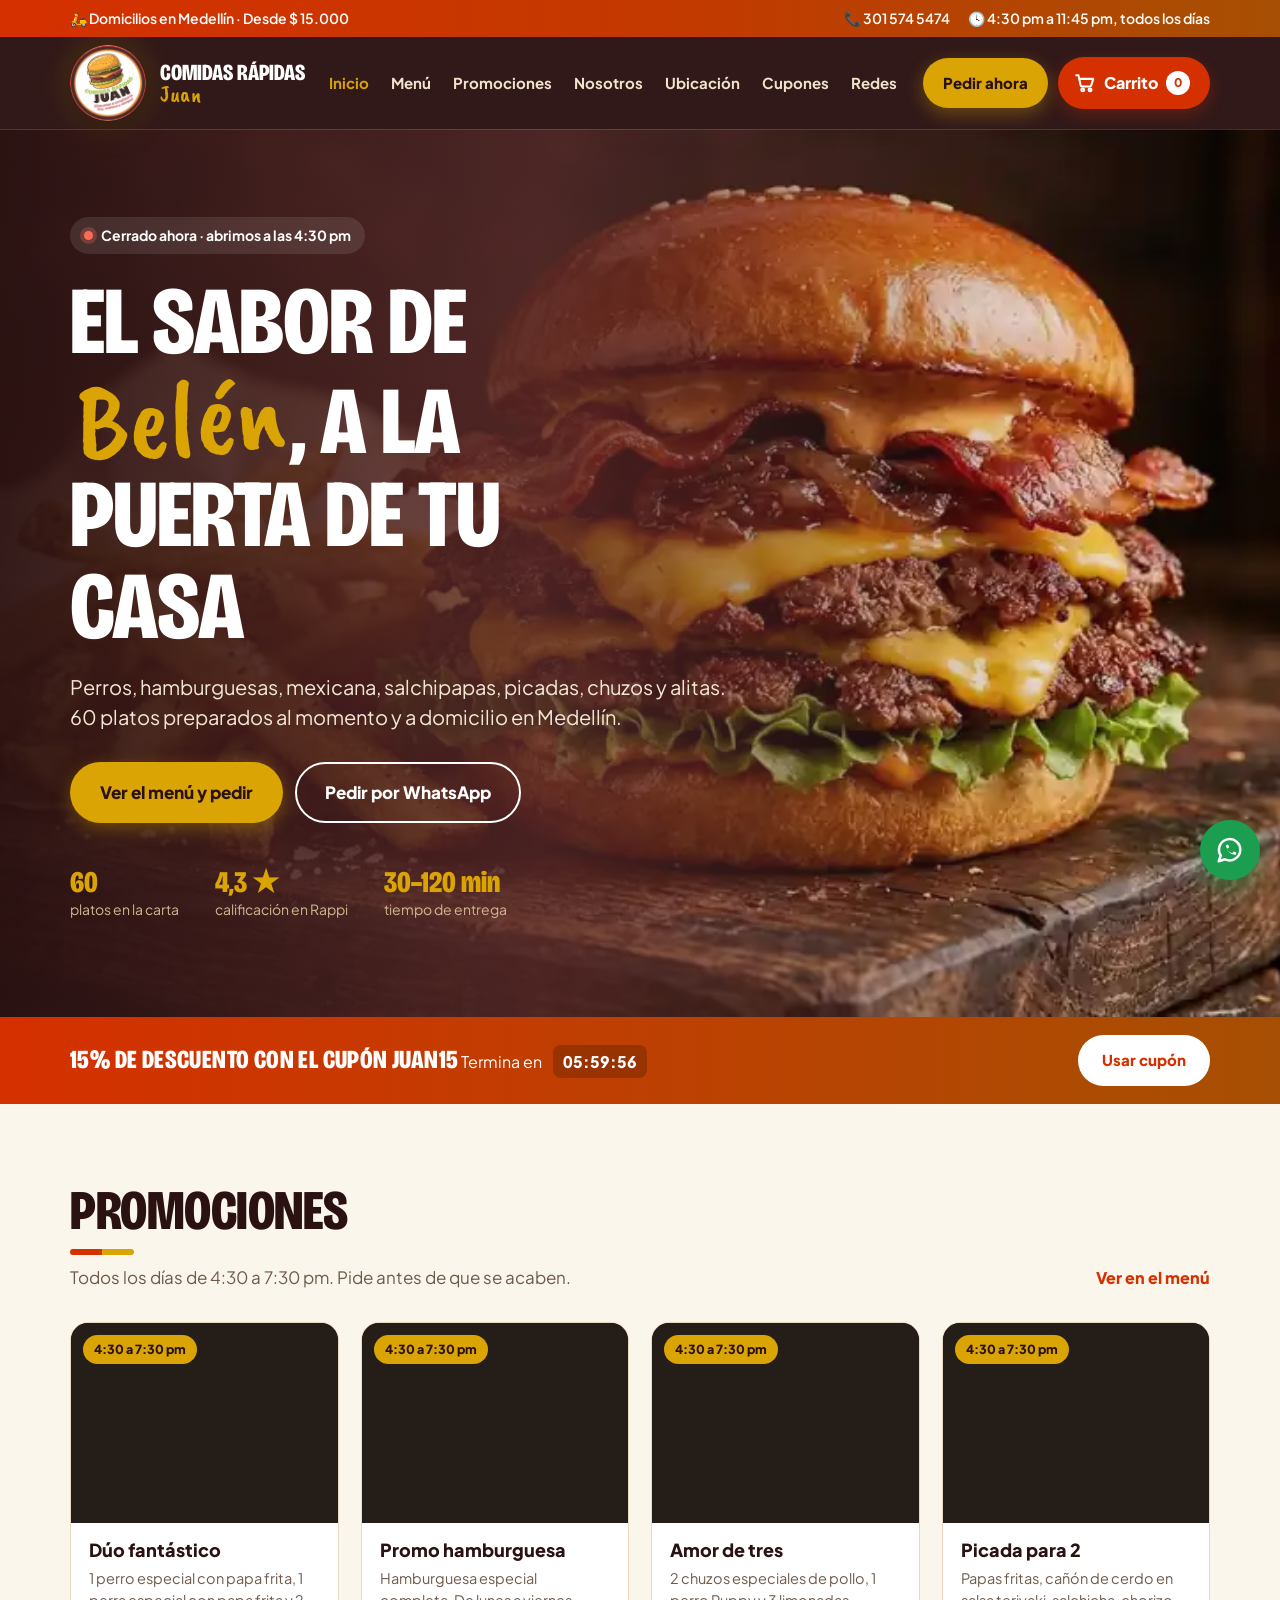
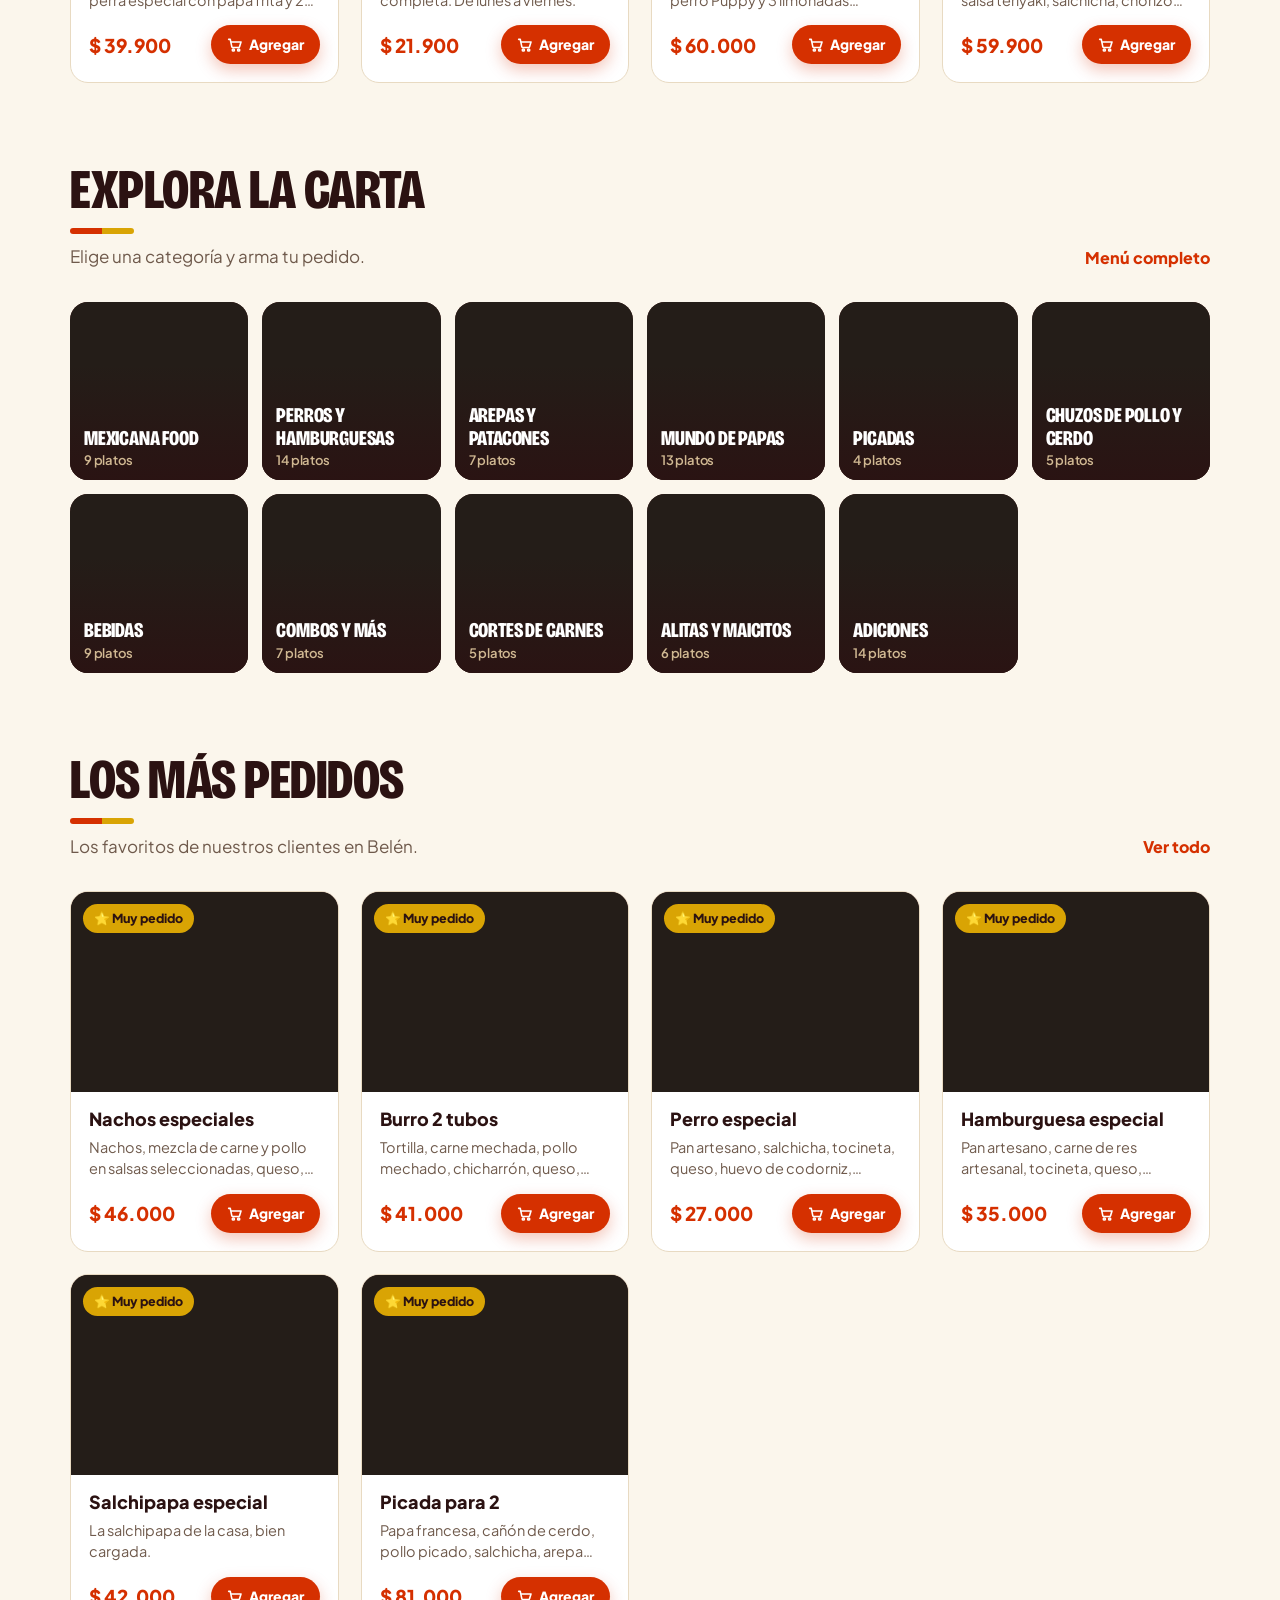
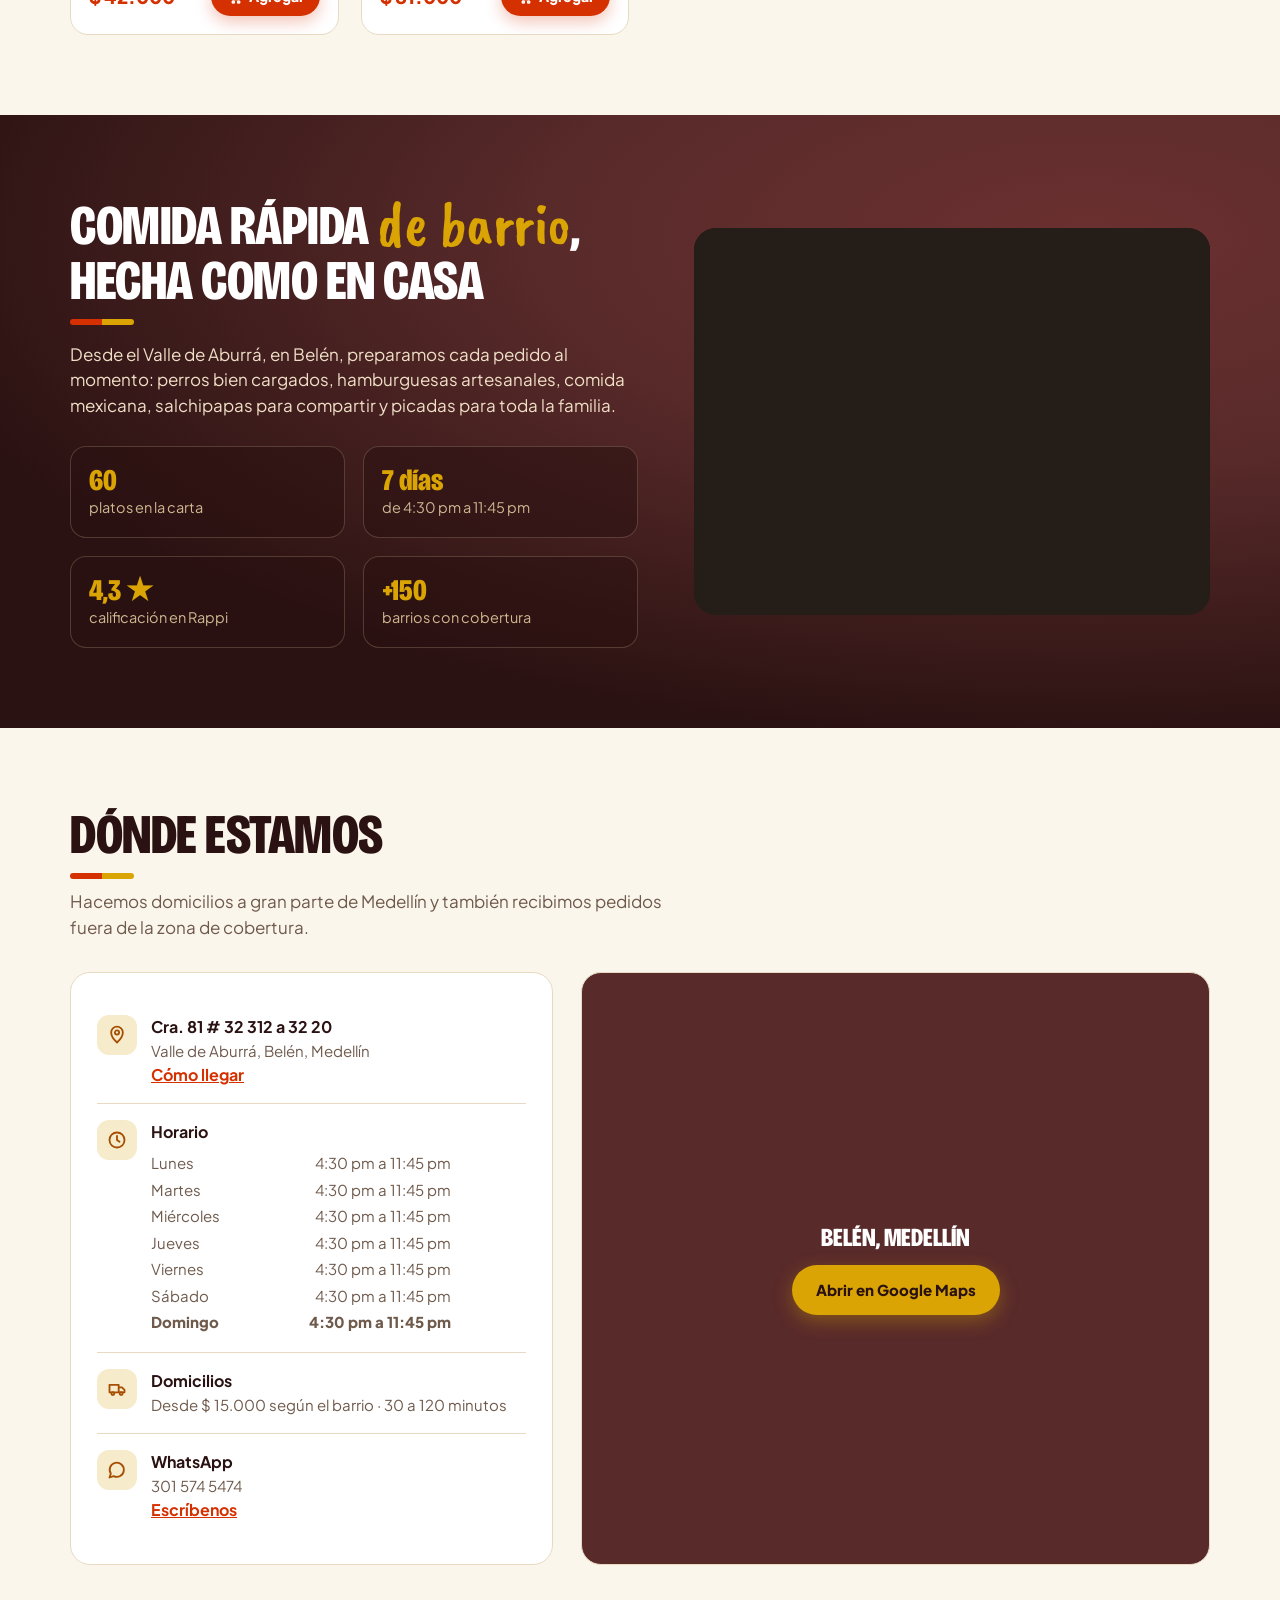
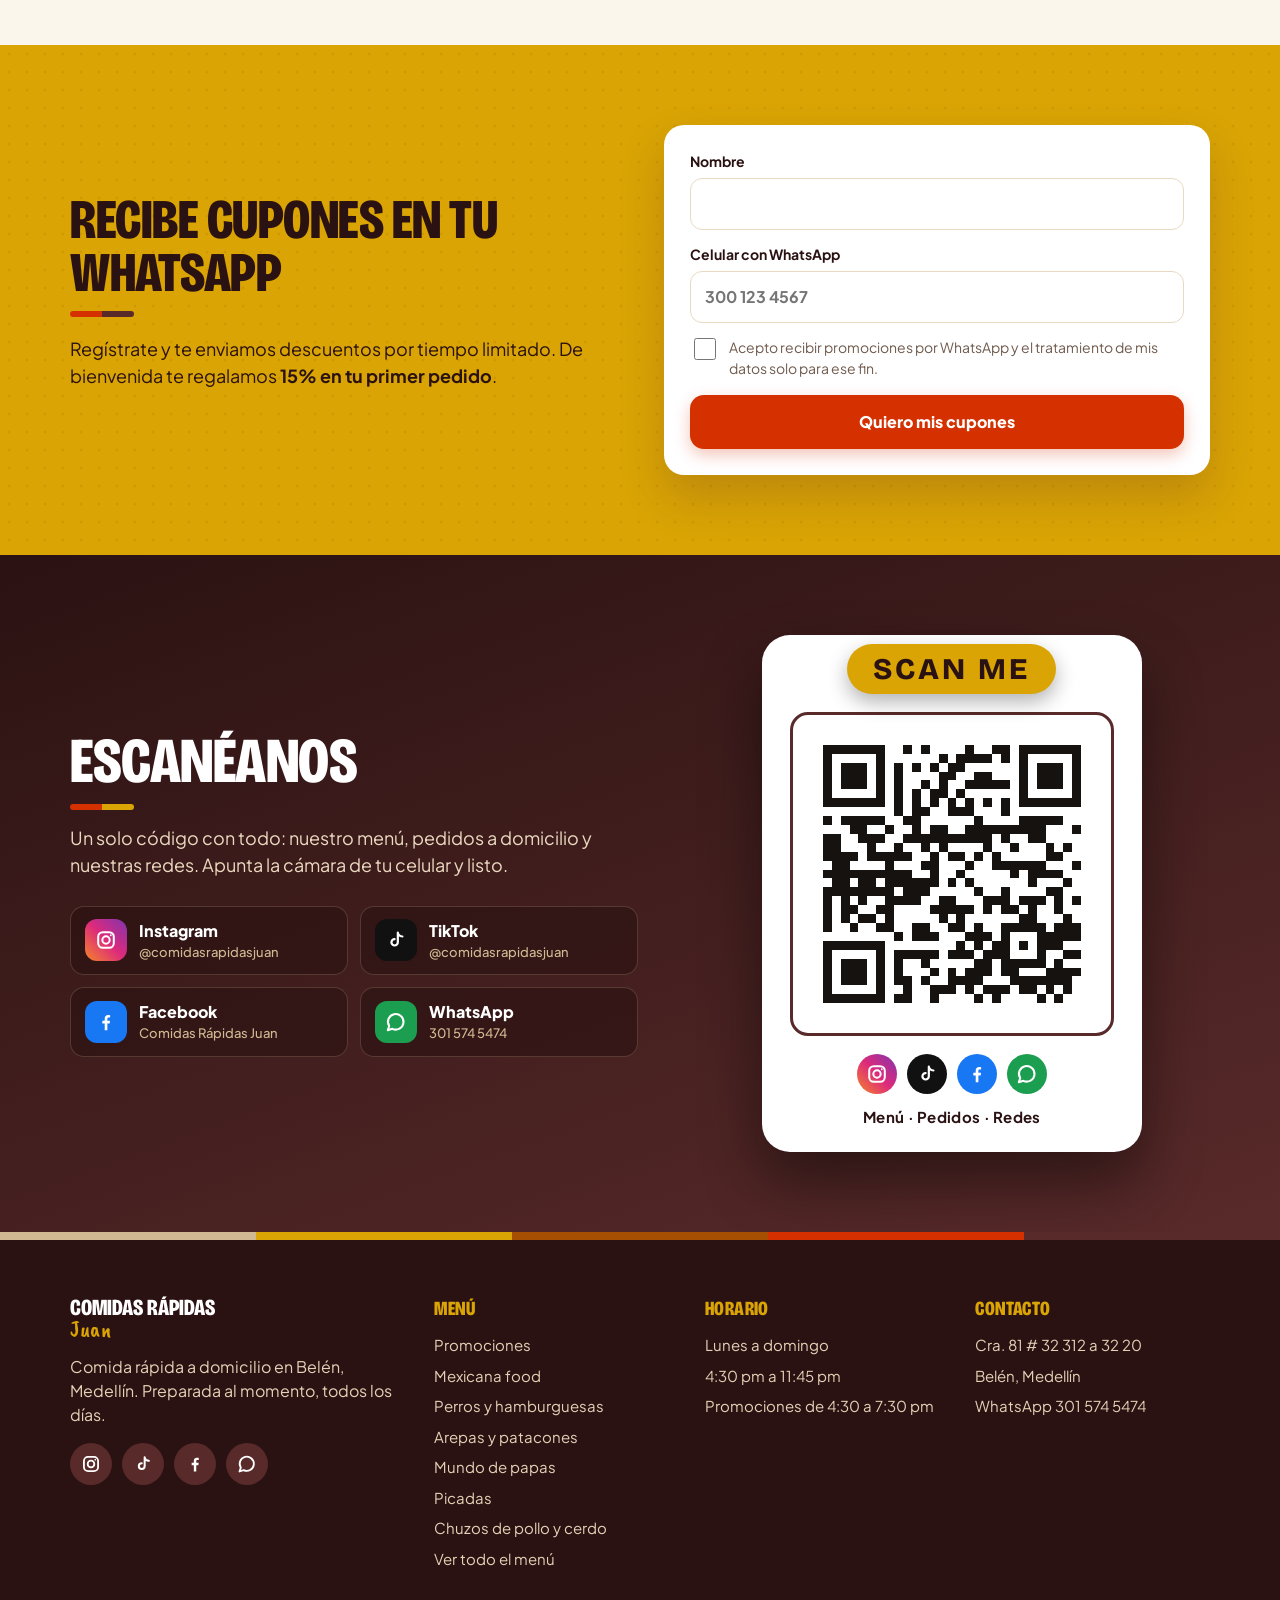
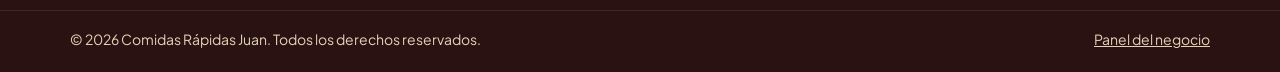
==== index.html @ 641dcfbf "Dirección: "Valle de Aburrá" en toda la página" ====
<!doctype html>
<html lang="es-CO">
<head>
<meta charset="utf-8">
<meta name="viewport" content="width=device-width, initial-scale=1">
<meta name="robots" content="noindex">
<meta name="description" content="Comidas Rápidas Juan: perros, hamburguesas, comida mexicana, salchipapas, picadas, chuzos y alitas a domicilio en Belén, Medellín.">
<meta name="theme-color" content="#2B1212">
<link rel="icon" type="image/webp" href="/favicon.webp">
<title>Comidas Rápidas Juan | Domicilios en Belén, Medellín</title>
<link rel="preconnect" href="https://fonts.googleapis.com">
<link rel="preconnect" href="https://fonts.gstatic.com" crossorigin>
<link href="https://fonts.googleapis.com/css2?family=Bricolage+Grotesque:opsz,wdth,wght@12..96,75..100,700..800&family=Caveat+Brush&family=Plus+Jakarta+Sans:wght@400;500;600;700;800&display=swap" rel="stylesheet">
<style>
:root{
color-scheme: light;
--carbon:#16120F; --carbon-2:#241D18; --carbon-3:#352B24;
--mostaza:#FFC21A; --mostaza-claro:#FFF4D1;
--salsa:#E0341B; --salsa-osc:#B9260F;
--verde:#1C9E50;
--fondo:#FBF8F4; --blanco:#FFFFFF; --linea:#E8E2DA;
--texto:#1D1915; --suave:#6B635B;
--display:'Anton','Impact','Arial Narrow Bold',sans-serif;
--body:'Figtree',system-ui,-apple-system,'Segoe UI',sans-serif;
--max:1180px;
}
*{box-sizing:border-box}
html{-webkit-text-size-adjust:100%;scroll-behavior:smooth;scroll-padding-top:80px}
body{margin:0;background:var(--fondo);color:var(--texto);font:400 16px/1.5 var(--body)}
button,input,textarea{font:inherit;color:inherit}
button{cursor:pointer}
a{color:inherit}
img{display:block;max-width:100%}
:focus-visible{outline:3px solid var(--mostaza);outline-offset:2px}
[hidden]{display:none!important}
.container{max-width:var(--max);margin:0 auto;padding:0 20px}
.h-display{font-family:var(--display);font-weight:400;text-transform:uppercase;letter-spacing:.5px;line-height:1}
.topbar{background:var(--salsa);color:#fff;font-size:14px;font-weight:600}
.topbar .container{display:flex;justify-content:space-between;align-items:center;gap:12px;padding-top:8px;padding-bottom:8px}
.topbar a{text-decoration:none}
.topbar .tb-right{display:flex;gap:18px}
@media (max-width:720px){.topbar .tb-right{display:none}.topbar .container{justify-content:center;text-align:center}}
.nav{position:sticky;top:0;z-index:40;background:rgba(22,18,15,.97);color:#fff;backdrop-filter:blur(8px)}
.nav .container{display:flex;align-items:center;gap:24px;height:72px}
.brand{display:flex;align-items:center;gap:12px;text-decoration:none;flex:none}
.brand-logo{width:46px;height:46px;border-radius:50%;object-fit:cover;border:2px solid var(--mostaza);background:#fff}
.brand-fb{width:46px;height:46px;border-radius:50%;border:2px solid var(--mostaza);background:var(--salsa);display:none;place-items:center;font:400 20px var(--display)}
.brand-name{font:400 22px/1 var(--display);text-transform:uppercase;letter-spacing:.4px}
.brand-name span{display:block;color:var(--mostaza);font-size:15px;letter-spacing:1px}
.nav-links{display:flex;gap:4px;margin:0 auto;list-style:none;padding:0}
.nav-links a{display:block;padding:10px 14px;border-radius:8px;text-decoration:none;font-weight:700;font-size:15px;color:#EDE6DE}
.nav-links a:hover,.nav-links a[aria-current="page"]{color:var(--mostaza)}
.nav-actions{display:flex;align-items:center;gap:10px;margin-left:auto}
.btn{display:inline-flex;align-items:center;justify-content:center;gap:8px;padding:12px 22px;border-radius:999px;border:2px solid transparent;font-weight:800;font-size:15px;text-decoration:none;white-space:nowrap}
.btn-primary{background:var(--mostaza);color:var(--carbon)}
.btn-primary:hover{background:#FFD24F}
.btn-red{background:var(--salsa);color:#fff}
.btn-red:hover{background:var(--salsa-osc)}
.btn-green{background:var(--verde);color:#fff}
.btn-outline{border-color:currentColor;background:transparent}
.btn-dark{background:var(--carbon);color:#fff}
.cartbtn{position:relative;width:46px;height:46px;border-radius:50%;border:0;background:rgba(255,255,255,.1);color:#fff;display:grid;place-items:center}
.cartbtn .cnt{position:absolute;top:-4px;right:-4px;min-width:22px;height:22px;padding:0 6px;border-radius:999px;background:var(--salsa);color:#fff;font-size:12px;font-weight:800;display:grid;place-items:center;border:2px solid var(--carbon)}
.burger{display:none;width:46px;height:46px;border-radius:10px;border:0;background:rgba(255,255,255,.1);color:#fff;place-items:center}
.mobile-menu{display:none}
@media (max-width:960px){
.nav-links,.nav-actions .btn{display:none}
.burger{display:grid}
.nav .container{gap:12px}
.mobile-menu{display:block;background:var(--carbon);border-top:1px solid #2E2620;padding:8px 20px 18px}
.mobile-menu a{display:block;padding:13px 4px;border-bottom:1px solid #2E2620;color:#fff;text-decoration:none;font-weight:700;font-size:17px}
.mobile-menu .btn{display:flex;margin-top:14px;border-bottom:0}
}
@media (max-width:420px){.brand-name{font-size:18px}.brand-name span{font-size:13px}}
.hero{position:relative;color:#fff;background:var(--carbon);overflow:hidden}
.hero-img{position:absolute;inset:0;width:100%;height:100%;object-fit:cover;opacity:.5}
.hero::after{content:"";position:absolute;inset:0;background:linear-gradient(90deg,rgba(22,18,15,.95) 0%,rgba(22,18,15,.75) 45%,rgba(22,18,15,.25) 100%)}
.hero .container{position:relative;z-index:1;padding-top:88px;padding-bottom:96px}
@media (max-width:720px){.hero .container{padding-top:40px;padding-bottom:56px}}
.eyebrow-status{display:inline-flex;align-items:center;gap:8px;padding:8px 14px;border-radius:999px;background:rgba(255,255,255,.1);font-weight:700;font-size:14px}
.dot{flex:none;width:9px;height:9px;border-radius:50%;background:#3DDC84;box-shadow:0 0 0 4px rgba(61,220,132,.25)}
.closed .dot{background:#FF6B57;box-shadow:0 0 0 4px rgba(255,107,87,.25)}
.hero h1{margin:22px 0 0;font-size:clamp(46px,7.6vw,96px);max-width:12ch}
.hero h1 em{font-style:normal;color:var(--mostaza)}
.hero p.lead{margin:20px 0 0;font-size:clamp(17px,1.6vw,20px);max-width:44ch;color:#EFE8E0}
.from{margin:18px 0 0;display:inline-block;padding:10px 14px;border-radius:12px;background:var(--mostaza);color:var(--carbon);font-weight:800;font-size:15px}
.hero-ctas{display:flex;flex-wrap:wrap;gap:12px;margin-top:30px}
.hero-ctas .btn{padding:16px 28px;font-size:17px}
.hero-stats{display:flex;flex-wrap:wrap;gap:12px 36px;margin-top:44px}
.hero-stats div b{display:block;font:400 30px/1 var(--display);color:var(--mostaza)}
.hero-stats div span{font-size:14px;color:#D8CFC6}
section.block{padding:80px 0}
@media (max-width:720px){section.block{padding:56px 0}}
.sec-head{display:flex;align-items:flex-end;justify-content:space-between;gap:16px;margin-bottom:32px;flex-wrap:wrap}
.sec-head h2{margin:0;font-size:clamp(36px,4.6vw,56px)}
.sec-head p{margin:10px 0 0;color:var(--suave);font-size:17px;max-width:52ch}
.link-more{font-weight:800;color:var(--salsa);text-decoration:none;font-size:16px}
.coupon-band{background:var(--salsa);color:#fff}
.coupon-band .container{display:flex;align-items:center;justify-content:space-between;gap:16px;flex-wrap:wrap;padding-top:18px;padding-bottom:18px}
.coupon-band b{font:400 26px/1 var(--display);text-transform:uppercase;letter-spacing:.4px}
.coupon-band .timer{font-variant-numeric:tabular-nums;font-weight:800;background:rgba(0,0,0,.2);padding:6px 10px;border-radius:8px;margin-left:8px}
.coupon-band .btn{background:#fff;color:var(--salsa)}
.coupon-band .btn:disabled{opacity:.85;cursor:default}
.grid{display:grid;gap:22px;grid-template-columns:repeat(auto-fill,minmax(250px,1fr))}
@media (max-width:560px){.grid{grid-template-columns:repeat(2,1fr);gap:12px}}
.pcard{display:flex;flex-direction:column;background:var(--blanco);border:1px solid var(--linea);border-radius:18px;overflow:hidden;text-align:left;padding:0;transition:transform .15s,box-shadow .15s}
.pcard:hover{transform:translateY(-3px);box-shadow:0 14px 30px rgba(22,18,15,.12)}
.pcard .ph{position:relative;display:block;width:100%;aspect-ratio:4/3;background:var(--carbon-2);overflow:hidden}
.pcard .ph img{width:100%;height:100%;object-fit:cover}
.badge{position:absolute;left:12px;top:12px;padding:5px 11px;border-radius:999px;background:var(--mostaza);color:var(--carbon);font-weight:800;font-size:12.5px}
.badge.live{left:auto;right:12px;background:var(--verde);color:#fff}
.badge.hot{background:#FDE3DE;color:#B0240F}
.qty-badge{position:absolute;right:12px;bottom:12px;min-width:30px;height:30px;padding:0 8px;border-radius:999px;background:var(--salsa);color:#fff;font-weight:800;display:grid;place-items:center;font-size:14px}
.pcard .bd{padding:16px 18px 18px;display:flex;flex-direction:column;flex:1}
.pcard h3{margin:0;font-size:18px;font-weight:800;line-height:1.25}
.pcard p{margin:6px 0 0;color:var(--suave);font-size:14.5px;display:-webkit-box;-webkit-line-clamp:2;-webkit-box-orient:vertical;overflow:hidden}
.pcard .foot{display:flex;align-items:center;justify-content:space-between;gap:10px;margin-top:auto;padding-top:14px}
.pcard .price{font-weight:800;font-size:19px}
.pcard .add{padding:9px 16px;border:0;border-radius:999px;background:var(--salsa);color:#fff;font-weight:800;font-size:14px;cursor:pointer}
.pcard .add:hover{background:var(--salsa-osc)}
@media (max-width:560px){
.pcard .bd{padding:12px}
.pcard h3{font-size:15px}
.pcard p{display:none}
.pcard .price{font-size:16px}
.pcard .foot{flex-direction:column;align-items:stretch;gap:8px;padding-top:8px}
.pcard .add{padding:9px 12px;font-size:14px;text-align:center}
.badge{left:8px;top:8px;padding:4px 8px;font-size:11px}
.badge.live{left:8px;right:auto;top:34px}
.qty-badge{right:8px;bottom:8px;font-size:12px;height:26px}
}
.promos{display:grid;gap:22px;grid-template-columns:repeat(4,1fr)}
@media (max-width:1060px){.promos{grid-template-columns:repeat(2,1fr)}}
@media (max-width:560px){.promos{grid-template-columns:1fr}}
.cats{display:grid;gap:14px;grid-template-columns:repeat(6,1fr)}
@media (max-width:1060px){.cats{grid-template-columns:repeat(3,1fr)}}
@media (max-width:560px){.cats{grid-template-columns:repeat(2,1fr)}}
.cat-tile{position:relative;aspect-ratio:1/1;border-radius:18px;overflow:hidden;text-decoration:none;color:#fff;background:var(--carbon-2)}
.cat-tile img{width:100%;height:100%;object-fit:cover;transition:transform .3s}
.cat-tile:hover img{transform:scale(1.05)}
.cat-tile::after{content:"";position:absolute;inset:0;background:linear-gradient(180deg,transparent 40%,rgba(0,0,0,.8))}
.cat-tile span{position:absolute;left:14px;right:14px;bottom:12px;z-index:1;font:400 19px/1.08 var(--display);text-transform:uppercase;overflow-wrap:anywhere}
.cat-tile small{display:block;font:600 13px var(--body);text-transform:none;color:#E8DFD6;margin-top:3px}
.about{background:var(--carbon);color:#fff}
.about-grid{display:grid;grid-template-columns:1.1fr 1fr;gap:56px;align-items:center}
@media (max-width:900px){.about-grid{grid-template-columns:1fr;gap:32px}}
.about h2{font-size:clamp(36px,4.6vw,56px);margin:0}
.about h2 em{font-style:normal;color:var(--mostaza)}
.about p{color:#DCD3CA;font-size:17px;max-width:54ch}
.about-img{border-radius:22px;overflow:hidden;aspect-ratio:4/3;background:var(--carbon-2)}
.about-img img{width:100%;height:100%;object-fit:cover}
.feats{display:grid;grid-template-columns:repeat(2,1fr);gap:18px;margin-top:28px}
.feat{padding:18px;border-radius:16px;background:var(--carbon-2);border:1px solid #2E2620}
.feat b{display:block;font:400 30px/1 var(--display);color:var(--mostaza)}
.feat span{color:#CFC5BB;font-size:14.5px}
.loc-grid{display:grid;grid-template-columns:1fr 1.3fr;gap:28px}
@media (max-width:900px){.loc-grid{grid-template-columns:1fr}}
.info-card{background:var(--blanco);border:1px solid var(--linea);border-radius:20px;padding:26px}
.info-row{display:grid;grid-template-columns:40px 1fr;gap:14px;padding:16px 0;border-bottom:1px solid var(--linea)}
.info-row:last-child{border-bottom:0}
.info-row .ic{width:40px;height:40px;border-radius:12px;background:var(--mostaza-claro);color:#8A5E00;display:grid;place-items:center}
.info-row b{display:block;font-size:16px}
.info-row span{color:var(--suave);font-size:15px}
.info-row a{color:var(--salsa);font-weight:700}
.hours{list-style:none;margin:6px 0 0;padding:0;font-size:15px;color:var(--suave)}
.hours li{display:flex;justify-content:space-between;max-width:300px;padding:2px 0}
.hours li.today{color:var(--texto);font-weight:800}
.map{border-radius:20px;overflow:hidden;min-height:380px;background:var(--carbon-2) center/cover;position:relative;border:1px solid var(--linea)}
.map iframe{position:absolute;inset:0;width:100%;height:100%;border:0;z-index:1}
.map-fb{position:absolute;inset:0;display:grid;place-items:center;text-align:center;color:#fff;padding:20px}
.map-fb b{display:block;font:400 26px var(--display);text-transform:uppercase;margin-bottom:12px}
.club{background:var(--mostaza)}
.club-grid{display:grid;grid-template-columns:1fr 1fr;gap:48px;align-items:center}
@media (max-width:900px){.club-grid{grid-template-columns:1fr;gap:24px}}
.club h2{margin:0;font-size:clamp(36px,4.6vw,56px)}
.club p{font-size:18px;max-width:46ch}
.club form{background:#fff;border-radius:20px;padding:26px;box-shadow:0 20px 40px rgba(22,18,15,.15)}
label.f{display:block;margin-top:14px;font-weight:700;font-size:14px}
label.f:first-child{margin-top:0}
label.f input,label.f textarea{display:block;width:100%;margin-top:6px;padding:13px 14px;border:1.5px solid var(--linea);border-radius:12px;background:#fff;font-size:16px}
label.f textarea{resize:vertical;min-height:64px}
.check{display:flex;gap:10px;align-items:flex-start;margin-top:14px;font-size:14px;color:var(--suave)}
.check input{flex:none;width:22px;height:22px;margin-top:1px;accent-color:var(--salsa)}
.okmsg{margin:12px 0 0;padding:12px;border-radius:12px;background:var(--verde);color:#fff;font-weight:700}
.okmsg:empty{display:none}
.err{margin:8px 0 0;color:#B0240F;font-weight:700;font-size:14px}
.err:empty{display:none}
.scan{background:var(--carbon);color:#fff}
.scan .sec-head h2{color:#fff}
.scan .sec-head p{color:#CFC5BB}
.scan-grid{display:grid;grid-template-columns:repeat(4,1fr);gap:22px}
@media (max-width:1000px){.scan-grid{grid-template-columns:repeat(2,1fr)}}
@media (max-width:480px){.scan-grid{grid-template-columns:1fr 1fr;gap:12px}}
.scan-card{background:#fff;color:var(--texto);border-radius:22px;overflow:hidden;text-align:center;display:flex;flex-direction:column;text-decoration:none;transition:transform .15s}
.scan-card:hover{transform:translateY(-4px)}
.scan-top{display:flex;align-items:center;justify-content:center;gap:10px;padding:14px;color:#fff;font:400 22px/1 var(--display);text-transform:uppercase;letter-spacing:.5px}
.scan-top svg{flex:none}
.scan-qr{padding:18px 22px 6px}
.qr-svg{display:block;width:100%;height:auto;max-width:220px;margin:0 auto;border-radius:8px}
.scan-me{display:inline-block;margin:10px auto 0;padding:5px 14px;border-radius:999px;background:var(--carbon);color:var(--mostaza);font:400 18px/1 var(--display);letter-spacing:1.5px}
.scan-card b{display:block;margin-top:10px;font-size:15px}
.scan-card .go{margin:12px 16px 18px;padding:11px;border-radius:12px;font-weight:800;font-size:14px;color:#fff}
@media (max-width:480px){.scan-top{font-size:17px;padding:10px}.scan-qr{padding:12px 12px 4px}.scan-me{font-size:14px}.scan-card b{font-size:12.5px}.scan-card .go{margin:10px;padding:9px;font-size:13px}}
.scan-wrap{display:grid;grid-template-columns:1.1fr 1fr;gap:56px;align-items:center}
@media (max-width:900px){.scan-wrap{grid-template-columns:1fr;gap:32px}}
.scan-h{margin:0;font-size:clamp(40px,5vw,64px);color:#fff}
.scan-p{color:#CFC5BB;font-size:18px;max-width:44ch;margin:14px 0 0}
.scan-links{display:grid;grid-template-columns:1fr 1fr;gap:12px;margin-top:28px}
@media (max-width:480px){.scan-links{grid-template-columns:1fr}}
.scan-link{display:flex;align-items:center;gap:12px;padding:12px 14px;border-radius:14px;background:#241D18;border:1px solid #3A302A;color:#fff;text-decoration:none;font-weight:800}
.scan-link:hover{background:#2E2620}
.scan-link i{width:42px;height:42px;border-radius:12px;display:grid;place-items:center;color:#fff;flex:none}
.scan-link small{display:block;font-weight:500;color:#BDB3A9;font-size:13px}
.scan-one{justify-self:center;width:min(100%,380px);background:#fff;color:var(--texto);border-radius:28px;padding:26px 28px 24px;text-align:center;box-shadow:0 30px 60px rgba(0,0,0,.45);position:relative}
.scan-badge{display:inline-block;padding:10px 26px;border-radius:999px;background:var(--mostaza);color:var(--carbon);font:400 30px/1 var(--display);letter-spacing:3px;margin-top:-52px;box-shadow:0 8px 20px rgba(0,0,0,.3)}
.scan-qr1{margin-top:18px;padding:12px;border:3px solid var(--carbon);border-radius:18px}
.scan-qr1 .qr-svg{width:100%;max-width:none;border-radius:6px}
.scan-icons{display:flex;justify-content:center;gap:10px;margin-top:18px}
.scan-icons span{width:40px;height:40px;border-radius:50%;display:grid;place-items:center;color:#fff}
.scan-one b{display:block;margin-top:12px;font-size:15px;letter-spacing:.3px}
.cartbtn.big{width:auto;height:46px;padding:0 16px 0 12px;border-radius:999px;gap:8px;display:flex;align-items:center;background:var(--salsa);font-weight:800;font-size:15px}
.cartbtn.big:hover{background:var(--salsa-osc)}
.cartbtn.big .cnt{position:static;border:0;background:#fff;color:var(--salsa);min-width:24px;height:24px}
.cartbtn.big .ctot{font-weight:800}
@media (max-width:620px){.cartbtn.big .ctot,.cartbtn.big .clbl{display:none}.cartbtn.big{padding:0 12px}}
.cart-head{padding:40px 0 30px}
.steps{display:flex;flex-wrap:wrap;gap:8px;list-style:none;margin:16px 0 0;padding:0}
.steps li{padding:8px 14px;border-radius:999px;background:rgba(255,255,255,.12);font-weight:700;font-size:14px;color:#CFC5BB}
.steps li.on{background:var(--mostaza);color:var(--carbon)}
.cart-layout{display:grid;grid-template-columns:minmax(0,1fr) 400px;gap:36px;padding-top:36px;padding-bottom:90px;align-items:start}
@media (max-width:980px){.cart-layout{grid-template-columns:minmax(0,1fr)}}
.cart-layout>*{min-width:0}
.crow .prod>div{min-width:0}
.crow b,.crow small{overflow-wrap:anywhere}
.cart-main{background:#fff;border:1px solid var(--linea);border-radius:20px;padding:8px 24px 20px}
.cart-table-head{display:grid;grid-template-columns:minmax(0,1fr) 110px 140px 110px;gap:14px;padding:14px 0;border-bottom:2px solid var(--carbon);font-weight:800;font-size:13px;text-transform:uppercase;letter-spacing:.5px;color:var(--suave)}
.cart-table-head span:not(:first-child){text-align:center}
.cart-table-head span:last-child{text-align:right}
.crow{display:grid;grid-template-columns:minmax(0,1fr) 110px 140px 110px;gap:14px;align-items:center;padding:16px 0;border-bottom:1px solid var(--linea)}
.crow .prod{display:flex;gap:14px;align-items:center;min-width:0}
.crow .ph{width:84px;height:84px;border-radius:14px;overflow:hidden;flex:none;background:var(--carbon-2)}
.crow .ph img{width:100%;height:100%;object-fit:cover}
.crow .ph.noimg::after{font-size:11px}
.crow b{display:block;font-size:16px;line-height:1.25}
.crow small{display:block;color:var(--suave);font-size:13px}
.crow .del{margin-top:6px;padding:0;border:0;background:none;color:var(--salsa);font-weight:700;font-size:13px;text-decoration:underline}
.crow .unit{text-align:center;color:var(--suave);font-weight:600}
.crow .qtyc{display:flex;justify-content:center}
.crow .stot{text-align:right;font-weight:800;font-size:17px}
@media (max-width:700px){
.cart-main{padding:4px 14px 14px}
.cart-table-head{display:none}
.crow{grid-template-columns:minmax(0,1fr) auto;grid-template-areas:"prod prod" "qty stot";gap:10px}
.crow .prod{grid-area:prod}.crow .unit{display:none}.crow .qtyc{grid-area:qty;justify-content:flex-start}.crow .stot{grid-area:stot}
.crow .ph{width:68px;height:68px}
}
.cart-actions{display:flex;justify-content:space-between;gap:10px;flex-wrap:wrap;margin-top:18px}
.btn-outline-dark{border:2px solid var(--carbon);color:var(--carbon);background:#fff}
.btn-ghost{background:none;border:0;color:var(--suave);text-decoration:underline;padding:12px 4px}
.cart-side{position:sticky;top:96px;background:#fff;border:1px solid var(--linea);border-radius:20px;padding:22px 22px 18px;box-shadow:0 14px 30px rgba(22,18,15,.08)}
@media (max-width:980px){.cart-side{position:static}}
.cart-side>h2{margin:0;font-size:28px}
.cart-side h3{margin:20px 0 0;font-size:16px;font-weight:800}
.cart-sum{margin-top:20px;padding-top:16px;border-top:2px solid var(--carbon)}
.secure{margin-top:14px;text-align:center;font-size:13px;color:var(--suave)}
.cart-empty{padding:56px 0;text-align:center}
.cart-empty .em{font-size:56px;display:block}
.cart-empty h3{margin:10px 0 4px;font-size:22px}
.cart-empty p{color:var(--suave);margin:0 0 18px}
.cart-empty .bigbtn{max-width:260px;margin:0 auto}
.add-cart{display:inline-flex;align-items:center;gap:6px}
.toast{pointer-events:auto;display:flex;align-items:center;gap:12px}
.toast a{color:var(--mostaza);font-weight:800}
@media (max-width:620px){.toast{white-space:normal;width:calc(100% - 24px);justify-content:space-between;border-radius:14px;font-size:13.5px}.toast a{flex:none}}
@media (max-width:480px){
.nav .container{gap:8px}
.brand{gap:8px;min-width:0}
.brand-logo,.brand-fb{width:40px;height:40px}
.brand-name{font-size:15px}.brand-name span{font-size:11px;letter-spacing:.6px}
.cartbtn.big{height:42px;padding:0 10px;gap:6px}
.burger{width:42px;height:42px}
}
@media (max-width:360px){.brand-name{font-size:13px}}
.cartbtn.big{white-space:nowrap;flex:none}
.cartbtn.big.on{box-shadow:0 0 0 3px var(--mostaza)}
@media (min-width:961px) and (max-width:1400px){
.nav .container{gap:14px}
.nav-links a{padding:9px 9px;font-size:14px}
.brand-name{font-size:19px}.brand-name span{font-size:13px}
.nav .btn-primary{padding:11px 16px;font-size:14px}
}
@media (min-width:961px) and (max-width:1180px){.cartbtn.big .ctot{display:none}.nav-links a{padding:8px 6px;font-size:13px}}
@media (min-width:961px) and (max-width:1060px){.cartbtn.big .clbl{display:none}.nav .btn-primary{display:none}.nav-links a{padding:8px 5px}}
footer{background:var(--carbon);color:#CFC5BB}
.foot-grid{display:grid;grid-template-columns:1.4fr 1fr 1fr 1fr;gap:36px;padding-top:56px;padding-bottom:40px}
@media (max-width:900px){.foot-grid{grid-template-columns:1fr 1fr}}
@media (max-width:520px){.foot-grid{grid-template-columns:1fr}}
footer h4{margin:0 0 14px;color:#fff;font:400 20px var(--display);text-transform:uppercase;letter-spacing:.4px}
footer ul{list-style:none;margin:0;padding:0;display:grid;gap:8px;font-size:15px}
footer a{text-decoration:none}
footer a:hover{color:var(--mostaza)}
.socials{display:flex;gap:10px;margin-top:16px}
.soc{width:42px;height:42px;border-radius:50%;display:grid;place-items:center;color:#fff;background:#2E2620}
.soc:hover{background:var(--salsa);color:#fff}
.soc.off{opacity:.45;pointer-events:none}
.foot-bottom{border-top:1px solid #2E2620}
.foot-bottom .container{display:flex;justify-content:space-between;gap:12px;flex-wrap:wrap;padding-top:18px;padding-bottom:22px;font-size:14px}
.foot-bottom button{background:none;border:0;color:#CFC5BB;text-decoration:underline;padding:0}
.page-head{background:var(--carbon);color:#fff;padding:48px 0 36px;position:relative;overflow:hidden}
.page-head img{position:absolute;inset:0;width:100%;height:100%;object-fit:cover;opacity:.25}
.page-head .container{position:relative}
.crumbs{font-size:14px;color:#CFC5BB}
.crumbs a{color:#fff}
.page-head h1{margin:10px 0 0;font-size:clamp(44px,6vw,72px)}
.page-head .meta{display:flex;flex-wrap:wrap;gap:8px;margin-top:16px}
.page-head .meta span{padding:7px 12px;border-radius:999px;background:rgba(255,255,255,.12);font-weight:700;font-size:14px}
.menu-layout{display:grid;grid-template-columns:250px 1fr;gap:40px;padding-top:36px;padding-bottom:80px}
@media (max-width:960px){.menu-layout{grid-template-columns:1fr;gap:0;padding-top:0}}
.menu-layout>*{min-width:0}
#vMenu{overflow-x:clip}
.side{position:sticky;top:96px;align-self:start}
.side .search input{width:100%;padding:13px 14px 13px 42px;border-radius:12px;border:1.5px solid var(--linea);background:#fff url("data:image/svg+xml,%3Csvg xmlns='http://www.w3.org/2000/svg' width='20' height='20' viewBox='0 0 24 24' fill='none' stroke='%236B635B' stroke-width='2.4' stroke-linecap='round'%3E%3Ccircle cx='11' cy='11' r='7'/%3E%3Cpath d='M20 20l-4-4'/%3E%3C/svg%3E") no-repeat 13px center;font-size:16px}
.side nav{display:flex;flex-direction:column;gap:2px;margin-top:18px}
.side nav button{display:flex;justify-content:space-between;align-items:center;padding:11px 14px;border-radius:10px;border:0;background:none;text-align:left;font-weight:700;font-size:15px;color:var(--suave)}
.side nav button small{font-weight:600;font-size:13px;color:#A49A90}
.side nav button:hover{background:#F1ECE5;color:var(--texto)}
.side nav button[aria-current="true"]{background:var(--carbon);color:#fff}
.side nav button[aria-current="true"] small{color:var(--mostaza)}
@media (max-width:960px){
.side{position:sticky;top:72px;z-index:20;background:var(--fondo);margin:0 -20px;padding:12px 20px 10px;border-bottom:1px solid var(--linea)}
.side nav{flex-direction:row;overflow-x:auto;margin-top:10px;gap:8px;scrollbar-width:none}
.side nav::-webkit-scrollbar{display:none}
.side nav button{flex:none;padding:9px 14px;border-radius:999px;background:#fff;border:1.5px solid var(--linea);white-space:nowrap}
.side nav button small{display:none}
}
.mcat{scroll-margin-top:100px;padding-bottom:40px}
@media (max-width:960px){.mcat{scroll-margin-top:200px;padding-top:24px;padding-bottom:16px}}
.mcat h2{margin:0 0 6px;font-size:clamp(30px,3.4vw,42px)}
.mcat .note{margin:0 0 18px}
.note{margin:6px 0 0;font-size:14px;color:var(--suave)}
.nores{padding:40px 0;text-align:center;color:var(--suave)}
.ph.noimg{display:grid;place-items:center}
.ph.noimg::after{content:attr(data-fallback);font:400 20px/1.05 var(--display);color:var(--mostaza);text-transform:uppercase;text-align:center;padding:10px}
.cartpill{position:fixed;left:50%;bottom:20px;transform:translateX(-50%);z-index:35;width:min(560px,calc(100% - 32px));display:flex;justify-content:space-between;align-items:center;padding:16px 20px;border:0;border-radius:16px;background:var(--salsa);color:#fff;font-weight:800;font-size:16px;box-shadow:0 14px 30px rgba(224,52,27,.4)}
.cartpill .n{display:inline-grid;place-items:center;min-width:28px;height:28px;margin-right:10px;padding:0 8px;border-radius:999px;background:#fff;color:var(--salsa);font-size:14px}
.wa-float{position:fixed;right:20px;bottom:20px;z-index:34;width:60px;height:60px;border-radius:50%;background:var(--verde);color:#fff;display:grid;place-items:center;box-shadow:0 10px 24px rgba(28,158,80,.45)}
body.has-pill .wa-float{bottom:96px}
dialog{border:0;padding:0;color:var(--texto);background:var(--blanco)}
dialog::backdrop{background:rgba(22,18,15,.6)}
dialog.sheet{width:100%;max-width:560px;max-height:94dvh;margin:auto auto 0;border-radius:22px 22px 0 0;overflow:hidden}
dialog.sheet[open]{display:flex;flex-direction:column}
@media (min-width:720px){dialog.sheet{margin:auto;border-radius:22px}}
dialog.drawer{width:100%;max-width:460px;height:100dvh;max-height:100dvh;margin:0 0 0 auto;border-radius:0}
dialog.drawer[open]{display:flex;flex-direction:column}
@media (max-width:719px){dialog.drawer{max-width:100%;height:auto;max-height:94dvh;margin:auto auto 0;border-radius:22px 22px 0 0}}
dialog.small{width:min(92vw,440px);border-radius:20px;padding:24px}
.sheet-scroll{overflow-y:auto;flex:1}
.sheet-head{display:flex;justify-content:space-between;align-items:center;padding:20px 22px 10px;border-bottom:1px solid var(--linea)}
.sheet-head h2{margin:0;font-size:30px}
.xbtn{width:40px;height:40px;border-radius:50%;border:0;background:#F1ECE5;display:grid;place-items:center;flex:none}
.pd-grid{display:grid;grid-template-columns:1fr}
.pd-photo{position:relative;aspect-ratio:4/3;background:var(--carbon-2)}
.pd-photo img{width:100%;height:100%;object-fit:cover}
.pd-photo .xbtn{position:absolute;right:14px;top:14px;background:rgba(255,255,255,.94)}
.pd-body{padding:20px 22px 8px}
.pd-body h2{margin:0;font-size:32px}
.pd-body .pr{margin-top:6px;font-weight:800;font-size:22px;color:var(--salsa)}
.pd-body p{margin:8px 0 0;color:var(--suave)}
.tags{display:flex;gap:6px;flex-wrap:wrap;margin-top:10px}
.tg{padding:3px 10px;border-radius:999px;font-size:12.5px;font-weight:700;background:var(--mostaza-claro);color:#7A5600}
.tg.hot{background:#FDE3DE;color:#B0240F}
.opt{border:0;margin:16px 0 0;padding:0}
.opt legend{font-weight:800;padding:0}
.opt legend small{font-weight:600;color:var(--suave);margin-left:6px}
.opt label{display:flex;align-items:center;gap:10px;padding:12px;margin-top:8px;border:1.5px solid var(--linea);border-radius:12px;font-weight:600}
.opt input{width:20px;height:20px;accent-color:var(--salsa)}
.sheet-foot{padding:14px 22px 18px;border-top:1px solid var(--linea);background:var(--blanco)}
.addrow{display:flex;gap:12px;align-items:center}
.stepper{display:inline-flex;align-items:center;gap:2px;border:1.5px solid var(--linea);border-radius:999px;padding:3px}
.stepper button{width:36px;height:36px;border-radius:50%;border:0;background:#F1ECE5;display:grid;place-items:center}
.stepper span{min-width:30px;text-align:center;font-weight:800}
.bigbtn{flex:1;display:flex;justify-content:center;align-items:center;gap:8px;padding:15px;border:0;border-radius:14px;background:var(--salsa);color:#fff;font-weight:800;font-size:16px;text-decoration:none}
.bigbtn.green{background:var(--verde)}
.bigbtn.dark{background:var(--carbon)}
.line{display:grid;grid-template-columns:64px 1fr auto;gap:12px;align-items:center;padding:14px 0;border-bottom:1px solid var(--linea)}
.line .ph{width:64px;height:64px;border-radius:12px;overflow:hidden;background:var(--carbon-2)}
.line .ph img{width:100%;height:100%;object-fit:cover}
.line .ph.noimg::after{font-size:11px}
.line b{display:block;font-size:15px;line-height:1.25}
.line small{display:block;color:var(--suave);font-size:13px}
.line .stepper{margin-top:6px;padding:2px}
.line .stepper button{width:30px;height:30px}
.line .lp{font-weight:800;white-space:nowrap;align-self:start}
.blk{padding:6px 22px 16px}
.blk h3{margin:20px 0 0;font-size:16px;font-weight:800}
.cprow{display:flex;gap:8px;margin-top:8px}
.cprow input{flex:1;min-width:0;padding:12px;border:1.5px solid var(--linea);border-radius:12px;font-size:16px;text-transform:uppercase}
.cprow button{padding:0 18px;border-radius:12px;border:2px solid var(--texto);background:none;font-weight:800}
.msg{margin:6px 0 0;font-size:14px;font-weight:700}
.msg.ok{color:var(--verde)}
.msg.bad{color:#B0240F}
.msg:empty{display:none}
.pays{display:grid;gap:8px;margin-top:8px}
.pays label{display:flex;align-items:center;gap:10px;padding:12px;border:1.5px solid var(--linea);border-radius:12px;font-weight:700}
.pays label:has(input:checked){border-color:var(--texto);background:#F7F3EE}
.pays input{width:20px;height:20px;accent-color:var(--salsa)}
.pays small{display:block;font-weight:500;color:var(--suave);font-size:13px}
.sum{display:flex;justify-content:space-between;font-size:15px;color:var(--suave);margin:2px 0}
.sum.disc{color:var(--verde);font-weight:700}
.sum.total{color:var(--texto);font-weight:800;font-size:19px;margin-top:6px}
.warn{margin:12px 0 0;padding:10px 12px;border-radius:12px;background:var(--mostaza-claro);color:#6A4B00;font-size:14px;font-weight:600}
.empty{padding:40px 0;text-align:center;color:var(--suave)}
.empty .bigbtn{max-width:240px;margin:14px auto 0}
.paylogo{display:flex;gap:8px;flex-wrap:wrap;margin:14px 0}
.paylogo span{padding:8px 12px;border-radius:10px;border:1.5px solid var(--linea);font-weight:800;font-size:14px}
.okbig{width:64px;height:64px;border-radius:50%;background:var(--verde);color:#fff;display:grid;place-items:center;margin:4px 0 12px}
.small h2{margin:0 0 6px;font-size:28px}
.row2{display:flex;gap:10px;margin-top:16px}
.row2 button{flex:1;padding:13px;border-radius:12px;font-weight:800;border:2px solid var(--texto);background:none}
.row2 .solid{background:var(--texto);color:#fff}
.acontact{display:flex;justify-content:space-between;align-items:center;gap:10px;padding:10px 0;border-bottom:1px solid var(--linea);font-size:15px}
.acontact a{padding:8px 14px;border-radius:999px;background:var(--verde);color:#fff;font-weight:800;font-size:14px;text-decoration:none;white-space:nowrap}
.acontact small{display:block;color:var(--suave)}
.toast{position:fixed;left:50%;top:90px;transform:translate(-50%,-10px);opacity:0;z-index:60;padding:12px 18px;border-radius:999px;background:var(--carbon);color:#fff;font-weight:700;font-size:14px;transition:opacity .2s,transform .2s;pointer-events:none;white-space:nowrap;box-shadow:0 10px 24px rgba(0,0,0,.25)}
.toast.show{opacity:1;transform:translate(-50%,0)}
@media (prefers-reduced-motion:reduce){*{animation:none!important;transition:none!important;scroll-behavior:auto!important}}
.hero-img{object-position:0% 50%}
.pd-photo{overflow:hidden}
.hero-img{opacity:1!important;object-position:center 45%!important}
.hero::after{background:linear-gradient(90deg,rgba(22,18,15,.92) 0%,rgba(22,18,15,.72) 42%,rgba(22,18,15,.15) 75%,rgba(22,18,15,.05) 100%)!important}
@media (max-width:900px){.hero-img{object-position:72% 50%!important}.hero::after{background:linear-gradient(180deg,rgba(22,18,15,.55) 0%,rgba(22,18,15,.82) 55%,rgba(22,18,15,.95) 100%)!important}}
.page-head img{opacity:.38!important;object-position:center 45%}
.brand-logo{width:52px!important;height:52px!important;border:0!important;background:transparent!important;object-fit:contain!important;filter:drop-shadow(0 2px 6px rgba(0,0,0,.35))}
@media (max-width:480px){.brand-logo{width:44px!important;height:44px!important}}
</style>
<link rel="stylesheet" href="/theme.css">
</head>
<body>
<div class="topbar"><div class="container">
<span id="tbStatus">🛵 Domicilios en Medellín · Desde $ 15.000</span>
<div class="tb-right"><a id="tbWa" href="#" target="_blank" rel="noopener">📞 301 574 5474</a><span>🕓 4:30 pm a 11:45 pm, todos los días</span></div>
</div></div>
<header class="nav">
<div class="container">
<a class="brand" href="#inicio" aria-label="Comidas Rápidas Juan, inicio">
<img class="brand-logo" id="logo" src="/logo.webp" alt="Logo de Comidas Rápidas Juan">
<span class="brand-fb" id="logoFb" aria-hidden="true">CR</span>
<span class="brand-name">Comidas rápidas<span>Juan</span></span>
</a>
<ul class="nav-links">
<li><a href="#inicio" data-nav="inicio">Inicio</a></li>
<li><a href="#menu" data-nav="menu">Menú</a></li>
<li><a href="#inicio/promociones">Promociones</a></li>
<li><a href="#inicio/nosotros">Nosotros</a></li>
<li><a href="#inicio/ubicacion">Ubicación</a></li>
<li><a href="#inicio/cupones">Cupones</a></li>
<li><a href="#inicio/redes">Redes</a></li>
</ul>
<div class="nav-actions">
<a class="btn btn-primary" href="#menu">Pedir ahora</a>
<button class="cartbtn big" type="button" id="navCart" aria-label="Ver carrito de compras">
<svg width="22" height="22" viewBox="0 0 24 24" fill="none" stroke="currentColor" stroke-width="2.2" stroke-linecap="round" stroke-linejoin="round" aria-hidden="true"><circle cx="9.5" cy="19.5" r="1.6"/><circle cx="17.5" cy="19.5" r="1.6"/><path d="M2.5 3.5h2.4l2.3 11a1.6 1.6 0 0 0 1.6 1.3h8.5a1.6 1.6 0 0 0 1.5-1.2L21 7.5H5.7"/></svg>
<span class="clbl">Carrito</span><span class="cnt" id="navCnt">0</span><span class="ctot" id="navTot" hidden></span>
</button>
<button class="burger" type="button" id="burger" aria-label="Abrir menú de navegación" aria-expanded="false" aria-controls="mobileMenu">
<svg width="22" height="22" viewBox="0 0 24 24" fill="none" stroke="currentColor" stroke-width="2.4" stroke-linecap="round" aria-hidden="true"><path d="M4 7h16M4 12h16M4 17h16"/></svg>
</button>
</div>
</div>
<nav class="mobile-menu" id="mobileMenu" hidden aria-label="Navegación">
<a href="#inicio">Inicio</a><a href="#menu">Menú</a><a href="#inicio/promociones">Promociones</a><a href="#inicio/nosotros">Nosotros</a><a href="#inicio/ubicacion">Ubicación</a><a href="#inicio/cupones">Cupones</a><a href="#inicio/redes">Redes</a>
<a class="btn btn-primary" href="#menu">Pedir ahora</a>
</nav>
</header>
<!-- ============================ INICIO ============================ -->
<div id="vInicio">
<section class="hero" id="top">
<img class="hero-img" id="heroImg" alt="">
<video class="hero-video" id="heroVideo" autoplay muted loop playsinline webkit-playsinline preload="auto" poster="/hero-poster.webp" aria-hidden="true" tabindex="-1" disablepictureinpicture><source src="/hero-movil.mp4" type="video/mp4" media="(max-width: 900px)"><source src="/hero-hd.mp4" type="video/mp4"></video>
<div class="container">
<div class="eyebrow-status" id="status"><i class="dot"></i><span id="statusTxt"></span></div>
<h1 class="h-display">El sabor de <em>Belén</em>, a la puerta de tu casa</h1>
<p class="lead">Perros, hamburguesas, mexicana, salchipapas, picadas, chuzos y alitas. 60 platos preparados al momento y a domicilio en Medellín.</p>
<p class="from" id="fromSrc" hidden></p>
<div class="hero-ctas">
<a class="btn btn-primary" href="#menu">Ver el menú y pedir</a>
<a class="btn btn-outline" id="waHero" href="#" target="_blank" rel="noopener">Pedir por WhatsApp</a>
</div>
<div class="hero-stats">
<div><b>60</b><span>platos en la carta</span></div>
<div><b>4,3 ★</b><span>calificación en Rappi</span></div>
<div><b>30–120 min</b><span>tiempo de entrega</span></div>
</div>
</div>
</section>
<div class="coupon-band" id="coupon" hidden>
<div class="container">
<div><b id="cpTitle"></b> <span>Termina en <span class="timer" id="cpTimer">--:--:--</span></span></div>
<button class="btn" type="button" id="cpUse">Usar cupón</button>
</div>
</div>
<section class="block" id="sec-promociones">
<div class="container">
<div class="sec-head">
<div><h2 class="h-display">Promociones</h2><p>Todos los días de 4:30 a 7:30 pm. Pide antes de que se acaben.</p></div>
<a class="link-more" href="#menu/promociones">Ver en el menú</a>
</div>
<div class="promos" id="promoGrid"></div>
</div>
</section>
<section class="block" style="padding-top:0">
<div class="container">
<div class="sec-head"><div><h2 class="h-display">Explora la carta</h2><p>Elige una categoría y arma tu pedido.</p></div><a class="link-more" href="#menu">Menú completo</a></div>
<div class="cats" id="catTiles"></div>
</div>
</section>
<section class="block" style="padding-top:0">
<div class="container">
<div class="sec-head"><div><h2 class="h-display">Los más pedidos</h2><p>Los favoritos de nuestros clientes en Belén.</p></div><a class="link-more" href="#menu">Ver todo</a></div>
<div class="grid" id="topGrid"></div>
</div>
</section>
<section class="block about con-video" id="sec-nosotros">
<video class="about-video" id="aboutVideo" autoplay muted loop playsinline webkit-playsinline preload="metadata" poster="/picada-poster.webp" aria-hidden="true" tabindex="-1" disablepictureinpicture><source src="/picada-movil.mp4" type="video/mp4" media="(max-width: 900px)"><source src="/picada-hd.mp4" type="video/mp4"></video>
<div class="container about-grid">
<div>
<h2 class="h-display">Comida rápida <em>de barrio</em>, hecha como en casa</h2>
<p>Desde el Valle de Aburrá, en Belén, preparamos cada pedido al momento: perros bien cargados, hamburguesas artesanales, comida mexicana, salchipapas para compartir y picadas para toda la familia.</p>
<div class="feats">
<div class="feat"><b>60</b><span>platos en la carta</span></div>
<div class="feat"><b>7 días</b><span>de 4:30 pm a 11:45 pm</span></div>
<div class="feat"><b>4,3 ★</b><span>calificación en Rappi</span></div>
<div class="feat"><b>+150</b><span>barrios con cobertura</span></div>
</div>
</div>
<div class="about-img"><img id="aboutImg" alt="Picada para compartir"></div>
</div>
</section>
<section class="block" id="sec-ubicacion">
<div class="container">
<div class="sec-head"><div><h2 class="h-display">Dónde estamos</h2><p>Hacemos domicilios a gran parte de Medellín y también recibimos pedidos fuera de la zona de cobertura.</p></div></div>
<div class="loc-grid">
<div class="info-card">
<div class="info-row"><span class="ic"><svg width="20" height="20" viewBox="0 0 24 24" fill="none" stroke="currentColor" stroke-width="2.2" stroke-linecap="round" stroke-linejoin="round"><path d="M12 21s7-6.2 7-12a7 7 0 1 0-14 0c0 5.8 7 12 7 12z"/><circle cx="12" cy="9" r="2.5"/></svg></span>
<div><b>Cra. 81 # 32 312 a 32 20</b><span>Valle de Aburrá, Belén, Medellín</span><br><a id="mapLink" href="#" target="_blank" rel="noopener">Cómo llegar</a></div></div>
<div class="info-row"><span class="ic"><svg width="20" height="20" viewBox="0 0 24 24" fill="none" stroke="currentColor" stroke-width="2.2" stroke-linecap="round"><circle cx="12" cy="12" r="9"/><path d="M12 7v5l3 2"/></svg></span>
<div><b>Horario</b><ul class="hours" id="hours"></ul></div></div>
<div class="info-row"><span class="ic"><svg width="20" height="20" viewBox="0 0 24 24" fill="none" stroke="currentColor" stroke-width="2.2" stroke-linecap="round" stroke-linejoin="round"><path d="M3 7h11v9H3zM14 10h4l3 3v3h-7"/><circle cx="7" cy="17.5" r="1.8"/><circle cx="17" cy="17.5" r="1.8"/></svg></span>
<div><b>Domicilios</b><span>Desde $ 15.000 según el barrio · 30 a 120 minutos</span></div></div>
<div class="info-row"><span class="ic"><svg width="20" height="20" viewBox="0 0 24 24" fill="none" stroke="currentColor" stroke-width="2.2" stroke-linejoin="round"><path d="M3 21l1.6-4.6A8.5 8.5 0 1 1 8 19.4L3 21z"/></svg></span>
<div><b>WhatsApp</b><span>301 574 5474</span><br><a id="waInfo" href="#" target="_blank" rel="noopener">Escríbenos</a></div></div>
</div>
<div class="map" id="map"><div class="map-fb"><div><b>Belén, Medellín</b><a class="btn btn-primary" id="mapLink2" href="#" target="_blank" rel="noopener">Abrir en Google Maps</a></div></div><iframe title="Mapa de Comidas Rápidas Juan" loading="lazy" referrerpolicy="no-referrer-when-downgrade" id="mapFrame"></iframe></div>
</div>
</div>
</section>
<section class="block club" id="sec-cupones">
<div class="container club-grid">
<div>
<h2 class="h-display">Recibe cupones en tu WhatsApp</h2>
<p>Regístrate y te enviamos descuentos por tiempo limitado. De bienvenida te regalamos <b>15% en tu primer pedido</b>.</p>
</div>
<form id="clubForm" novalidate>
<label class="f">Nombre<input id="cName" type="text" autocomplete="given-name"></label>
<label class="f">Celular con WhatsApp<input id="cTel" type="tel" inputmode="numeric" autocomplete="tel-national" placeholder="300 123 4567"></label>
<label class="check"><input type="checkbox" id="cConsent"><span>Acepto recibir promociones por WhatsApp y el tratamiento de mis datos solo para ese fin.</span></label>
<p class="err" id="cErr" role="alert"></p>
<button class="bigbtn" type="submit" style="width:100%;margin-top:16px">Quiero mis cupones</button>
<p class="okmsg" id="clubOk" role="status"></p>
</form>
</div>
</section>
<section class="block scan" id="sec-redes">
<div class="container scan-wrap">
<div>
<h2 class="h-display scan-h">Escanéanos</h2>
<p class="scan-p">Un solo código con todo: nuestro menú, pedidos a domicilio y nuestras redes. Apunta la cámara de tu celular y listo.</p>
<div class="scan-links"><a class="scan-link" href="https://www.instagram.com/comidasrapidasjuan" target="_blank" rel="noopener"><i style="background:linear-gradient(45deg,#F58529,#DD2A7B,#8134AF)"><svg width="22" height="22" viewBox="0 0 24 24" fill="none" stroke="currentColor" stroke-width="2.2"><rect x="3.5" y="3.5" width="17" height="17" rx="5"/><circle cx="12" cy="12" r="4"/><circle cx="17.2" cy="6.8" r="1" fill="currentColor" stroke="none"/></svg></i><span>Instagram<small>@comidasrapidasjuan</small></span></a><a class="scan-link" href="https://www.tiktok.com/@comidasrapidasjuan" target="_blank" rel="noopener"><i style="background:#111"><svg width="22" height="22" viewBox="0 0 24 24" fill="none" stroke="currentColor" stroke-width="2.4" stroke-linecap="round"><path d="M14 4v10.5a3.5 3.5 0 1 1-3.5-3.5M14 4c.4 2.6 2.1 4 5 4.2"/></svg></i><span>TikTok<small>@comidasrapidasjuan</small></span></a><a class="scan-link" href="https://www.facebook.com/comidasrapidasjuan1/" target="_blank" rel="noopener"><i style="background:#1877F2"><svg width="22" height="22" viewBox="0 0 24 24" fill="currentColor"><path d="M13.5 21v-7.5H16l.4-3h-2.9V8.7c0-.9.3-1.5 1.5-1.5h1.5V4.5c-.3 0-1.2-.1-2.2-.1-2.2 0-3.7 1.3-3.7 3.8v2.3H8v3h2.6V21z"/></svg></i><span>Facebook<small>Comidas Rápidas Juan</small></span></a><a class="scan-link" href="https://wa.me/573015745474" target="_blank" rel="noopener"><i style="background:#1C9E50"><svg width="22" height="22" viewBox="0 0 24 24" fill="none" stroke="currentColor" stroke-width="2.2" stroke-linejoin="round"><path d="M3 21l1.6-4.6A8.5 8.5 0 1 1 8 19.4L3 21z"/></svg></i><span>WhatsApp<small>301 574 5474</small></span></a></div>
</div>
<div class="scan-one">
<div class="scan-badge">SCAN ME</div>
<div class="scan-qr1"><svg xmlns="http://www.w3.org/2000/svg" viewBox="0 0 33 33" shape-rendering="crispEdges" class="qr-svg" role="img" aria-label="Código QR: menú, pedidos y redes de Comidas Rápidas Juan"><rect width="33" height="33" fill="#fff"/><path d="M2 2h1v1h-1zM3 2h1v1h-1zM4 2h1v1h-1zM5 2h1v1h-1zM6 2h1v1h-1zM7 2h1v1h-1zM8 2h1v1h-1zM11 2h1v1h-1zM13 2h1v1h-1zM18 2h1v1h-1zM21 2h1v1h-1zM22 2h1v1h-1zM24 2h1v1h-1zM25 2h1v1h-1zM26 2h1v1h-1zM27 2h1v1h-1zM28 2h1v1h-1zM29 2h1v1h-1zM30 2h1v1h-1zM2 3h1v1h-1zM8 3h1v1h-1zM15 3h1v1h-1zM17 3h1v1h-1zM18 3h1v1h-1zM19 3h1v1h-1zM20 3h1v1h-1zM22 3h1v1h-1zM24 3h1v1h-1zM30 3h1v1h-1zM2 4h1v1h-1zM4 4h1v1h-1zM5 4h1v1h-1zM6 4h1v1h-1zM8 4h1v1h-1zM10 4h1v1h-1zM12 4h1v1h-1zM14 4h1v1h-1zM16 4h1v1h-1zM17 4h1v1h-1zM24 4h1v1h-1zM26 4h1v1h-1zM27 4h1v1h-1zM28 4h1v1h-1zM30 4h1v1h-1zM2 5h1v1h-1zM4 5h1v1h-1zM5 5h1v1h-1zM6 5h1v1h-1zM8 5h1v1h-1zM10 5h1v1h-1zM15 5h1v1h-1zM16 5h1v1h-1zM19 5h1v1h-1zM20 5h1v1h-1zM24 5h1v1h-1zM26 5h1v1h-1zM27 5h1v1h-1zM28 5h1v1h-1zM30 5h1v1h-1zM2 6h1v1h-1zM4 6h1v1h-1zM5 6h1v1h-1zM6 6h1v1h-1zM8 6h1v1h-1zM10 6h1v1h-1zM13 6h1v1h-1zM15 6h1v1h-1zM18 6h1v1h-1zM19 6h1v1h-1zM20 6h1v1h-1zM21 6h1v1h-1zM22 6h1v1h-1zM24 6h1v1h-1zM26 6h1v1h-1zM27 6h1v1h-1zM28 6h1v1h-1zM30 6h1v1h-1zM2 7h1v1h-1zM8 7h1v1h-1zM10 7h1v1h-1zM12 7h1v1h-1zM14 7h1v1h-1zM15 7h1v1h-1zM17 7h1v1h-1zM24 7h1v1h-1zM30 7h1v1h-1zM2 8h1v1h-1zM3 8h1v1h-1zM4 8h1v1h-1zM5 8h1v1h-1zM6 8h1v1h-1zM7 8h1v1h-1zM8 8h1v1h-1zM10 8h1v1h-1zM12 8h1v1h-1zM14 8h1v1h-1zM16 8h1v1h-1zM18 8h1v1h-1zM20 8h1v1h-1zM22 8h1v1h-1zM24 8h1v1h-1zM25 8h1v1h-1zM26 8h1v1h-1zM27 8h1v1h-1zM28 8h1v1h-1zM29 8h1v1h-1zM30 8h1v1h-1zM10 9h1v1h-1zM12 9h1v1h-1zM13 9h1v1h-1zM16 9h1v1h-1zM17 9h1v1h-1zM18 9h1v1h-1zM22 9h1v1h-1zM2 10h1v1h-1zM4 10h1v1h-1zM5 10h1v1h-1zM6 10h1v1h-1zM7 10h1v1h-1zM8 10h1v1h-1zM11 10h1v1h-1zM12 10h1v1h-1zM19 10h1v1h-1zM24 10h1v1h-1zM25 10h1v1h-1zM26 10h1v1h-1zM27 10h1v1h-1zM28 10h1v1h-1zM5 11h1v1h-1zM6 11h1v1h-1zM9 11h1v1h-1zM12 11h1v1h-1zM14 11h1v1h-1zM15 11h1v1h-1zM18 11h1v1h-1zM19 11h1v1h-1zM20 11h1v1h-1zM21 11h1v1h-1zM22 11h1v1h-1zM23 11h1v1h-1zM24 11h1v1h-1zM25 11h1v1h-1zM26 11h1v1h-1zM30 11h1v1h-1zM2 12h1v1h-1zM3 12h1v1h-1zM6 12h1v1h-1zM7 12h1v1h-1zM8 12h1v1h-1zM11 12h1v1h-1zM12 12h1v1h-1zM13 12h1v1h-1zM14 12h1v1h-1zM15 12h1v1h-1zM16 12h1v1h-1zM17 12h1v1h-1zM18 12h1v1h-1zM19 12h1v1h-1zM20 12h1v1h-1zM22 12h1v1h-1zM25 12h1v1h-1zM26 12h1v1h-1zM2 13h1v1h-1zM3 13h1v1h-1zM7 13h1v1h-1zM10 13h1v1h-1zM13 13h1v1h-1zM15 13h1v1h-1zM20 13h1v1h-1zM23 13h1v1h-1zM27 13h1v1h-1zM29 13h1v1h-1zM2 14h1v1h-1zM3 14h1v1h-1zM4 14h1v1h-1zM5 14h1v1h-1zM7 14h1v1h-1zM8 14h1v1h-1zM9 14h1v1h-1zM10 14h1v1h-1zM11 14h1v1h-1zM14 14h1v1h-1zM16 14h1v1h-1zM17 14h1v1h-1zM19 14h1v1h-1zM21 14h1v1h-1zM27 14h1v1h-1zM28 14h1v1h-1zM3 15h1v1h-1zM4 15h1v1h-1zM9 15h1v1h-1zM13 15h1v1h-1zM14 15h1v1h-1zM18 15h1v1h-1zM21 15h1v1h-1zM22 15h1v1h-1zM23 15h1v1h-1zM24 15h1v1h-1zM25 15h1v1h-1zM26 15h1v1h-1zM30 15h1v1h-1zM2 16h1v1h-1zM3 16h1v1h-1zM4 16h1v1h-1zM5 16h1v1h-1zM6 16h1v1h-1zM7 16h1v1h-1zM8 16h1v1h-1zM9 16h1v1h-1zM10 16h1v1h-1zM11 16h1v1h-1zM14 16h1v1h-1zM17 16h1v1h-1zM23 16h1v1h-1zM25 16h1v1h-1zM26 16h1v1h-1zM27 16h1v1h-1zM28 16h1v1h-1zM3 17h1v1h-1zM4 17h1v1h-1zM6 17h1v1h-1zM7 17h1v1h-1zM9 17h1v1h-1zM10 17h1v1h-1zM11 17h1v1h-1zM12 17h1v1h-1zM13 17h1v1h-1zM14 17h1v1h-1zM16 17h1v1h-1zM18 17h1v1h-1zM25 17h1v1h-1zM29 17h1v1h-1zM2 18h1v1h-1zM3 18h1v1h-1zM4 18h1v1h-1zM5 18h1v1h-1zM6 18h1v1h-1zM7 18h1v1h-1zM8 18h1v1h-1zM9 18h1v1h-1zM11 18h1v1h-1zM12 18h1v1h-1zM13 18h1v1h-1zM19 18h1v1h-1zM22 18h1v1h-1zM27 18h1v1h-1zM28 18h1v1h-1zM2 19h1v1h-1zM4 19h1v1h-1zM6 19h1v1h-1zM9 19h1v1h-1zM10 19h1v1h-1zM11 19h1v1h-1zM12 19h1v1h-1zM15 19h1v1h-1zM16 19h1v1h-1zM20 19h1v1h-1zM21 19h1v1h-1zM22 19h1v1h-1zM24 19h1v1h-1zM25 19h1v1h-1zM26 19h1v1h-1zM28 19h1v1h-1zM30 19h1v1h-1zM2 20h1v1h-1zM4 20h1v1h-1zM5 20h1v1h-1zM8 20h1v1h-1zM9 20h1v1h-1zM14 20h1v1h-1zM15 20h1v1h-1zM16 20h1v1h-1zM17 20h1v1h-1zM18 20h1v1h-1zM20 20h1v1h-1zM22 20h1v1h-1zM23 20h1v1h-1zM25 20h1v1h-1zM28 20h1v1h-1zM2 21h1v1h-1zM4 21h1v1h-1zM6 21h1v1h-1zM7 21h1v1h-1zM9 21h1v1h-1zM15 21h1v1h-1zM17 21h1v1h-1zM24 21h1v1h-1zM25 21h1v1h-1zM29 21h1v1h-1zM2 22h1v1h-1zM5 22h1v1h-1zM8 22h1v1h-1zM9 22h1v1h-1zM12 22h1v1h-1zM13 22h1v1h-1zM16 22h1v1h-1zM17 22h1v1h-1zM19 22h1v1h-1zM22 22h1v1h-1zM23 22h1v1h-1zM24 22h1v1h-1zM25 22h1v1h-1zM26 22h1v1h-1zM28 22h1v1h-1zM29 22h1v1h-1zM30 22h1v1h-1zM10 23h1v1h-1zM12 23h1v1h-1zM13 23h1v1h-1zM14 23h1v1h-1zM18 23h1v1h-1zM19 23h1v1h-1zM20 23h1v1h-1zM22 23h1v1h-1zM26 23h1v1h-1zM27 23h1v1h-1zM28 23h1v1h-1zM29 23h1v1h-1zM30 23h1v1h-1zM2 24h1v1h-1zM3 24h1v1h-1zM4 24h1v1h-1zM5 24h1v1h-1zM6 24h1v1h-1zM7 24h1v1h-1zM8 24h1v1h-1zM17 24h1v1h-1zM19 24h1v1h-1zM21 24h1v1h-1zM22 24h1v1h-1zM24 24h1v1h-1zM26 24h1v1h-1zM27 24h1v1h-1zM28 24h1v1h-1zM2 25h1v1h-1zM8 25h1v1h-1zM10 25h1v1h-1zM11 25h1v1h-1zM12 25h1v1h-1zM13 25h1v1h-1zM14 25h1v1h-1zM16 25h1v1h-1zM17 25h1v1h-1zM18 25h1v1h-1zM20 25h1v1h-1zM21 25h1v1h-1zM22 25h1v1h-1zM26 25h1v1h-1zM29 25h1v1h-1zM30 25h1v1h-1zM2 26h1v1h-1zM4 26h1v1h-1zM5 26h1v1h-1zM6 26h1v1h-1zM8 26h1v1h-1zM10 26h1v1h-1zM13 26h1v1h-1zM19 26h1v1h-1zM20 26h1v1h-1zM22 26h1v1h-1zM23 26h1v1h-1zM24 26h1v1h-1zM25 26h1v1h-1zM26 26h1v1h-1zM28 26h1v1h-1zM2 27h1v1h-1zM4 27h1v1h-1zM5 27h1v1h-1zM6 27h1v1h-1zM8 27h1v1h-1zM10 27h1v1h-1zM14 27h1v1h-1zM16 27h1v1h-1zM18 27h1v1h-1zM19 27h1v1h-1zM20 27h1v1h-1zM22 27h1v1h-1zM23 27h1v1h-1zM27 27h1v1h-1zM28 27h1v1h-1zM29 27h1v1h-1zM30 27h1v1h-1zM2 28h1v1h-1zM4 28h1v1h-1zM5 28h1v1h-1zM6 28h1v1h-1zM8 28h1v1h-1zM10 28h1v1h-1zM11 28h1v1h-1zM13 28h1v1h-1zM16 28h1v1h-1zM17 28h1v1h-1zM18 28h1v1h-1zM19 28h1v1h-1zM23 28h1v1h-1zM24 28h1v1h-1zM25 28h1v1h-1zM26 28h1v1h-1zM27 28h1v1h-1zM28 28h1v1h-1zM29 28h1v1h-1zM2 29h1v1h-1zM8 29h1v1h-1zM11 29h1v1h-1zM14 29h1v1h-1zM15 29h1v1h-1zM16 29h1v1h-1zM18 29h1v1h-1zM20 29h1v1h-1zM21 29h1v1h-1zM22 29h1v1h-1zM24 29h1v1h-1zM25 29h1v1h-1zM27 29h1v1h-1zM29 29h1v1h-1zM2 30h1v1h-1zM3 30h1v1h-1zM4 30h1v1h-1zM5 30h1v1h-1zM6 30h1v1h-1zM7 30h1v1h-1zM8 30h1v1h-1zM10 30h1v1h-1zM11 30h1v1h-1zM14 30h1v1h-1zM19 30h1v1h-1zM21 30h1v1h-1zM26 30h1v1h-1zM28 30h1v1h-1z" fill="#16120F"/></svg></div>
<div class="scan-icons"><span style="background:linear-gradient(45deg,#F58529,#DD2A7B,#8134AF)"><svg width="22" height="22" viewBox="0 0 24 24" fill="none" stroke="currentColor" stroke-width="2.2"><rect x="3.5" y="3.5" width="17" height="17" rx="5"/><circle cx="12" cy="12" r="4"/><circle cx="17.2" cy="6.8" r="1" fill="currentColor" stroke="none"/></svg></span><span style="background:#111"><svg width="22" height="22" viewBox="0 0 24 24" fill="none" stroke="currentColor" stroke-width="2.4" stroke-linecap="round"><path d="M14 4v10.5a3.5 3.5 0 1 1-3.5-3.5M14 4c.4 2.6 2.1 4 5 4.2"/></svg></span><span style="background:#1877F2"><svg width="22" height="22" viewBox="0 0 24 24" fill="currentColor"><path d="M13.5 21v-7.5H16l.4-3h-2.9V8.7c0-.9.3-1.5 1.5-1.5h1.5V4.5c-.3 0-1.2-.1-2.2-.1-2.2 0-3.7 1.3-3.7 3.8v2.3H8v3h2.6V21z"/></svg></span><span style="background:#1C9E50"><svg width="22" height="22" viewBox="0 0 24 24" fill="none" stroke="currentColor" stroke-width="2.2" stroke-linejoin="round"><path d="M3 21l1.6-4.6A8.5 8.5 0 1 1 8 19.4L3 21z"/></svg></span></div>
<b>Menú · Pedidos · Redes</b>
</div>
</div>
</section>
</div>
<!-- ============================ MENÚ (página aparte) ============================ -->
<div id="vMenu" hidden>
<section class="page-head">
<img id="menuHeadImg" alt="">
<div class="container">
<div class="crumbs"><a href="#inicio">Inicio</a> / Menú</div>
<h1 class="h-display">Nuestro menú</h1>
<div class="meta" id="menuMeta"></div>
</div>
</section>
<div class="container menu-layout">
<aside class="side">
<div class="search"><input id="q" type="search" placeholder="Buscar un plato" aria-label="Buscar en el menú" autocomplete="off"></div>
<nav id="sideNav" aria-label="Categorías del menú"></nav>
</aside>
<div>
<div id="menuList"></div>
<div class="nores" id="nores" hidden><p>No encontramos ese plato.</p><button class="btn btn-dark" type="button" id="clearQ">Ver todo el menú</button></div>
</div>
</div>
</div>
<!-- ============================ CARRITO DE COMPRAS ============================ -->
<div id="vCarrito" hidden>
<section class="page-head cart-head">
<div class="container">
<div class="crumbs"><a href="#inicio">Inicio</a> / <a href="#menu">Menú</a> / Carrito</div>
<h1 class="h-display">Carrito de compras</h1>
<ol class="steps"><li class="on">1. Carrito</li><li id="pasoDatos">2. Datos de entrega</li><li>3. Pago</li></ol>
</div>
</section>
<div class="container cart-layout">
<div class="cart-main">
<div class="cart-table-head"><span>Producto</span><span>Precio</span><span>Cantidad</span><span>Subtotal</span></div>
<div id="cartList"></div>
<p class="warn" id="promoWarn" hidden>Tienes promociones en el carrito. Aplican de 4:30 a 7:30 pm; fuera de ese horario el local te confirma el precio.</p>
<div class="cart-actions" id="cartActions">
<a class="btn btn-outline-dark" href="#menu">← Seguir comprando</a>
<button class="btn btn-ghost" type="button" id="cartClear">Vaciar carrito</button>
</div>
</div>
<aside class="cart-side" id="cartSide">
<h2 class="h-display">Resumen del pedido</h2>
<div id="cartForm">
<h3>Cupón</h3>
<div class="cprow"><input id="cpInput" type="text" placeholder="Código" maxlength="16" autocomplete="off" aria-label="Código del cupón"><button type="button" id="cpApply">Aplicar</button></div>
<p class="msg" id="cpMsg" role="status"></p>
<h3>Tipo de servicio</h3>
<div class="pays servicio">
<label><input type="radio" name="servicio" value="domicilio" checked><span>🛵 A domicilio<small>Te lo llevamos a tu casa · desde $ 15.000</small></span></label>
<label><input type="radio" name="servicio" value="tienda"><span>🏪 Recoger en tienda<small>Sin costo de domicilio · Cra. 81 # 32, Belén</small></span></label>
</div>
<h3 id="datosTit">Datos de entrega</h3>
<label class="f" style="margin-top:10px">Nombre<input id="fName" type="text" autocomplete="name"></label>
<label class="f">Celular<input id="fTel" type="tel" inputmode="numeric" autocomplete="tel-national" placeholder="300 123 4567"></label>
<div id="entregaCampos">
<label class="f">Dirección<input id="fAddr" type="text" autocomplete="street-address" placeholder="Ej: Cra 80 # 30-15, apto 201"></label>
<label class="f">Barrio<input id="fBarrio" type="text" placeholder="Ej: Belén La Palma"></label>
</div>
<p class="note" id="tiendaInfo" hidden>📍 Recoges en <b>Cra. 81 # 32 312 a 32 20, Valle de Aburrá, Belén</b>. Te avisamos por WhatsApp cuando tu pedido esté listo.</p>
<h3>¿Cómo quieres pagar?</h3>
<div class="pays">
<label><input type="radio" name="pago" value="online" checked><span>Pagar en línea<small>Tarjeta, PSE o Nequi</small></span></label>
<label><input type="radio" name="pago" value="contra"><span id="contraTxt">Pagar al recibir<small>Efectivo o transferencia al domiciliario</small></span></label>
</div>
</div>
<div class="cart-sum" id="cartFoot">
<div class="sum"><span>Subtotal</span><span id="sSub">$ 0</span></div>
<div class="sum disc" id="sDiscRow" hidden><span id="sDiscLbl"></span><span id="sDisc"></span></div>
<div class="sum"><span id="sDomLbl">Domicilio</span><span id="sDom">Desde $ 15.000</span></div>
<div class="sum total"><span>Total</span><span id="sTot">$ 0</span></div>
<p class="note" id="domNota">El valor exacto del domicilio se confirma según tu barrio.</p>
<p class="err" id="err" role="alert"></p>
<button class="bigbtn" type="button" id="checkout" style="width:100%;margin-top:10px">Finalizar compra</button>
</div>
<div class="secure">🔒 Compra segura · Tus datos solo se usan para tu pedido</div>
</aside>
</div>
</div>
<footer>
<div class="container foot-grid">
<div>
<a class="brand" href="#inicio"><span class="brand-name" style="color:#fff">Comidas rápidas<span>Juan</span></span></a>
<p style="margin-top:14px;max-width:34ch">Comida rápida a domicilio en Belén, Medellín. Preparada al momento, todos los días.</p>
<div class="socials" id="socials"></div>
</div>
<div><h4>Menú</h4><ul id="footCats"></ul></div>
<div><h4>Horario</h4><ul><li>Lunes a domingo</li><li>4:30 pm a 11:45 pm</li><li>Promociones de 4:30 a 7:30 pm</li></ul></div>
<div><h4>Contacto</h4><ul><li>Cra. 81 # 32 312 a 32 20</li><li>Belén, Medellín</li><li><a id="waFoot" href="#" target="_blank" rel="noopener">WhatsApp 301 574 5474</a></li></ul></div>
</div>
<div class="foot-bottom"><div class="container"><span>© 2026 Comidas Rápidas Juan. Todos los derechos reservados.</span><button type="button" id="openAdmin">Panel del negocio</button></div></div>
</footer>
<button class="cartpill" id="cartPill" type="button" hidden><span class="add-cart"><svg width="20" height="20" viewBox="0 0 24 24" fill="none" stroke="currentColor" stroke-width="2.3" stroke-linecap="round" stroke-linejoin="round" aria-hidden="true"><circle cx="9.5" cy="19.5" r="1.6"/><circle cx="17.5" cy="19.5" r="1.6"/><path d="M2.5 3.5h2.4l2.3 11a1.6 1.6 0 0 0 1.6 1.3h8.5a1.6 1.6 0 0 0 1.5-1.2L21 7.5H5.7"/></svg><span class="n" id="pillN">0</span>Ver carrito</span><span id="pillT">$ 0</span></button>
<a class="wa-float" id="waFloat" href="#" target="_blank" rel="noopener" aria-label="Escribir por WhatsApp">
<svg width="30" height="30" viewBox="0 0 24 24" fill="none" stroke="currentColor" stroke-width="2" stroke-linejoin="round" aria-hidden="true"><path d="M3 21l1.6-4.6A8.5 8.5 0 1 1 8 19.4L3 21z"/><path d="M9 9.5c.3 2.4 2.3 4.4 4.8 4.9l1.3-1.3 2 1-.5 1.6c-4 .3-8-3.6-7.8-7.6L10.4 7.6l1 2-1.3 1.3" fill="currentColor" stroke="none"/></svg>
</a>
<!-- DETALLE DE PRODUCTO -->
<dialog class="sheet" id="pd" aria-labelledby="pdName">
<div class="sheet-scroll">
<div class="pd-photo ph" id="pdPhoto"></div>
<div class="pd-body">
<h2 class="h-display" id="pdName"></h2>
<div class="pr" id="pdPrice"></div>
<p id="pdDesc"></p>
<p class="note" id="pdIlus" hidden>Imagen ilustrativa.</p>
<div class="tags" id="pdTags"></div>
<div id="pdOpts"></div>
<label class="f" style="margin-top:16px">Comentarios para la cocina<textarea id="pdNote" placeholder="Ej: sin cebolla, salsas aparte"></textarea></label>
</div>
</div>
<div class="sheet-foot">
<div class="addrow">
<div class="stepper"><button type="button" id="pdMinus" aria-label="Quitar uno"><svg width="18" height="18" viewBox="0 0 24 24" fill="none" stroke="currentColor" stroke-width="2.8" stroke-linecap="round"><path d="M5 12h14"/></svg></button><span id="pdQty" aria-live="polite">1</span><button type="button" id="pdPlus" aria-label="Agregar uno"><svg width="18" height="18" viewBox="0 0 24 24" fill="none" stroke="currentColor" stroke-width="2.8" stroke-linecap="round"><path d="M12 5v14M5 12h14"/></svg></button></div>
<button class="bigbtn" type="button" id="pdAdd">Agregar</button>
</div>
</div>
</dialog>
<dialog class="small" id="payDlg" aria-labelledby="payTitle"><div id="payBody"></div></dialog>
<!-- PANEL -->
<dialog class="sheet" id="adminDlg" aria-labelledby="adminTitle">
<div class="sheet-head"><h2 class="h-display" id="adminTitle">Panel del negocio</h2><button class="xbtn" type="button" data-close aria-label="Cerrar"><svg width="18" height="18" viewBox="0 0 24 24" fill="none" stroke="currentColor" stroke-width="2.8" stroke-linecap="round"><path d="M6 6l12 12M18 6L6 18"/></svg></button></div>
<div class="sheet-scroll"><div class="blk">
<p class="note">Vista del dueño. En la versión final se entra con usuario y contraseña y los datos viven en una base de datos.</p>
<h3>Crear cupón por tiempo limitado</h3>
<form id="cpForm" novalidate>
<label class="f" style="margin-top:10px">Código<input id="aCode" type="text" placeholder="FINDE20" maxlength="16" autocomplete="off"></label>
<label class="f">Descuento (%)<input id="aPct" type="number" min="1" max="90" value="20" inputmode="numeric"></label>
<label class="f">Dura (horas)<input id="aHrs" type="number" min="1" max="168" value="24" inputmode="numeric"></label>
<p class="err" id="aErr" role="alert"></p>
<button class="bigbtn dark" type="submit" style="width:100%;margin-top:12px">Crear cupón</button>
</form>
<h3>Enviar por WhatsApp</h3>
<div id="aSend"></div>
<h3>Clientes registrados (<span id="aCount">0</span>)</h3>
<div id="aList"></div>
</div></div>
</dialog>
<div class="toast" id="toast" role="status"></div>
<script>
(() => {
'use strict';
const WA = '573015745474';
const NEGOCIO = 'Comidas Rápidas Juan';
const DIRECCION = 'Cra. 81 # 32, Valle de Aburrá, Belén, Medellín, Antioquia';
const ABRE = 16 * 60 + 30, CIERRA = 23 * 60 + 45;
const PROMO_INI = 16 * 60 + 30, PROMO_FIN = 19 * 60 + 30;
const FOTOS = new Proxy({}, { get: () => "data:image/svg+xml,%3Csvg xmlns='http://www.w3.org/2000/svg' viewBox='0 0 4 3'%3E%3Crect width='4' height='3' fill='%23241D18'/%3E%3C/svg%3E" });
const CATS = [
{
"id": "promociones",
"nombre": "Promociones",
"items": [
{
"id": "duo",
"nombre": "Dúo fantástico",
"desc": "1 perro especial con papa frita, 1 perra especial con papa frita y 2 Coca-Colas personales.",
"precio": 39900,
"ilus": "duo",
"foto": "https://assets.olaclick.app/companies/products/images/800/86b668c9-2f52-4fee-8d1e-e588dca5e282.webp",
"ref": true,
"promo": true
},
{
"id": "promo-hamburguesa",
"nombre": "Promo hamburguesa",
"desc": "Hamburguesa especial completa. De lunes a viernes.",
"precio": 21900,
"ilus": "promo-hamburguesa",
"foto": "https://assets.olaclick.app/companies/products/images/800/ab98fe03-ebc6-4167-bddf-85347aac49b4.webp",
"promo": true,
"soloSemana": true
},
{
"id": "amor-de-tres",
"nombre": "Amor de tres",
"desc": "2 chuzos especiales de pollo, 1 perro Puppy y 3 limonadas naturales.",
"precio": 60000,
"ilus": "amor-de-tres",
"foto": "https://assets.olaclick.app/companies/products/images/800/bdfb68f5-a806-4e13-afd0-6c6e0c8004ed.webp",
"ref": true,
"promo": true
},
{
"id": "picada-2-promo",
"nombre": "Picada para 2",
"desc": "Papas fritas, cañón de cerdo en salsa teriyaki, salchicha, chorizo cóctel y arepa con queso fundido y tocineta.",
"precio": 59900,
"ilus": "picada-2",
"foto": "https://assets.olaclick.app/companies/products/images/800/33c8facd-7f39-4caf-ba50-613960d43e3d.webp",
"promo": true
}
]
},
{
"id": "mexicana",
"nombre": "Mexicana food",
"items": [
{
"id": "nachos-sencillos",
"nombre": "Nachos sencillos",
"desc": "Nachos, tocineta, queso, pico de gallo, frijol refrito y salsas.",
"precio": 29000,
"ilus": "nachos-sencillos",
"foto": "https://assets.olaclick.app/companies/products/images/800/b620be0d-56e5-4973-ae1b-91351a3c346b.webp"
},
{
"id": "nachos-especiales",
"nombre": "Nachos especiales",
"desc": "Nachos, mezcla de carne y pollo en salsas seleccionadas, queso, pico de gallo, tocineta y salsas.",
"precio": 46000,
"ilus": "nachos-especiales",
"foto": "https://assets.olaclick.app/companies/products/images/800/d7085b4f-dcc8-4d10-85ee-b1857ce2fd2d.webp",
"top": true
},
{
"id": "quesadilla-mixta",
"nombre": "Quesadilla mixta",
"desc": "Tortilla, queso, carne mechada, pollo, nachos y salsas.",
"precio": 39000,
"ilus": "quesadilla-mixta",
"foto": "https://assets.olaclick.app/companies/products/images/800/69d0461b-21f5-41df-b159-3f348888f417.webp"
},
{
"id": "burro-2-tubos",
"nombre": "Burro 2 tubos",
"desc": "Tortilla, carne mechada, pollo mechado, chicharrón, queso, frijol refrito, lechuga, maicitos, nachos y salsas.",
"precio": 41000,
"ilus": "burro-2-tubos",
"foto": "https://assets.olaclick.app/companies/products/images/800/7846aec4-1c29-4d06-979a-caf3b96097c6.webp",
"top": true
},
{
"id": "flauta",
"nombre": "Flauta de pollo o carne mechada",
"desc": "Pollo o carne mechada, tortilla, queso y salsas.",
"precio": 22000,
"ilus": "flauta",
"foto": "https://assets.olaclick.app/companies/products/images/800/4dafd9f7-b7cb-45dd-a65f-b70684dea17f.webp",
"opciones": [
"Pollo",
"Carne mechada"
]
},
{
"id": "quesadilla-pollo",
"nombre": "Quesadilla de pollo",
"desc": "Tortilla, queso, trozos de pechuga, maicitos, nachos y salsas.",
"precio": 35000,
"ilus": "quesadilla-pollo",
"foto": "https://assets.olaclick.app/companies/products/images/800/e045aa3b-3698-4325-af77-cd305bd32546.webp"
},
{
"id": "quesadilla-tocineta",
"nombre": "Quesadilla de tocineta",
"desc": "Tortilla, queso, buena tocineta, nachos y salsas.",
"precio": 33000,
"ilus": "quesadilla-tocineta",
"foto": "https://assets.olaclick.app/companies/products/images/800/8b121985-17bc-4fcb-a127-a40d1ba35ed1.webp"
},
{
"id": "burro-jalisco",
"nombre": "Burro Jalisco",
"desc": "Tortilla, carne mechada, chicharrón, queso rallado, lechuga y salsas.",
"precio": 27000,
"ilus": "burro-jalisco",
"foto": "https://assets.olaclick.app/companies/products/images/800/08717a0d-7b7c-484c-a46a-ac8bb004fbcd.webp"
},
{
"id": "petaco",
"nombre": "Petaco endiablado",
"desc": "Tortilla, cerdo endiablado, tocineta, lechuga, dos tipos de queso, jalapeños, frijol enchilado, cebolla, guacamole, nachos y salsa agria.",
"precio": 47000,
"ilus": "petaco",
"foto": "https://images.rappi.com/products/4dce454f-cf27-4877-8f1b-b824b3f1c11d.png",
"picante": true
}
]
},
{
"id": "perros-hamburguesas",
"nombre": "Perros y hamburguesas",
"items": [
{
"id": "perro-especial",
"nombre": "Perro especial",
"desc": "Pan artesano, salchicha, tocineta, queso, huevo de codorniz, ensalada, viruta de papa, papa francesa y salsas.",
"precio": 27000,
"ilus": "perro",
"foto": "https://assets.olaclick.app/companies/products/images/800/86b668c9-2f52-4fee-8d1e-e588dca5e282.webp",
"top": true
},
{
"id": "perro-puppy",
"nombre": "Perro Puppy",
"desc": "Pan, salchicha, tocineta, queso, huevos de codorniz y salsas.",
"precio": 21000,
"ilus": "perro",
"foto": "https://images.rappi.com/products/045da0d5-e6e4-4234-9339-0f4c3fbf8030.png"
},
{
"id": "madam-perra",
"nombre": "Madam Perra",
"desc": "Pan artesano, salchicha, mucha tocineta, mucho queso, ensalada, viruta de papa, huevo de codorniz, papa francesa y salsas.",
"precio": 36000,
"ilus": "perro",
"foto": "https://assets.olaclick.app/companies/products/images/800/5fae7aab-5252-4fc4-8b60-402d533775e3.webp"
},
{
"id": "perrito-juan",
"nombre": "Perrito Juan",
"desc": "Pan artesano, carne en trozos, chorizo en trozos, tocineta, cebolla, queso rallado, BBQ y salsa agria.",
"precio": 32000,
"ilus": "perro",
"foto": "https://images.rappi.com/products/a010023c-4050-4fe0-9cca-c8a544a7f6c8.png"
},
{
"id": "perro-fiera",
"nombre": "Perro Fiera",
"desc": "Pan artesano, salchicha, carne de hamburguesa artesanal, tocineta, queso, papa francesa, huevos de codorniz y salsas.",
"precio": 38000,
"ilus": "perro",
"foto": "https://assets.olaclick.app/companies/products/images/800/44b49506-91be-45a7-8ad4-ab565e6a597f.webp"
},
{
"id": "perro-zunga",
"nombre": "Perro Zunga",
"desc": "Pan artesano, trozos de pollo, trozos de carne de hamburguesa artesanal, tocineta, queso, ensalada de repollo con mayonesa y piña, viruta de papa, papa francesa y salsas.",
"precio": 43000,
"ilus": "perro",
"foto": "https://assets.olaclick.app/companies/products/images/800/8197bc7f-1a56-425f-ae26-504d41a4e392.webp"
},
{
"id": "perra-7xl",
"nombre": "Perra Arrecha 7XL",
"desc": "Doble pan, 7 salchichas, trozos de carne, jamón, tocineta, queso fundido, ensalada, viruta de papa, 7 huevos de codorniz, maicitos, papa francesa y salsas.",
"precio": 67000,
"ilus": "perro",
"foto": "https://images.rappi.com/products/3d00cadf-8440-4cc6-94fa-3991d0cf75a7.png"
},
{
"id": "perro-vegetariano",
"nombre": "Perro vegetariano",
"desc": "Pan, base de huevos, ensalada, viruta de papa, cebolla, queso, maicitos, guacamole, más huevos, papas fritas y salsas.",
"precio": 31000,
"ilus": "perro",
"foto": "https://images.rappi.com/products/41ed3795-1e82-4a54-a4fb-96e814c139a6.jpeg"
},
{
"id": "hamburguesa-especial",
"nombre": "Hamburguesa especial",
"desc": "Pan artesano, carne de res artesanal, tocineta, queso, lechuga, papa francesa y salsas.",
"precio": 35000,
"ilus": "promo-hamburguesa",
"foto": "https://assets.olaclick.app/companies/products/images/800/b28e2209-e13b-4cff-a153-db9f21af2cff.webp",
"top": true
},
{
"id": "hamburguesa-doble",
"nombre": "Hamburguesa doble",
"desc": "Pan artesano, carne de res artesanal, tocineta, queso cheddar, lechuga, viruta de papa, papa francesa y salsas.",
"precio": 48000,
"ilus": "promo-hamburguesa",
"foto": "https://assets.olaclick.app/companies/products/images/800/0dff2b8a-2163-4a06-afb0-c5899f33be82.webp"
},
{
"id": "hamburguesa-mixta",
"nombre": "Hamburguesa mixta",
"desc": "Pan artesano, 2 carnes artesanales de res, filete de pollo, tocineta, queso, lechuga, viruta de papa, papa francesa y salsas.",
"precio": 53000,
"ilus": "promo-hamburguesa",
"foto": "https://assets.olaclick.app/companies/products/images/800/4ad5cd56-0b48-4038-a0df-fb556ffdb72e.webp"
},
{
"id": "hamburguesa-pollo",
"nombre": "Hamburguesa de pollo",
"desc": "Pan artesano, filete de pollo apanado, tocineta, queso cheddar, lechuga, viruta de papa, papa francesa y salsas.",
"precio": 38000,
"ilus": "promo-hamburguesa",
"foto": "https://assets.olaclick.app/companies/products/images/800/a3c587bd-ff70-4e43-96e7-21fef76b224c.webp"
},
{
"id": "hamburguesa-canon",
"nombre": "Hamburguesa de cañón de cerdo",
"desc": "Pan artesano, filete de cañón de cerdo, tocineta, queso, lechuga, papa francesa y salsas.",
"precio": 39000,
"ilus": "promo-hamburguesa",
"foto": "https://assets.olaclick.app/companies/products/images/800/96183f22-dbba-4851-8b5c-c9f125e15771.webp"
},
{
"id": "hamburguesa-vegetariana",
"nombre": "Hamburguesa vegetariana",
"desc": "Pan artesano, carne de lenteja, queso cheddar, lechuga, cebolla, papa francesa y salsas.",
"precio": 35000,
"ilus": "promo-hamburguesa",
"foto": "https://assets.olaclick.app/companies/products/images/800/aca71042-06d3-4e58-b201-e4ba78ee58ce.webp"
}
]
},
{
"id": "arepas-patacones",
"nombre": "Arepas y patacones",
"items": [
{
"id": "arepa-juan",
"nombre": "Arepa Juan",
"desc": "Arepa, carne mechada, pollo mechado, chorizo, tocineta, maicitos, queso, papa francesa y salsas.",
"precio": 32000,
"ilus": "arepa",
"foto": "https://assets.olaclick.app/companies/products/images/800/a9ff022b-e930-499e-a5f8-0e603faf5532.webp"
},
{
"id": "arepa-antioquena",
"nombre": "Arepa antioqueña",
"desc": "Arepa, chicharrón, chorizo, maicitos, queso, frijol refrito, papa francesa y salsas.",
"precio": 32000,
"ilus": "arepa",
"foto": "https://assets.olaclick.app/companies/products/images/800/3411445f-0dbe-463c-ae1e-0b3c3fec01bd.webp"
},
{
"id": "arepa-pollo",
"nombre": "Arepa pollo",
"desc": "Arepa, queso, pollo mechado, hogao y papas.",
"precio": 21000,
"ilus": "arepa",
"foto": "https://assets.olaclick.app/companies/products/images/800/f0026e9c-63b1-4cf5-b569-f8102d61b482.webp"
},
{
"id": "arepa-carne",
"nombre": "Arepa con carne",
"desc": "Arepa, queso, carne mechada, hogao y papas.",
"precio": 23000,
"ilus": "arepa",
"foto": "https://assets.olaclick.app/companies/products/images/800/3ccc31c0-a046-43c8-a6dc-0cf5e6602bd4.webp"
},
{
"id": "patacon-pisao",
"nombre": "Patacón pisao",
"desc": "Patacón, carne mechada, pollo mechado, chorizo, tocineta, queso, papa francesa y salsas.",
"precio": 31000,
"ilus": "arepa",
"foto": "https://assets.olaclick.app/companies/products/images/800/cdc15390-fdde-4df9-b44d-74864aa941c4.webp"
},
{
"id": "patacon-hogao",
"nombre": "Patacón hogao",
"desc": "4 patacones con guacamole, hogao y salsa de ajo.",
"precio": 16000,
"ilus": "arepa",
"foto": "https://assets.olaclick.app/companies/products/images/800/39e0062d-68c8-433b-b1bd-280648a52810.webp"
},
{
"id": "wrap",
"nombre": "Wrap",
"desc": "Tortilla, julianas de pollo, lechuga, queso y tomate.",
"precio": 30000,
"ilus": "burro-jalisco",
"foto": "https://images.rappi.com/products/5a813e45-1fed-4b56-88e8-b8c7d6588451.png"
}
]
},
{
"id": "papas",
"nombre": "Mundo de papas",
"items": [
{
"id": "salchipapa-pequena",
"nombre": "Salchipapa pequeña",
"desc": "Papa francesa, salchicha, tocineta, queso, huevos de codorniz y salsas.",
"precio": 27000,
"ilus": "salchi-pollo",
"foto": "https://assets.olaclick.app/companies/products/images/800/cd89e651-cbac-4496-8613-c84138d65640.webp"
},
{
"id": "salchipapa-especial",
"nombre": "Salchipapa especial",
"desc": "La salchipapa de la casa, bien cargada.",
"precio": 42000,
"ilus": "salchi-pollo",
"foto": "https://assets.olaclick.app/companies/products/images/800/61c31b5c-a304-4bd0-b0e7-897b66280b05.webp",
"top": true
},
{
"id": "toci-papas",
"nombre": "Toci-papas",
"desc": "Tocineta, queso, papa francesa, huevo de codorniz y salsas.",
"precio": 38000,
"ilus": "toci-papas",
"foto": "https://assets.olaclick.app/companies/products/images/800/dee47e71-b3df-43b1-97d9-8ecc6613ea28.webp"
},
{
"id": "salchi-pollo",
"nombre": "Salchi-pollo",
"desc": "Papas fritas con salchicha, trozos de pollo, tocineta, queso, huevos y salsas.",
"precio": 40000,
"ilus": "salchi-pollo",
"foto": "https://assets.olaclick.app/companies/products/images/800/daae9d8b-9e87-4f56-83f2-02e377b2dae9.webp"
},
{
"id": "chori-papas",
"nombre": "Chori-papas",
"desc": "Papa francesa, chorizo cóctel, tocineta, queso, huevo de codorniz y salsas.",
"precio": 35000,
"ilus": "salchi-pollo",
"foto": "https://assets.olaclick.app/companies/products/images/800/4b187234-fb95-4ff3-a2ea-bf89f44c2947.webp"
},
{
"id": "buti-papa",
"nombre": "Buti-papa",
"desc": "Papa francesa, butifarras, queso, tocineta, huevo de codorniz y salsas.",
"precio": 35000,
"ilus": "salchi-pollo",
"foto": "https://assets.olaclick.app/companies/products/images/800/32a1f79b-8d22-4e58-a58c-e73d1e4a9344.webp"
},
{
"id": "costi-papas",
"nombre": "Costi-papas",
"desc": "Costilla ahumada, papa francesa, queso, tocineta, huevo de codorniz y salsas.",
"precio": 44000,
"ilus": "toci-papas",
"foto": "https://assets.olaclick.app/companies/products/images/800/d4638301-40dd-45a3-94ba-89eacbc30888.webp"
},
{
"id": "patata",
"nombre": "Patata",
"desc": "Papa francesa, salchicha, queso rallado, 2 huevos de codorniz y salsas.",
"precio": 25000,
"ilus": "toci-papas",
"foto": "https://assets.olaclick.app/companies/products/images/800/055fb0e5-1518-4feb-84ee-d534f1f4de75.webp"
},
{
"id": "salchi-fusion",
"nombre": "Salchi-fusión para 3",
"desc": "Papa francesa, salchicha, chorizo cóctel, pollo mechado, tocineta, queso, maicitos, huevos de codorniz y salsas.",
"precio": 67000,
"ilus": "salchi-pollo",
"foto": "https://assets.olaclick.app/companies/products/images/800/29f9bfed-e328-4d40-a4fd-655e21415e93.webp"
},
{
"id": "mega-salchi-brutal",
"nombre": "Mega Salchi-brutal",
"desc": "Papa francesa, butifarras, trozos de pechuga, salchicha, chorizo cóctel, tocineta, queso, maicitos, viruta de papa, lechuga, huevos de codorniz y salsas.",
"precio": 125000,
"ilus": "salchi-pollo",
"foto": "https://assets.olaclick.app/companies/products/images/800/556dcdec-3ac1-4f84-a063-4880e6c6008a.webp"
},
{
"id": "papas-vegetarianas",
"nombre": "Papas vegetarianas",
"desc": "Papa francesa, ensalada, viruta de papa, maicitos, queso mozzarella, queso costeño, huevos de codorniz, lechuga, pico de gallo y salsas.",
"precio": 27000,
"ilus": "toci-papas",
"foto": "https://assets.olaclick.app/companies/products/images/800/84de6fda-78ed-4fb2-88c9-575b3abd8db4.webp"
},
{
"id": "apanado-pollo",
"nombre": "Apanado de pollo",
"desc": "Papas fritas, 1/2 libra de pollo apanado, maicitos, chispas de tocineta y salsas.",
"precio": 35000,
"ilus": "alitas",
"foto": "https://assets.olaclick.app/companies/products/images/800/ebc937a0-a12c-46d1-9d08-e68affbb54f9.webp"
},
{
"id": "puerqui-papas",
"nombre": "Puerqui-papas",
"desc": "Papas fritas, chicharrón dulce con ajonjolí, queso rallado, guacamole, Tajín y huevos de codorniz.",
"precio": 47000,
"ilus": "toci-papas",
"foto": "https://assets.olaclick.app/companies/products/images/800/44962daa-2d89-4454-b17f-ed7f22bffa7c.webp"
}
]
},
{
"id": "picadas",
"nombre": "Picadas",
"items": [
{
"id": "picada-2",
"nombre": "Picada para 2",
"desc": "Papa francesa, cañón de cerdo, pollo picado, salchicha, arepa con queso fundido y tocineta, huevo de codorniz y salsas.",
"precio": 81000,
"ilus": "picada-2",
"foto": "https://assets.olaclick.app/companies/products/images/800/22a96dd4-497e-43c2-a4ec-9cb036c6063e.webp",
"top": true
},
{
"id": "picada-5",
"nombre": "Picada para 5",
"desc": "Para compartir entre 5 personas.",
"precio": 106000,
"ilus": "picada-2",
"foto": "https://assets.olaclick.app/companies/products/images/800/877f32df-66e0-4a83-9ab6-79cb6daff722.webp"
},
{
"id": "picada-10-12",
"nombre": "Picada para 10 a 12 personas",
"desc": "Papa francesa, trozos de cañón, trozos de pollo, salchicha, chorizos cóctel, costilla, alitas, arepas con queso fundido picadas, tocineta, huevos de codorniz y salsas.",
"precio": 222000,
"ilus": "picada-2",
"foto": "https://assets.olaclick.app/companies/products/images/800/8a27c391-356d-4af0-bd9f-455242158668.webp"
},
{
"id": "pizzada-familiar",
"nombre": "Pizzada familiar",
"desc": "Papa francesa, papa criolla, salchicha, chorizo cóctel, costilla, alitas, chicharrón, tocineta, huevo de codorniz, arepas, maicitos, maduro, lluvia de queso, Tajín y salsas.",
"precio": 206000,
"ilus": "picada-2",
"foto": "https://images.rappi.com/products/98a635f3-810b-4721-b342-a7a36a53fda6.png"
}
]
},
{
"id": "chuzos",
"nombre": "Chuzos de pollo y cerdo",
"items": [
{
"id": "chuzo-sencillo",
"nombre": "Chuzo sencillo",
"desc": "Pechuga de pollo, ensalada, arepa y queso.",
"precio": 20000,
"ilus": "chuzo",
"foto": "https://assets.olaclick.app/companies/products/images/800/5305e0f6-2f27-4dad-9efb-a6352c3c1226.webp"
},
{
"id": "chuzo-pechuga",
"nombre": "Chuzo de pechuga de pollo",
"desc": "Pechuga de pollo, papas a la francesa, ensalada de la huerta, arepa con queso y tocineta y salsas.",
"precio": 30000,
"ilus": "chuzo",
"foto": "https://assets.olaclick.app/companies/products/images/800/bdfb68f5-a806-4e13-afd0-6c6e0c8004ed.webp"
},
{
"id": "chuzo-canon",
"nombre": "Chuzo de cañón de cerdo",
"desc": "Cañón de cerdo, papa francesa, arepa con queso y tocineta, ensalada de la huerta y salsas.",
"precio": 33000,
"ilus": "chuzo",
"foto": "https://assets.olaclick.app/companies/products/images/800/8d70b3a0-af9a-49b8-baa8-09ab08527654.webp"
},
{
"id": "desgranado-pequeno",
"nombre": "Desgranado pequeño",
"desc": "Trozos de pechuga, lechuga, maicitos, queso rallado, tocineta, viruta de papa, papa francesa y salsas.",
"precio": 31000,
"ilus": "salchi-pollo",
"foto": "https://assets.olaclick.app/companies/products/images/800/fce8874a-40ea-4995-8f64-5b42ec33227d.webp"
},
{
"id": "desgranado-grande",
"nombre": "Desgranado grande",
"desc": "Trozos de pechuga, lechuga, maicitos, queso rallado, tocineta, viruta de papa, papa francesa y salsas.",
"precio": 42000,
"ilus": "salchi-pollo",
"foto": "https://assets.olaclick.app/companies/products/images/800/358c677d-e4b5-44c6-90ab-c7c6d5d368a6.webp"
}
]
},
{
"id": "bebidas",
"nombre": "Bebidas",
"items": [
{
"id": "personal",
"nombre": "Gaseosa personal",
"desc": "Gaseosa personal bien fría.",
"precio": 7000,
"ilus": "bebida",
"foto": "https://assets.olaclick.app/companies/products/images/800/4a78d521-a0ea-4056-8e9c-a2756b0504c5.webp"
},
{
"id": "litro-medio",
"nombre": "Gaseosa litro y medio",
"desc": "Para compartir.",
"precio": 12000,
"ilus": "bebida",
"foto": "https://assets.olaclick.app/companies/products/images/800/45eb125e-086c-43ec-87ec-c3f717808093.webp"
},
{
"id": "jugo-leche",
"nombre": "Jugos naturales en leche",
"desc": "Elige tu sabor.",
"precio": 10000,
"ilus": "bebida",
"foto": "https://assets.olaclick.app/companies/products/images/800/9481b36d-f835-405d-a34c-bdd9d3fcc611.webp",
"opciones": [
"Mango",
"Fresa",
"Maracuyá",
"Mora",
"Guanábana",
"Limonada de coco",
"Limonada natural",
"Limonada de mandarina"
]
},
{
"id": "jugo-agua",
"nombre": "Jugos naturales en agua",
"desc": "Elige tu sabor.",
"precio": 9000,
"ilus": "bebida",
"foto": "https://assets.olaclick.app/companies/products/images/800/5bfb953d-6be3-4070-8943-e417449bd5d3.webp",
"opciones": [
"Mango",
"Fresa",
"Maracuyá",
"Mora",
"Guanábana",
"Limonada natural",
"Limonada de mandarina"
]
},
{
"id": "limonada-coco",
"nombre": "Limonada de coco",
"desc": "Leche, pulpa, hielo y azúcar. Con vaso y pitillo.",
"precio": 13000,
"ilus": "bebida",
"foto": "https://images.rappi.com/products/b2ba56eb-2997-4479-9980-49e22ff80699.jpeg"
},
{
"id": "milo",
"nombre": "Milo",
"desc": "Milo, leche, hielo y azúcar a tu gusto.",
"precio": 10000,
"ilus": "bebida",
"foto": "https://assets.olaclick.app/companies/products/images/800/bb6eaaf9-71b6-4d14-8b72-286d5675bbf3.webp",
"estilo": "object-position:100% 50%;transform:scale(1.9);transform-origin:96% 60%"
},
{
"id": "cerveza",
"nombre": "Cerveza",
"desc": "Unidad en lata. Venta solo a mayores de edad.",
"precio": 9000,
"ilus": "bebida",
"foto": "https://assets.olaclick.app/companies/products/images/800/4fcecbac-85e9-4e6d-8fff-29be1308c486.webp"
},
{
"id": "vaso-michelado",
"nombre": "Vaso michelado",
"desc": "Vaso de 16 onzas michelado con sal y Tajín.",
"precio": 4000,
"ilus": "bebida",
"foto": "https://assets.olaclick.app/companies/products/images/800/ea6aca84-e075-46c6-82d3-00e6ca550484.webp",
"ref": true
},
{
"id": "vaso",
"nombre": "Vaso",
"desc": "Una unidad.",
"precio": 500,
"ilus": "bebida",
"foto": "https://assets.olaclick.app/companies/products/images/800/ea6aca84-e075-46c6-82d3-00e6ca550484.webp",
"ref": true
}
]
},
{
"id": "combos",
"nombre": "Combos y más",
"items": [
{
"id": "combo-2",
"nombre": "Combo 2",
"desc": "1 burrito (carne mechada, pollo mechado, chicharrón, queso, frijol refrito, maicitos y salsas) y 1 perrita de tocineta con queso, ensalada, viruta de papa, huevo y salsas. Con papa francesa y gaseosa.",
"precio": 40000,
"ilus": "combo",
"foto": "https://assets.olaclick.app/companies/products/images/800/756aa532-0364-41b4-b087-58ee3ac392c0.webp"
},
{
"id": "combo-3",
"nombre": "Combo 3",
"desc": "1 perro sencillo y 1 fajita de cañón gratinado con cebolla, queso, BBQ, maicitos, pollo mechado y tocineta. Con papa francesa y gaseosa.",
"precio": 40000,
"ilus": "combo",
"foto": "https://assets.olaclick.app/companies/products/images/800/d3e9f27c-51e6-4efb-9c6c-66a9de4c1fc3.webp"
},
{
"id": "combo-4",
"nombre": "Combo 4",
"desc": "Hamburguesa clásica y 1 arepa con queso y pollo mechado con salsa Juan. Con papa francesa y gaseosa.",
"precio": 40000,
"ilus": "combo",
"foto": "https://assets.olaclick.app/companies/products/images/800/b58dc2a1-f6bd-4256-b813-559c3e0f9ab2.webp"
},
{
"id": "derretido-pollo",
"nombre": "Derretido de pollo",
"desc": "Pan asado al ajo, pollo mechado gratinado en salsa Juan y queso, maicitos, salsas y papa francesa.",
"precio": 22000,
"ilus": "combo",
"foto": "https://assets.olaclick.app/companies/products/images/800/2d8d7eee-4a82-4014-98e9-6552cf70c7c1.webp"
},
{
"id": "derretido-tocineta",
"nombre": "Derretido de tocineta",
"desc": "Pan asado al ajo, tocineta gratinada en queso y BBQ, papa francesa y salsas.",
"precio": 22000,
"ilus": "combo",
"foto": "https://assets.olaclick.app/companies/products/images/800/3d68c54d-4a5b-4ac1-96cc-bada1d8dca2b.webp"
},
{
"id": "chicharron-100",
"nombre": "Chicharrón 100 pies",
"desc": "1 kilo de chicharrón frito, patacones, hogao, pico de gallo, limón, arepas y guacamole artesanal.",
"precio": 75000,
"ilus": "picada-2",
"foto": "https://images.rappi.com/products/75b98644-2d6d-487a-8a73-45059e394aa6.png"
},
{
"id": "ceviche-chicharron",
"nombre": "Ceviche de chicharrón",
"desc": "Chicharrón, cebolla, cilantro, guacamole, salsa de ajo, chips de plátano y limón.",
"precio": 39000,
"ilus": "picada-2",
"foto": "https://assets.olaclick.app/companies/products/images/800/906bcd94-d7e8-4b80-aff8-bbeca884c203.webp"
}
]
},
{
"id": "cortes",
"nombre": "Cortes de carnes",
"items": [
{
"id": "filete-pollo",
"nombre": "Filete de pollo",
"desc": "Pechuga, ensalada de la huerta, papa francesa, arepa, queso, tocineta y salsas.",
"precio": 43000,
"ilus": "filete",
"foto": "https://assets.olaclick.app/companies/products/images/800/7ff80d62-659e-4efb-8297-1ed53e877e94.webp"
},
{
"id": "filete-canon",
"nombre": "Filete de cañón de cerdo",
"desc": "Cañón de cerdo, ensalada de la huerta, papa francesa, arepa, queso, tocineta y salsas.",
"precio": 43000,
"ilus": "filete",
"foto": "https://assets.olaclick.app/companies/products/images/800/afed0a5b-7bd8-42f0-9530-861d1c12a7af.webp"
},
{
"id": "filete-res",
"nombre": "Filete de res (solomo extranjero)",
"desc": "Solomo extranjero, ensalada de la huerta, papa francesa, arepa, queso, tocineta y salsas.",
"precio": 43000,
"ilus": "filete",
"foto": "https://assets.olaclick.app/companies/products/images/800/25befca1-6cd6-4f3d-a6ba-2e80e8d2bd63.webp"
},
{
"id": "filete-mixto",
"nombre": "Filete mixto",
"desc": "Combina 2 filetes de tu preferencia (pollo, cerdo o res), con ensalada de la huerta, papa francesa, arepa, queso, tocineta y salsas.",
"precio": 56000,
"ilus": "filete",
"foto": "https://assets.olaclick.app/companies/products/images/800/2d27d7bf-c39e-4e9c-ba71-fdfc3e381be8.webp"
},
{
"id": "punta-anca",
"nombre": "Punta de anca 300 g",
"desc": "Corte de punta de anca de 300 gramos.",
"precio": 65000,
"ilus": "filete",
"foto": "https://assets.olaclick.app/companies/products/images/800/25befca1-6cd6-4f3d-a6ba-2e80e8d2bd63.webp",
"ref": true
}
]
},
{
"id": "alitas",
"nombre": "Alitas y maicitos",
"items": [
{
"id": "alitas-personales",
"nombre": "Alitas personales",
"desc": "8 alitas BBQ o picantes, ensalada, papas fritas, arepa con queso, tocineta y salsas.",
"precio": 37000,
"ilus": "alitas",
"foto": "https://assets.olaclick.app/companies/products/images/800/cb13054f-1cff-457b-acf2-83b847e5e0d7.webp",
"opciones": [
"BBQ",
"Picantes"
]
},
{
"id": "alitas-2",
"nombre": "Alitas para 2",
"desc": "18 alitas BBQ o picantes, ensalada, papas fritas, arepa con queso, tocineta y salsas.",
"precio": 58000,
"ilus": "alitas",
"foto": "https://assets.olaclick.app/companies/products/images/800/a33e9df3-6504-4918-8d0f-2aae41efc467.webp",
"opciones": [
"BBQ",
"Picantes"
]
},
{
"id": "maiz-pollo",
"nombre": "Maíz pollo picado",
"desc": "Trozos de pollo, tocineta, queso, papa francesa y salsas.",
"precio": 33000,
"ilus": "salchi-pollo",
"foto": "https://assets.olaclick.app/companies/products/images/800/816c42a7-4b34-4f6d-ab9c-3f54513583da.webp"
},
{
"id": "maiz-pulled-pork",
"nombre": "Maíz pulled pork",
"desc": "Carne pulled pork, tocineta, queso, papas fritas y salsas.",
"precio": 37000,
"ilus": "salchi-pollo",
"foto": "https://assets.olaclick.app/companies/products/images/800/747e4bd0-dd02-403d-8267-aec76176318b.webp"
},
{
"id": "maiz-mixto",
"nombre": "Maíz mixto",
"desc": "Pulled pork, pollo en trozos, buena tocineta, queso y salsas.",
"precio": 43000,
"ilus": "salchi-pollo",
"foto": "https://assets.olaclick.app/companies/products/images/800/747e4bd0-dd02-403d-8267-aec76176318b.webp",
"ref": true
},
{
"id": "maicitos-chicharron",
"nombre": "Maicitos de chicharrón",
"desc": "Maicitos con chicharrón.",
"precio": 37000,
"ilus": "salchi-pollo",
"foto": "https://assets.olaclick.app/companies/products/images/800/816c42a7-4b34-4f6d-ab9c-3f54513583da.webp",
"ref": true
}
]
},
{
"id": "adiciones",
"nombre": "Adiciones",
"items": [
{
"id": "ad-papas",
"nombre": "Papas fritas",
"desc": "Una ración grande con 4 huevos de codorniz.",
"precio": 13000,
"ilus": "toci-papas",
"foto": "https://assets.olaclick.app/companies/products/images/800/8f826519-8c8f-4f72-a7fa-c25166191044.webp"
},
{
"id": "ad-tsunami-queso",
"nombre": "Tsunami de queso",
"desc": "Adición de queso.",
"precio": 14000,
"ilus": "toci-papas",
"foto": "https://assets.olaclick.app/companies/products/images/800/cd89e651-cbac-4496-8613-c84138d65640.webp",
"ref": true
},
{
"id": "ad-tsunami-tocineta",
"nombre": "Tsunami de tocineta",
"desc": "Adición de tocineta.",
"precio": 14000,
"ilus": "toci-papas",
"foto": "https://assets.olaclick.app/companies/products/images/800/dee47e71-b3df-43b1-97d9-8ecc6613ea28.webp",
"ref": true
},
{
"id": "ad-arepa-queso",
"nombre": "Arepa con queso",
"desc": "Una unidad.",
"precio": 7000,
"ilus": "arepa",
"foto": "https://assets.olaclick.app/companies/products/images/800/f0026e9c-63b1-4cf5-b569-f8102d61b482.webp",
"ref": true
},
{
"id": "ad-huevos",
"nombre": "Huevos de codorniz",
"desc": "10 unidades.",
"precio": 7000,
"ilus": "toci-papas",
"foto": "https://assets.olaclick.app/companies/products/images/800/055fb0e5-1518-4feb-84ee-d534f1f4de75.webp",
"ref": true
},
{
"id": "ad-carne",
"nombre": "Carne de hamburguesa",
"desc": "1 unidad.",
"precio": 11000,
"ilus": "promo-hamburguesa",
"foto": "https://assets.olaclick.app/companies/products/images/800/b28e2209-e13b-4cff-a153-db9f21af2cff.webp",
"ref": true
},
{
"id": "ad-chicharron",
"nombre": "Chicharrón porción",
"desc": "260 gramos de chicharrón frito con arepitas fritas y limón.",
"precio": 22000,
"ilus": "picada-2",
"foto": "https://images.rappi.com/products/75b98644-2d6d-487a-8a73-45059e394aa6.png",
"ref": true
},
{
"id": "ad-salchicha",
"nombre": "Salchicha en trocitos",
"desc": "Una porción.",
"precio": 8000,
"ilus": "salchi-pollo",
"foto": "https://assets.olaclick.app/companies/products/images/800/cd89e651-cbac-4496-8613-c84138d65640.webp",
"ref": true
},
{
"id": "ad-ensalada",
"nombre": "Ensalada",
"desc": "Una porción.",
"precio": 7000,
"ilus": "chuzo",
"foto": "https://assets.olaclick.app/companies/products/images/800/5305e0f6-2f27-4dad-9efb-a6352c3c1226.webp",
"ref": true
},
{
"id": "ad-maiz",
"nombre": "Maíz dulce",
"desc": "Una porción.",
"precio": 11000,
"ilus": "salchi-pollo",
"foto": "https://assets.olaclick.app/companies/products/images/800/fce8874a-40ea-4995-8f64-5b42ec33227d.webp",
"ref": true
},
{
"id": "ad-chorizos",
"nombre": "Chorizos cóctel",
"desc": "14 unidades.",
"precio": 12000,
"ilus": "picada-2",
"foto": "https://assets.olaclick.app/companies/products/images/800/4b187234-fb95-4ff3-a2ea-bf89f44c2947.webp",
"ref": true
},
{
"id": "ad-pollo",
"nombre": "Pollo mechado",
"desc": "Una ración.",
"precio": 12000,
"ilus": "arepa",
"foto": "https://assets.olaclick.app/companies/products/images/800/2d8d7eee-4a82-4014-98e9-6552cf70c7c1.webp",
"ref": true
},
{
"id": "ad-guacamole",
"nombre": "Guacamole",
"desc": "Una porción.",
"precio": 7000,
"ilus": "petaco",
"foto": "https://assets.olaclick.app/companies/products/images/800/39e0062d-68c8-433b-b1bd-280648a52810.webp",
"ref": true
},
{
"id": "ad-queso",
"nombre": "Loncha de queso",
"desc": "1 unidad.",
"precio": 4000,
"ilus": "toci-papas",
"foto": "https://assets.olaclick.app/companies/products/images/800/61c31b5c-a304-4bd0-b0e7-897b66280b05.webp",
"ref": true
}
]
}
];
CATS.forEach(c => c.items.forEach(i => { i.ilusSrc = FOTOS[i.ilus] || FOTOS.hero; i.img = i.foto || i.ilusSrc; }));
const REDES = [
{ k:'instagram', nombre:'Instagram', url:'https://www.instagram.com/comidasrapidasjuan' },
{ k:'tiktok', nombre:'TikTok', url:'https://www.tiktok.com/@comidasrapidasjuan' },
{ k:'facebook', nombre:'Facebook', url:'https://www.facebook.com/comidasrapidasjuan1/' },
{ k:'whatsapp', nombre:'WhatsApp', url:'' }
];
const $ = (s, r = document) => r.querySelector(s);
const $$ = (s, r = document) => [...r.querySelectorAll(s)];
const fmt = n => '$ ' + String(Math.round(n)).replace(/\B(?=(\d{3})+(?!\d))/g, '.');
const esc = s => String(s).replace(/[&<>"']/g, c => ({'&':'&amp;','<':'&lt;','>':'&gt;','"':'&quot;',"'":'&#39;'}[c]));
const norm = s => s.normalize('NFD').replace(/[\u0300-\u036f]/g, '').toLowerCase();
const CART_ICO = '<svg width="20" height="20" viewBox="0 0 24 24" fill="none" stroke="currentColor" stroke-width="2.3" stroke-linecap="round" stroke-linejoin="round" aria-hidden="true"><circle cx="9.5" cy="19.5" r="1.6"/><circle cx="17.5" cy="19.5" r="1.6"/><path d="M2.5 3.5h2.4l2.3 11a1.6 1.6 0 0 0 1.6 1.3h8.5a1.6 1.6 0 0 0 1.5-1.2L21 7.5H5.7"/></svg>';
const ITEMS = {};
CATS.forEach(c => c.items.forEach(i => { i.cat = c.id; ITEMS[i.id] = i; }));
const store = {
get(k, d) { try { const v = localStorage.getItem(k); return v ? JSON.parse(v) : d; } catch (e) { return d; } },
set(k, v) { try { localStorage.setItem(k, JSON.stringify(v)); } catch (e) {} }
};
// El carrito y el cupón aplicado solo duran mientras la pestaña está abierta: cada visita nueva empieza vacía
const sesion = {
get(k, d) { try { const v = sessionStorage.getItem(k); return v ? JSON.parse(v) : d; } catch (e) { return d; } },
set(k, v) { try { sessionStorage.setItem(k, JSON.stringify(v)); } catch (e) {} }
};
try { localStorage.removeItem('crv_carrito'); localStorage.removeItem('crv_cupon'); } catch (e) {}
let toastT;
function toast(t) { const el = $('#toast'); el.textContent = t; el.classList.add('show'); clearTimeout(toastT); toastT = setTimeout(() => el.classList.remove('show'), 1800); }
const imgTag = i => `<img src="${esc(i.img)}" data-alt="${esc(i.ilusSrc)}" alt="${esc(i.nombre)}" loading="lazy"${i.estilo ? ` style="${i.estilo}"` : ''}>`;
function fallbackImg(el, alt) { el.dataset.alt = alt; el.addEventListener('error', () => { if (el.src !== alt) el.src = alt; }, { once:true }); }
document.addEventListener('error', e => {
const img = e.target;
if (img.tagName !== 'IMG') return;
const ph = img.closest('.ph');
if (img.src.includes('/images/800/') && !img.dataset.small) { img.dataset.small = '1'; img.src = img.src.replace('/images/800/', '/images/150/'); return; }
if (img.dataset.alt && img.dataset.tried !== '1') {
img.dataset.tried = '1'; img.src = img.dataset.alt;
if (ph && ph.id === 'pdPhoto' && !img.src.includes('/images/150/')) { $('#pdIlus').hidden = false; $('#pdIlus').textContent = 'Imagen ilustrativa.'; }
return;
}
if (ph) { img.remove(); ph.classList.add('noimg'); }
}, true);
const logo = $('#logo');
logo.addEventListener('error', () => { if (!logo.dataset.tried) { logo.dataset.tried = '1'; logo.src = 'https://images.rappi.com/restaurants_logo/77-1716817748114.png?d=200x200&e=webp'; return; } logo.remove(); $('#logoFb').style.display = 'grid'; });
[['#heroImg', '/fondo.webp', FOTOS.hero],
['#menuHeadImg', '/fondo.webp', FOTOS.hero],
['#aboutImg', ITEMS['picada-2'].img, FOTOS['picada-2']]].forEach(([s, src, alt]) => { const el = $(s); fallbackImg(el, alt); el.src = src; });
function ahora() {
const p = {};
new Intl.DateTimeFormat('en-US', { timeZone:'America/Bogota', weekday:'short', hour:'numeric', minute:'numeric', hour12:false }).formatToParts(new Date()).forEach(x => { p[x.type] = x.value; });
return { dia:p.weekday, min:(parseInt(p.hour, 10) % 24) * 60 + parseInt(p.minute, 10) };
}
const abierto = () => { const m = ahora().min; return m >= ABRE && m < CIERRA; };
const promoActiva = i => { const { dia, min } = ahora(); return min >= PROMO_INI && min < PROMO_FIN && (!i.soloSemana || ['Mon','Tue','Wed','Thu','Fri'].includes(dia)); };
const ORIG = { instagram:'Instagram', tiktok:'TikTok', facebook:'Facebook', whatsapp:'WhatsApp' };
const SRC = ORIG[(new URLSearchParams(location.search).get('src') || '').toLowerCase()] || '';
const SITE = /^https?:/.test(location.href) ? location.href.split(/[?#]/)[0] : 'https://comidas-rapidas-juan.ola.click';
if (SRC) { $('#fromSrc').textContent = '👋 Llegaste desde ' + SRC + '. Arma tu pedido aquí y lo recibes en casa.'; $('#fromSrc').hidden = false; }
const waBase = 'https://api.whatsapp.com/send?phone=' + WA + '&text=';
const waHola = waBase + encodeURIComponent('👋 Hola, vengo de la página web de ' + NEGOCIO + '.');
['#waHero', '#waFoot', '#waInfo', '#tbWa', '#waFloat'].forEach(s => { $(s).href = waHola; });
REDES[3].url = waHola;
$('#mapLink').href = 'https://www.google.com/maps/search/?api=1&query=' + encodeURIComponent(DIRECCION);
$('#mapLink2').href = $('#mapLink').href;
$('#mapFrame').src = 'https://maps.google.com/maps?q=' + encodeURIComponent(DIRECCION) + '&z=16&output=embed';
function pintarEstado() {
const ab = abierto();
$('#status').classList.toggle('closed', !ab);
$('#statusTxt').textContent = ab ? 'Abierto ahora · pedidos hasta las 11:45 pm' : 'Cerrado ahora · abrimos a las 4:30 pm';
$('#menuMeta').innerHTML = `<span>${ab ? '🟢 Abierto ahora' : '🔴 Cerrado · abrimos 4:30 pm'}</span><span>🛵 30 a 120 min</span><span>Domicilio desde $ 15.000</span><span>⭐ 4,3 en Rappi</span>`;
$$('[data-live]').forEach(el => { el.hidden = !promoActiva(ITEMS[el.dataset.live]); });
}
const DIAS = [['Mon','Lunes'],['Tue','Martes'],['Wed','Miércoles'],['Thu','Jueves'],['Fri','Viernes'],['Sat','Sábado'],['Sun','Domingo']];
$('#hours').innerHTML = DIAS.map(([k, n]) => `<li class="${ahora().dia === k ? 'today' : ''}"><span>${n}</span><span>4:30 pm a 11:45 pm</span></li>`).join('');
const ICON = {
instagram:'<svg width="20" height="20" viewBox="0 0 24 24" fill="none" stroke="currentColor" stroke-width="2.2"><rect x="3.5" y="3.5" width="17" height="17" rx="5"/><circle cx="12" cy="12" r="4"/><circle cx="17.2" cy="6.8" r="1" fill="currentColor" stroke="none"/></svg>',
whatsapp:'<svg width="20" height="20" viewBox="0 0 24 24" fill="none" stroke="currentColor" stroke-width="2.2" stroke-linejoin="round"><path d="M3 21l1.6-4.6A8.5 8.5 0 1 1 8 19.4L3 21z"/></svg>',
tiktok:'<svg width="20" height="20" viewBox="0 0 24 24" fill="none" stroke="currentColor" stroke-width="2.4" stroke-linecap="round"><path d="M14 4v10.5a3.5 3.5 0 1 1-3.5-3.5M14 4c.4 2.6 2.1 4 5 4.2"/></svg>',
facebook:'<svg width="20" height="20" viewBox="0 0 24 24" fill="currentColor"><path d="M13.5 21v-7.5H16l.4-3h-2.9V8.7c0-.9.3-1.5 1.5-1.5h1.5V4.5c-.3 0-1.2-.1-2.2-.1-2.2 0-3.7 1.3-3.7 3.8v2.3H8v3h2.6V21z"/></svg>'
};
$('#socials').innerHTML = REDES.map(r => `<a class="soc" href="${esc(r.url)}" target="_blank" rel="noopener" aria-label="${r.nombre}" title="${r.nombre}">${ICON[r.k]}</a>`).join('');
function cardHTML(i, extra = '') {
return `<article class="pcard">
<button type="button" class="ph" data-open="${i.id}" data-fallback="${esc(i.nombre)}" style="border:0;padding:0;cursor:pointer" aria-label="Ver ${esc(i.nombre)}">${imgTag(i)}${extra}<span class="qty-badge" data-q-badge="${i.id}" hidden></span></button>
<div class="bd">
<h3>${esc(i.nombre)}</h3>
<p>${esc(i.desc)}</p>
<div class="foot"><span class="price">${fmt(i.precio)}</span><button type="button" class="add add-cart" data-open="${i.id}"><svg width="16" height="16" viewBox="0 0 24 24" fill="none" stroke="currentColor" stroke-width="2.4" stroke-linecap="round" stroke-linejoin="round" aria-hidden="true"><circle cx="9.5" cy="19.5" r="1.6"/><circle cx="17.5" cy="19.5" r="1.6"/><path d="M2.5 3.5h2.4l2.3 11a1.6 1.6 0 0 0 1.6 1.3h8.5a1.6 1.6 0 0 0 1.5-1.2L21 7.5H5.7"/></svg>Agregar</button></div>
</div>
</article>`;
}
const badges = i => (i.promo ? `<span class="badge">4:30 a 7:30 pm</span><span class="badge live" data-live="${i.id}" hidden>Activa ahora</span>` : '') + (i.picante ? '<span class="badge hot">🌶 Picante</span>' : '') + (i.top && !i.promo ? '<span class="badge">⭐ Muy pedido</span>' : '');
$('#promoGrid').innerHTML = CATS[0].items.map(i => cardHTML(i, badges(i))).join('');
$('#topGrid').innerHTML = Object.values(ITEMS).filter(i => i.top).map(i => cardHTML(i, badges(i))).join('');
const tiles = CATS.filter(c => c.id !== 'promociones').slice(0, 12);
$('#catTiles').innerHTML = tiles.map(c => { const i = c.items.find(x => x.foto) || c.items[0]; return `<a class="cat-tile ph" data-fallback="${esc(c.nombre)}" href="#menu/${c.id}">${imgTag(i)}<span>${esc(c.nombre)}<small>${c.items.length} platos</small></span></a>`; }).join('');
$('#footCats').innerHTML = CATS.slice(0, 7).map(c => `<li><a href="#menu/${c.id}">${esc(c.nombre)}</a></li>`).join('') + '<li><a href="#menu">Ver todo el menú</a></li>';
$('#sideNav').innerHTML = CATS.map(c => `<button type="button" data-cat="${c.id}">${esc(c.nombre)}<small>${c.items.length}</small></button>`).join('');
$('#menuList').innerHTML = CATS.map(c => `
<section class="mcat" id="m-${c.id}" data-cat="${c.id}">
<h2 class="h-display">${esc(c.nombre)}</h2>
${c.id === 'promociones' ? '<p class="note">Válidas todos los días de 4:30 a 7:30 pm.</p>' : `<p class="note">${c.items.length} platos</p>`}
<div class="grid">${c.items.map(i => `<div data-q="${esc(norm(i.nombre + ' ' + i.desc))}">${cardHTML(i, badges(i))}</div>`).join('')}</div>
</section>`).join('');
$$('#menuList [data-q]').forEach(w => { w.style.display = 'contents'; });
$('#sideNav').addEventListener('click', e => {
const b = e.target.closest('[data-cat]');
if (!b) return;
limpiarBusqueda();
$('#m-' + b.dataset.cat).scrollIntoView({ block:'start' });
});
const vistos = new Set();
const io = new IntersectionObserver(es => {
es.forEach(en => en.isIntersecting ? vistos.add(en.target.dataset.cat) : vistos.delete(en.target.dataset.cat));
const c = CATS.find(x => vistos.has(x.id));
if (!c) return;
$$('#sideNav button').forEach(b => {
const on = b.dataset.cat === c.id;
on ? b.setAttribute('aria-current', 'true') : b.removeAttribute('aria-current');
if (on && getComputedStyle($('#sideNav')).flexDirection === 'row') $('#sideNav').scrollTo({ left: b.offsetLeft - 20 });
});
}, { rootMargin:'-210px 0px -55% 0px' });
$$('.mcat').forEach(s => io.observe(s));
const q = $('#q');
function filtrar() {
const t = norm(q.value.trim());
let hay = false;
$$('.mcat').forEach(sec => {
let n = 0;
$$('[data-q]', sec).forEach(w => { const ok = !t || w.dataset.q.includes(t); w.style.display = ok ? 'contents' : 'none'; if (ok) n++; });
sec.hidden = n === 0; if (n) hay = true;
});
$('#nores').hidden = hay;
}
function limpiarBusqueda() { if (q.value) { q.value = ''; filtrar(); } }
q.addEventListener('input', filtrar);
$('#clearQ').addEventListener('click', () => { limpiarBusqueda(); q.focus(); });
const burger = $('#burger'), mm = $('#mobileMenu');
burger.addEventListener('click', () => { const o = mm.hidden; mm.hidden = !o; burger.setAttribute('aria-expanded', String(o)); });
mm.addEventListener('click', e => { if (e.target.closest('a')) { mm.hidden = true; burger.setAttribute('aria-expanded', 'false'); } });
function ruta() {
const h = location.hash.replace('#', '');
if (h === 'admin') { abrirAdmin(); return; }
const [vista, sub] = h.split('/');
const enMenu = vista === 'menu', enCarrito = vista === 'carrito';
$('#vInicio').hidden = enMenu || enCarrito;
$('#vMenu').hidden = !enMenu;
$('#vCarrito').hidden = !enCarrito;
$('#cartPill').hidden = enCarrito || nItems() === 0;
if (enCarrito) pintarCarrito();
$$('[data-nav]').forEach(a => !enCarrito && a.dataset.nav === (enMenu ? 'menu' : 'inicio') && !sub ? a.setAttribute('aria-current', 'page') : a.removeAttribute('aria-current'));
$('#navCart').classList.toggle('on', enCarrito);
document.title = enCarrito ? 'Carrito de compras | ' + NEGOCIO : enMenu ? 'Menú | ' + NEGOCIO : NEGOCIO + ' | Domicilios en Belén, Medellín';
requestAnimationFrame(() => {
const target = sub ? $(enMenu ? '#m-' + sub : '#sec-' + sub) : null;
if (target) target.scrollIntoView({ block:'start' }); else window.scrollTo(0, 0);
});
}
window.addEventListener('hashchange', ruta);
const pd = $('#pd');
let actual = null, qty = 1;
document.addEventListener('click', e => {
const b = e.target.closest('[data-open]');
if (b) abrirProducto(ITEMS[b.dataset.open]);
});
function abrirProducto(i) {
actual = i; qty = 1;
const ph = $('#pdPhoto');
ph.classList.remove('noimg');
ph.dataset.fallback = i.nombre;
ph.innerHTML = imgTag(i).replace('loading="lazy"', '') + '<button class="xbtn" type="button" data-close aria-label="Cerrar"><svg width="18" height="18" viewBox="0 0 24 24" fill="none" stroke="currentColor" stroke-width="2.8" stroke-linecap="round"><path d="M6 6l12 12M18 6L6 18"/></svg></button>';
$('#pdIlus').hidden = !i.ref;
$('#pdIlus').textContent = 'Foto de referencia.';
$('#pdName').textContent = i.nombre;
$('#pdPrice').textContent = fmt(i.precio);
$('#pdDesc').textContent = i.desc;
$('#pdTags').innerHTML = (i.promo ? '<span class="tg">Promo de 4:30 a 7:30 pm</span>' : '') + (i.soloSemana ? '<span class="tg">Lunes a viernes</span>' : '') + (i.picante ? '<span class="tg hot">🌶 Solo sale picante</span>' : '');
$('#pdOpts').innerHTML = i.opciones ? `<fieldset class="opt"><legend>Elige una opción <small>Obligatorio</small></legend>${i.opciones.map((o, k) => `<label><input type="radio" name="pdopt" value="${esc(o)}" ${k ? '' : 'checked'}>${esc(o)}</label>`).join('')}</fieldset>` : '';
$('#pdNote').value = '';
pintarQty();
pd.showModal();
$('.sheet-scroll', pd).scrollTop = 0;
}
function pintarQty() { $('#pdQty').textContent = qty; $('#pdAdd').innerHTML = CART_ICO + '<span>Agregar al carrito · ' + fmt(qty * actual.precio) + '</span>'; }
$('#pdMinus').addEventListener('click', () => { if (qty > 1) { qty--; pintarQty(); } });
$('#pdPlus').addEventListener('click', () => { qty++; pintarQty(); });
$('#pdAdd').addEventListener('click', () => {
const op = ($('input[name="pdopt"]:checked') || {}).value || '';
const nota = $('#pdNote').value.trim();
const key = actual.id + '|' + op + '|' + nota;
const l = cart.get(key);
if (l) l.qty += qty; else cart.set(key, { key, id:actual.id, op, nota, qty });
pd.close();
refrescar();
toastCarrito(actual.nombre);
});
let cupones = store.get('crv_cupones', []);
let contactos = store.get('crv_contactos', []);
let cupon = null;
const vigente = c => c && c.expira > Date.now();
function cuponBienvenida() {
const d = cupones.find(c => c.codigo === 'JUAN15');
if (!vigente(d)) { cupones = cupones.filter(c => c.codigo !== 'JUAN15'); cupones.push({ codigo:'JUAN15', pct:15, creado:0, expira:Date.now() + 6 * 3600 * 1000 }); store.set('crv_cupones', cupones); }
}
const destacado = () => cupones.filter(vigente).sort((a, b) => b.creado - a.creado)[0];
const hms = ms => { const s = Math.max(0, Math.floor(ms / 1000)), p = n => String(n).padStart(2, '0'); return p(Math.floor(s / 3600)) + ':' + p(Math.floor(s % 3600 / 60)) + ':' + p(s % 60); };
const cuando = ts => new Date(ts).toLocaleString('es-CO', { timeZone:'America/Bogota', weekday:'long', day:'numeric', month:'long', hour:'numeric', minute:'2-digit' });
function cpMsg(t, ok) { const m = $('#cpMsg'); m.textContent = t; m.className = 'msg ' + (ok ? 'ok' : 'bad'); }
function aplicar(cod, silencioso) {
cod = (cod || '').trim().toUpperCase();
if (!cod) { cpMsg('Escribe el código.', false); return; }
const c = cupones.find(x => x.codigo === cod);
if (!c) { cpMsg('Ese código no existe.', false); return; }
if (!vigente(c)) { cpMsg('Ese cupón ya venció.', false); return; }
cupon = c; $('#cpInput').value = c.codigo; sesion.set('crv_cupon', c.codigo);
cpMsg(c.pct + '% de descuento aplicado. No aplica a promociones.', true);
refrescar(); tick();
if (!silencioso) toast('Cupón ' + c.codigo + ' aplicado');
}
$('#cpApply').addEventListener('click', () => aplicar($('#cpInput').value));
$('#cpInput').addEventListener('keydown', e => { if (e.key === 'Enter') { e.preventDefault(); aplicar($('#cpInput').value); } });
$('#cpUse').addEventListener('click', () => { const d = destacado(); if (d) aplicar(d.codigo); });
function tick() {
const d = destacado();
$('#coupon').hidden = !d;
if (d) {
$('#cpTitle').textContent = d.pct + '% de descuento con el cupón ' + d.codigo;
$('#cpTimer').textContent = hms(d.expira - Date.now());
const ya = cupon && cupon.codigo === d.codigo;
$('#cpUse').textContent = ya ? '✓ Cupón aplicado' : 'Usar cupón';
$('#cpUse').disabled = !!ya;
}
if (cupon && !vigente(cupon)) { cupon = null; cpMsg('El cupón venció.', false); refrescar(); }
}
$('#clubForm').addEventListener('submit', e => {
e.preventDefault();
const nombre = $('#cName').value.trim();
const tel = $('#cTel').value.replace(/\D/g, '').replace(/^57(?=3\d{9}$)/, '');
const err = $('#cErr');
$('#clubOk').textContent = '';
if (!nombre) { err.textContent = 'Escribe tu nombre.'; $('#cName').focus(); return; }
if (!/^3\d{9}$/.test(tel)) { err.textContent = 'Escribe un celular de 10 dígitos que empiece por 3.'; $('#cTel').focus(); return; }
if (!$('#cConsent').checked) { err.textContent = 'Marca la casilla para recibir los cupones.'; return; }
err.textContent = '';
const c = { nombre, tel:'57' + tel, origen:SRC || 'Página web', fecha:Date.now() };
const k = contactos.findIndex(x => x.tel === c.tel);
k >= 0 ? contactos[k] = c : contactos.push(c);
store.set('crv_contactos', contactos);
cuponBienvenida(); aplicar('JUAN15', true); tick();
$('#clubOk').textContent = '¡Listo, ' + nombre + '! Tu 15% de bienvenida ya quedó aplicado. Los próximos cupones te llegan por WhatsApp.';
e.target.reset();
});
const cart = new Map();
const lineas = () => [...cart.values()];
const sub = () => lineas().reduce((a, l) => a + l.qty * ITEMS[l.id].precio, 0);
const desc = () => vigente(cupon) ? Math.round(lineas().filter(l => !ITEMS[l.id].promo).reduce((a, l) => a + l.qty * ITEMS[l.id].precio, 0) * cupon.pct / 100) : 0;
const total = () => sub() - desc();
const nItems = () => lineas().reduce((a, l) => a + l.qty, 0);
function refrescar() {
const n = nItems();
$('#cartPill').hidden = n === 0;
document.body.classList.toggle('has-pill', n > 0);
$('#pillN').textContent = n; $('#pillT').textContent = fmt(total());
$('#navCnt').textContent = n; $('#navTot').hidden = n === 0; $('#navTot').textContent = fmt(total());
sesion.set('crv_carrito', lineas());
if (location.hash === '#carrito') $('#cartPill').hidden = true;
$$('[data-q-badge]').forEach(b => { const k = lineas().filter(l => l.id === b.dataset.qBadge).reduce((a, l) => a + l.qty, 0); b.hidden = !k; b.textContent = k + ' en el carrito'; });
pintarCarrito();
}
function pintarCarrito() {
const ls = lineas();
$('#cartForm').hidden = !ls.length; $('#cartFoot').hidden = !ls.length;
$('#cartSide').hidden = !ls.length; $('#cartActions').hidden = !ls.length;
$('.cart-table-head').hidden = !ls.length;
$('#cartList').innerHTML = ls.length ? ls.map(l => {
const i = ITEMS[l.id];
return `<div class="crow">
<div class="prod"><div class="ph" data-fallback="${esc(i.nombre)}">${imgTag(i)}</div><div><b>${esc(i.nombre)}</b>${l.op ? `<small>${esc(l.op)}</small>` : ''}${l.nota ? `<small>“${esc(l.nota)}”</small>` : ''}<button type="button" class="del" data-del="${esc(l.key)}">Eliminar</button></div></div>
<span class="unit">${fmt(i.precio)}</span>
<div class="qtyc"><div class="stepper"><button type="button" data-k="${esc(l.key)}" data-d="-1" aria-label="Quitar uno"><svg width="16" height="16" viewBox="0 0 24 24" fill="none" stroke="currentColor" stroke-width="3" stroke-linecap="round"><path d="M5 12h14"/></svg></button><span>${l.qty}</span><button type="button" data-k="${esc(l.key)}" data-d="1" aria-label="Agregar uno"><svg width="16" height="16" viewBox="0 0 24 24" fill="none" stroke="currentColor" stroke-width="3" stroke-linecap="round"><path d="M12 5v14M5 12h14"/></svg></button></div></div>
<span class="stot">${fmt(l.qty * i.precio)}</span>
</div>`;
}).join('') : `<div class="cart-empty"><span class="em">🛒</span><h3>Tu carrito está vacío</h3><p>Agrega tus platos favoritos del menú.</p><a class="bigbtn" href="#menu">Ver el menú</a></div>`;
const d = desc();
$('#sSub').textContent = fmt(sub());
$('#sDiscRow').hidden = !d;
if (d) { $('#sDiscLbl').textContent = 'Cupón ' + cupon.codigo; $('#sDisc').textContent = '- ' + fmt(d); }
$('#sTot').textContent = fmt(total());
$('#promoWarn').hidden = !ls.some(l => ITEMS[l.id].promo && !promoActiva(ITEMS[l.id]));
const online = ($('input[name="pago"]:checked') || {}).value === 'online';
pintarServicio();
$('#checkout').innerHTML = online ? CART_ICO + '<span>Finalizar compra · ' + fmt(total()) + '</span>' : 'Enviar pedido por WhatsApp';
$('#checkout').className = 'bigbtn' + (online ? '' : ' green');
}
$$('input[name="pago"]').forEach(r => r.addEventListener('change', pintarCarrito));
const enTienda = () => ($('input[name="servicio"]:checked') || {}).value === 'tienda';
function pintarServicio() {
const t = enTienda();
$('#entregaCampos').hidden = t; $('#tiendaInfo').hidden = !t;
$('#datosTit').textContent = t ? 'Datos para recoger' : 'Datos de entrega';
$('#pasoDatos').textContent = t ? '2. Datos para recoger' : '2. Datos de entrega';
$('#sDomLbl').textContent = t ? 'Recoger en tienda' : 'Domicilio';
$('#sDom').textContent = t ? 'Sin costo' : 'Desde $ 15.000';
$('#domNota').textContent = t ? 'Pasa por tu pedido en el local; te avisamos cuando esté listo.' : 'El valor exacto del domicilio se confirma según tu barrio.';
$('#contraTxt').innerHTML = t ? 'Pagar en la tienda<small>Efectivo o transferencia al recoger</small>' : 'Pagar al recibir<small>Efectivo o transferencia al domiciliario</small>';
}
$$('input[name="servicio"]').forEach(r => r.addEventListener('change', () => { $('#err').textContent = ''; pintarCarrito(); }));
$('#cartSide').addEventListener('focusin', e => { if (e.target.matches('#fName,#fTel,#fAddr,#fBarrio')) $$('.steps li').forEach((li, k) => li.classList.toggle('on', k <= 1)); });
$('#cartClear').addEventListener('click', () => { cart.clear(); cupon = null; sesion.set('crv_cupon', ''); $('#cpInput').value = ''; $('#cpMsg').textContent = ''; refrescar(); });
const cartDlg = { close() {}, showModal() {} };
function abrirCarrito() { $('#err').textContent = ''; pintarCarrito(); if (location.hash !== '#carrito') location.hash = 'carrito'; else window.scrollTo(0, 0); }
$('#cartPill').addEventListener('click', abrirCarrito);
$('#navCart').addEventListener('click', abrirCarrito);
$('#cartList').addEventListener('click', e => {
const del = e.target.closest('[data-del]');
if (del) { cart.delete(del.dataset.del); refrescar(); return; }
const b = e.target.closest('[data-k]');
if (!b) return;
const l = cart.get(b.dataset.k);
l.qty += parseInt(b.dataset.d, 10);
if (l.qty <= 0) cart.delete(l.key);
refrescar();
});
document.addEventListener('click', e => { const x = e.target.closest('[data-close]'); if (x) { const d = x.closest('dialog'); if (d) d.close(); } });
$$('dialog').forEach(d => d.addEventListener('click', e => { if (e.target === d) d.close(); }));
function datos() {
const nombre = $('#fName').value.trim(), tel = $('#fTel').value.replace(/\D/g, ''), dir = $('#fAddr').value.trim(), barrio = $('#fBarrio').value.trim(), err = $('#err');
if (!nombre) { err.textContent = 'Escribe tu nombre.'; $('#fName').focus(); return null; }
if (!/^3\d{9}$/.test(tel.replace(/^57/, ''))) { err.textContent = 'Escribe un celular válido de 10 dígitos.'; $('#fTel').focus(); return null; }
if (!enTienda() && !dir) { err.textContent = 'Escribe la dirección de entrega.'; $('#fAddr').focus(); return null; }
err.textContent = '';
return { nombre, tel, dir, barrio, tienda: enTienda() };
}
function textoPedido(d, pago, ref) {
return [
(d.tienda ? '🏪' : '🛵') + ' *Nuevo pedido · ' + NEGOCIO + '*' + (ref ? ' (' + ref + ')' : ''), '',
...lineas().map(l => { const i = ITEMS[l.id]; return `• ${l.qty} × ${i.nombre}${l.op ? ' (' + l.op + ')' : ''} – ${fmt(l.qty * i.precio)}${l.nota ? '\n   Nota: ' + l.nota : ''}`; }), '',
'Subtotal: ' + fmt(sub()),
...(desc() ? ['Cupón ' + cupon.codigo + ': - ' + fmt(desc())] : []),
'*Total productos: ' + fmt(total()) + '*' + (d.tienda ? '' : ' + domicilio'),
'Servicio: ' + (d.tienda ? '🏪 Recoger en tienda' : '🛵 A domicilio'),
'Pago: ' + pago, '',
'👤 ' + d.nombre + ' · ' + d.tel,
...(d.tienda ? ['📍 Recoge en el local (Cra. 81 # 32, Belén)'] : ['📍 ' + d.dir + (d.barrio ? ', ' + d.barrio : '')]),
...(SRC ? ['Llegó desde: ' + SRC] : [])
].join('\n');
}
const payDlg = $('#payDlg');
$('#checkout').addEventListener('click', () => {
const d = datos();
if (!d) return;
const online = ($('input[name="pago"]:checked') || {}).value === 'online';
if (!online) {
const a = document.createElement('a');
a.href = waBase + encodeURIComponent(textoPedido(d, d.tienda ? 'En la tienda' : 'Al recibir')); a.target = '_blank'; a.rel = 'noopener';
document.body.appendChild(a); a.click(); a.remove();
return;
}
$$('.steps li').forEach((li, k) => li.classList.toggle('on', k <= 2));
const ref = 'CRV-' + Math.floor(10000 + Math.random() * 90000);
$('#payBody').innerHTML = `
<h2 class="h-display">Pago seguro</h2>
<p class="note">Pedido ${ref} · ${esc(NEGOCIO)}</p>
<div class="sum total" style="margin-top:12px"><span>A pagar ahora</span><span>${fmt(total())}</span></div>
<p class="note">${d.tienda ? 'Recoges tu pedido en la tienda, sin costo de domicilio.' : 'El domicilio se paga al recibir.'}</p>
<div class="paylogo"><span>💳 Tarjeta</span><span>🏦 PSE</span><span>📱 Nequi</span></div>
<p class="warn">Demo: aquí se abre la pasarela de pagos del negocio (Wompi, ePayco o Mercado Pago). No se hace ningún cobro.</p>
<div class="row2"><button type="button" data-close>Volver</button><button type="button" class="solid" id="payOk">Simular pago</button></div>`;
$('#payOk').addEventListener('click', () => {
$('#payBody').innerHTML = `
<div class="okbig"><svg width="34" height="34" viewBox="0 0 24 24" fill="none" stroke="currentColor" stroke-width="3" stroke-linecap="round" stroke-linejoin="round"><path d="M5 12.5l4.5 4.5L19 7.5"/></svg></div>
<h2 class="h-display">¡Pedido recibido!</h2>
<p>Pago de ${fmt(total())} aprobado. Pedido <b>${ref}</b>.</p>
<p class="note">La cocina ya lo tiene. Te escribimos por WhatsApp al ${esc(d.tel)} ${d.tienda ? 'cuando esté listo para recoger en la tienda' : 'cuando salga el domiciliario'}.</p>
<div class="row2"><button type="button" class="solid" id="payDone">Listo</button></div>`;
cart.clear(); cupon = null; sesion.set('crv_cupon', ''); $('#cpInput').value = ''; $('#cpMsg').textContent = '';
refrescar(); tick();
$('#payDone').addEventListener('click', () => { payDlg.close(); cartDlg.close(); location.hash = 'inicio'; });
});
payDlg.showModal();
});
const adminDlg = $('#adminDlg');
const msgCupon = (c, n) => '🔥 Hola ' + n + ', tienes ' + c.pct + '% de descuento en ' + NEGOCIO + ' con el cupón *' + c.codigo + '*.\nVence el ' + cuando(c.expira) + '.\nPide aquí 👉 ' + SITE;
function pintarAdmin() {
$('#aCount').textContent = contactos.length;
$('#aList').innerHTML = contactos.length ? contactos.map(c => `<div class="acontact"><span>${esc(c.nombre)}<small>${esc(c.tel)} · vino de ${esc(c.origen)}</small></span></div>`).join('') : '<p class="note">Aún no hay clientes. Regístrate en "Recibe cupones en tu WhatsApp" para ver cómo llegan aquí.</p>';
const c = destacado();
$('#aSend').innerHTML = !c ? '<p class="note">No hay cupones activos.</p>' :
`<p class="note">Cupón <b>${esc(c.codigo)}</b> · ${c.pct}% · vence el ${esc(cuando(c.expira))}</p>` +
(contactos.length ? contactos.map(k => `<div class="acontact"><span>${esc(k.nombre)}<small>${esc(k.tel)}</small></span><a href="https://api.whatsapp.com/send?phone=${esc(k.tel)}&text=${encodeURIComponent(msgCupon(c, k.nombre))}" target="_blank" rel="noopener">Enviar</a></div>`).join('') : '<p class="note">Sin clientes registrados todavía.</p>') +
'<p class="note">En la versión final, un solo botón lo envía a todos con WhatsApp Business.</p>';
}
function abrirAdmin() { pintarAdmin(); if (!adminDlg.open) adminDlg.showModal(); }
$('#openAdmin').addEventListener('click', abrirAdmin);
$('#cpForm').addEventListener('submit', e => {
e.preventDefault();
const codigo = $('#aCode').value.trim().toUpperCase(), pct = +$('#aPct').value, hrs = +$('#aHrs').value, err = $('#aErr');
if (!/^[A-Z0-9]{3,16}$/.test(codigo)) { err.textContent = 'De 3 a 16 letras o números, sin espacios.'; return; }
if (!(pct >= 1 && pct <= 90)) { err.textContent = 'El descuento va de 1 a 90.'; return; }
if (!(hrs >= 1 && hrs <= 168)) { err.textContent = 'La duración va de 1 a 168 horas.'; return; }
err.textContent = '';
cupones = cupones.filter(c => c.codigo !== codigo);
cupones.push({ codigo, pct, creado:Date.now(), expira:Date.now() + hrs * 3600 * 1000 });
store.set('crv_cupones', cupones);
$('#aCode').value = '';
pintarAdmin(); tick();
toast('Cupón ' + codigo + ' creado');
});
function toastCarrito(nombre) {
const el = $('#toast');
el.innerHTML = '✓ ' + esc(nombre) + ' se agregó al carrito <a href="#carrito">Ver carrito</a>';
el.classList.add('show'); clearTimeout(toastT); toastT = setTimeout(() => el.classList.remove('show'), 2600);
const c = $('#navCart'); c.animate([{ transform:'scale(1)' }, { transform:'scale(1.12)' }, { transform:'scale(1)' }], { duration:350 });
}
(sesion.get('crv_carrito', []) || []).forEach(l => { if (ITEMS[l.id] && l.qty > 0) cart.set(l.key, l); });
cuponBienvenida();
{ const g = sesion.get('crv_cupon', ''); if (g && cart.size) aplicar(g, true); }
ruta(); pintarEstado(); refrescar(); tick();
setInterval(tick, 1000);
setInterval(pintarEstado, 60000);
})();
</script>
<script src="/extra.js" defer></script>
</body>
</html>
---- theme.css ----
/* Comidas Rápidas Juan · paleta oficial de la tienda (Medellín)
   Arena #D0B892 · Mostaza #D9A404 · Caramelo #A64F03 · Salsa #D53000 · Vino #592A2A */
:root{
--arena:#D0B892; --caramelo:#A64F03; --vino:#592A2A;
--carbon:#2B1212; --carbon-2:#3E1C1C; --carbon-3:#592A2A;
--mostaza:#D9A404; --mostaza-claro:#F6EBCB;
--salsa:#D53000; --salsa-osc:#A82600;
--fondo:#FBF6EC; --blanco:#FFFFFF; --linea:#E8DAC2;
--texto:#2B1212; --suave:#6F5A4C;
--display:'Bricolage Grotesque','Arial Narrow',sans-serif;
--body:'Plus Jakarta Sans',system-ui,-apple-system,'Segoe UI',sans-serif;
--script:'Caveat Brush','Segoe Print',cursive;
}
body{background:var(--fondo)}
.h-display{font-family:var(--display);font-weight:800;font-variation-settings:"wdth" 80,"opsz" 96;letter-spacing:-.5px;line-height:.95}

/* Franja superior y barra */
.topbar{background:linear-gradient(90deg,var(--salsa) 0%,#C23A00 55%,var(--caramelo) 100%)}
.nav{background:rgba(43,18,18,.97);box-shadow:0 1px 0 rgba(217,164,4,.25)}
.nav-links a{color:#F1E4CC}
.brand-name{font-family:var(--display);font-weight:800;font-variation-settings:"wdth" 80,"opsz" 96;letter-spacing:0}
.brand-name span{font-family:var(--script);font-weight:400;font-size:21px;letter-spacing:.5px;text-transform:none;line-height:.9;margin-top:1px}
@media (max-width:480px){.brand-name span{font-size:17px}}
.btn{font-family:var(--body)}
.btn-primary{background:var(--mostaza);color:var(--carbon);box-shadow:0 6px 18px rgba(217,164,4,.35)}
.btn-primary:hover{background:#ECB60B}
.btn-red,.cartbtn.big,.pcard .add,.bigbtn{box-shadow:0 6px 16px rgba(213,48,0,.28)}
.bigbtn.green,.bigbtn.dark{box-shadow:none}
.mobile-menu{border-top-color:#4A2424}
.mobile-menu a{border-bottom-color:#4A2424}

/* Portada */
.hero{background:var(--carbon)}
.hero::after{background:linear-gradient(90deg,rgba(43,18,18,.94) 0%,rgba(89,42,42,.78) 42%,rgba(89,42,42,.18) 75%,rgba(43,18,18,.05) 100%)!important}
@media (max-width:900px){.hero::after{background:linear-gradient(180deg,rgba(43,18,18,.5) 0%,rgba(89,42,42,.82) 55%,rgba(43,18,18,.96) 100%)!important}}
.hero h1{letter-spacing:-1px}
.hero h1 em{font-family:var(--script);font-weight:400;text-transform:none;color:var(--mostaza);font-size:1.12em;letter-spacing:0;display:inline-block;transform:rotate(-3deg);padding:0 .06em}
.hero p.lead{color:#F3E7D3}
.hero-stats div b{color:var(--mostaza)}
.hero-stats div span{color:var(--arena)}
.from{background:var(--mostaza)}

/* Títulos de sección con acento */
.sec-head h2,.mcat h2,.about h2,.club h2,.scan-h,.page-head h1{position:relative}
.sec-head h2::after,.about h2::after,.club h2::after,.scan-h::after{content:"";display:block;width:64px;height:6px;border-radius:6px;margin-top:12px;background:linear-gradient(90deg,var(--salsa) 0 50%,var(--mostaza) 50% 100%)}
.club h2::after{background:linear-gradient(90deg,var(--salsa) 0 50%,var(--vino) 50% 100%)}
.about h2 em{font-family:var(--script);font-weight:400;text-transform:none;font-size:1.1em;color:var(--mostaza)}
.link-more{color:var(--salsa)}

/* Tarjetas de producto */
.pcard{border-color:var(--linea)}
.pcard:hover{box-shadow:0 16px 34px rgba(89,42,42,.16)}
.pcard h3{font-family:var(--body);font-weight:800;color:var(--texto)}
.pcard .price{color:var(--salsa)}
.badge{background:var(--mostaza);color:var(--carbon)}
.badge.hot{background:#FBE0D5;color:var(--salsa-osc)}

/* Categorías */
.cat-tile{background:var(--vino)}
.cat-tile::after{background:linear-gradient(180deg,rgba(89,42,42,0) 35%,rgba(43,18,18,.88))}
.cat-tile span{font-family:var(--display);font-weight:800;font-variation-settings:"wdth" 80,"opsz" 96;font-size:21px;letter-spacing:-.2px}
.cat-tile small{color:var(--arena)}

/* Nosotros */
.about{background:radial-gradient(1200px 500px at 85% 20%,#6B3030 0%,var(--vino) 45%,var(--carbon) 100%)}
.about p{color:#EFDFC6}
.feat{background:rgba(43,18,18,.55);border-color:rgba(208,184,146,.25)}
.feat b{font-family:var(--display);font-weight:800;color:var(--mostaza)}
.feat span{color:var(--arena)}

/* Ubicación */
.info-row .ic{background:var(--mostaza-claro);color:var(--caramelo)}
.info-row a{color:var(--salsa)}
.map{background-color:var(--vino)}

/* Cupones */
.coupon-band{background:linear-gradient(90deg,var(--salsa),var(--caramelo))}
.coupon-band b{font-family:var(--display);font-weight:800}
.coupon-band .btn{color:var(--salsa)}
.club{background:var(--mostaza);background-image:radial-gradient(rgba(166,79,3,.16) 1.5px,transparent 1.6px);background-size:18px 18px}
.club form{box-shadow:0 22px 44px rgba(89,42,42,.22)}

/* Escanéanos */
.scan{background:linear-gradient(160deg,var(--carbon) 0%,var(--vino) 100%)}
.scan-p,.scan .sec-head p{color:#EBDAC0}
.scan-link{background:rgba(43,18,18,.6);border-color:rgba(208,184,146,.22)}
.scan-link:hover{background:rgba(213,48,0,.25)}
.scan-link small{color:var(--arena)}
.scan-badge{background:var(--mostaza);color:var(--carbon);font-family:var(--display);font-weight:800}
.scan-qr1{border-color:var(--vino)}

/* Páginas internas */
.page-head{background:var(--carbon)}
.page-head img{opacity:.42!important}
.page-head::after{content:"";position:absolute;inset:0;background:linear-gradient(90deg,rgba(43,18,18,.9),rgba(89,42,42,.45))}
.page-head .container{z-index:1}
.crumbs{color:var(--arena)}
.page-head .meta span{background:rgba(208,184,146,.18)}
.steps li{color:var(--arena)}
.side nav button[aria-current="true"]{background:var(--vino)}
.side nav button:hover{background:#F2E7D4}
.side nav button small{color:#9C8574}
.xbtn,.stepper button{background:#F2E7D4}
.pays label:has(input:checked){background:#FAF1E1;border-color:var(--vino)}
.tg{color:var(--caramelo)}
.warn{color:#6B3A02}
.pd-body .pr{color:var(--salsa)}
.cart-table-head,.cart-sum{border-color:var(--vino)}
.btn-outline-dark{border-color:var(--vino);color:var(--vino)}
dialog::backdrop{background:rgba(43,18,18,.62)}

/* Pie de página con franja de la paleta */
footer{background:var(--carbon);color:#E3D2B7;position:relative}
footer::before{content:"";display:block;height:8px;background:linear-gradient(90deg,var(--arena) 0 20%,var(--mostaza) 20% 40%,var(--caramelo) 40% 60%,var(--salsa) 60% 80%,var(--vino) 80% 100%)}
footer h4{font-family:var(--display);font-weight:800;color:var(--mostaza)}
.soc{background:var(--vino)}
.soc:hover{background:var(--salsa)}
.foot-bottom{border-top-color:#4A2424}
.foot-bottom button{color:#E3D2B7}
.cartpill{box-shadow:0 14px 30px rgba(213,48,0,.4)}
.hero h1{max-width:14ch}
.hero-stats div b,.feat b,.map-fb b,footer h4,.coupon-band b{font-weight:800;font-variation-settings:"wdth" 80,"opsz" 96}
/* Barra de navegación más grande, logo protagonista */
html{scroll-padding-top:100px}
.nav .container{height:92px;gap:22px}
.brand{gap:14px}
.brand-logo{width:76px!important;height:76px!important;filter:drop-shadow(0 4px 10px rgba(0,0,0,.45)) drop-shadow(0 0 14px rgba(217,164,4,.28))!important;transition:transform .2s}
.brand:hover .brand-logo{transform:rotate(-4deg) scale(1.04)}
.brand-name{font-size:27px}
.brand-name span{font-size:27px}
.nav-links a{font-size:16.5px;padding:12px 14px}
.nav .btn-primary{padding:14px 26px;font-size:16px}
.cartbtn.big{height:52px;padding:0 20px 0 16px;font-size:16px}
.burger{width:50px;height:50px}
.side{top:112px}
.cart-side{top:112px}
@media (min-width:961px) and (max-width:1400px){
.nav .container{gap:14px}
.brand-name{font-size:23px}.brand-name span{font-size:23px}
.nav-links a{padding:10px 9px;font-size:15px}
.nav .btn-primary{padding:12px 18px;font-size:15px}
}
@media (min-width:961px) and (max-width:1180px){.brand-logo{width:66px!important;height:66px!important}.brand-name{font-size:20px}.brand-name span{font-size:20px}.nav-links a{padding:8px 6px;font-size:14px}}
@media (max-width:960px){.nav .container{height:80px}.side{top:80px}}
@media (max-width:480px){
.nav .container{height:76px}
.side{top:76px}
.brand-logo{width:60px!important;height:60px!important}
.brand-name{font-size:18px}.brand-name span{font-size:20px}
.cartbtn.big{height:46px;padding:0 12px}
.burger{width:46px;height:46px}
}
@media (max-width:360px){.brand-logo{width:52px!important;height:52px!important}.brand-name{font-size:15px}.brand-name span{font-size:17px}}
@media (min-width:1401px){.nav .container{gap:16px}.nav-links a{padding:10px 10px;font-size:16px}.brand-name,.brand-name span{font-size:25px}.nav .btn-primary{padding:13px 22px}}
@media (min-width:1401px){.nav .container,.topbar .container{max-width:1360px}}
/* Video de portada (sin sonido): visible desde el primer instante, sin controles */
.hero-video{position:absolute;top:0;bottom:0;left:0;width:100%;height:100%;object-fit:cover;background:var(--carbon);pointer-events:none}
.hero-video::-webkit-media-controls,.hero-video::-webkit-media-controls-panel,.hero-video::-webkit-media-controls-play-button,.hero-video::-webkit-media-controls-start-playback-button,.hero-video::-webkit-media-controls-overlay-play-button{display:none!important;-webkit-appearance:none!important;opacity:0!important}
.hero:not(.no-video) .hero-img{display:none!important}
.hero.no-video .hero-video{display:none}
@media (min-width:901px){
.hero-video{left:30%;width:70%;object-position:58% 78%}
.hero:not(.no-video)::after{background:linear-gradient(90deg,rgba(43,18,18,1) 0%,rgba(43,18,18,.97) 30%,rgba(89,42,42,.42) 43%,rgba(89,42,42,.06) 62%,rgba(43,18,18,0) 100%)!important}
}
@media (max-width:900px){.hero-video{object-position:50% 70%}.hero:not(.no-video)::after{background:linear-gradient(180deg,rgba(43,18,18,.28) 0%,rgba(89,42,42,.5) 45%,rgba(43,18,18,.88) 100%)!important}.hero h1{max-width:11ch}}
@media (max-width:900px){.hero:not(.no-video) h1,.hero:not(.no-video) p.lead,.hero:not(.no-video) .hero-stats{text-shadow:0 2px 14px rgba(43,18,18,.75),0 1px 3px rgba(0,0,0,.5)}}
/* Celular: como en la web, el texto va sobre el video; video menos ampliado y letras más compactas */
@media (max-width:900px){
.hero:not(.no-video){background:var(--carbon)}
.hero-video{top:0;bottom:auto;height:96vw;aspect-ratio:auto;object-fit:cover;object-position:50% 50%}
.hero:not(.no-video) .container{padding-top:calc(96vw - 74px);padding-bottom:44px}
.hero:not(.no-video)::after{background:linear-gradient(180deg,rgba(43,18,18,.15) 0,rgba(43,18,18,0) 10vw,rgba(43,18,18,0) calc(96vw - 170px),rgba(89,42,42,.5) calc(96vw - 95px),rgba(43,18,18,.88) calc(96vw - 20px),var(--carbon) calc(96vw + 2px),var(--carbon) 100%)!important}
.hero h1{font-size:clamp(34px,9.6vw,52px);margin-top:14px;max-width:12ch}
.hero p.lead{font-size:15.5px;margin-top:12px}
.eyebrow-status{font-size:12.5px;padding:6px 12px}
.hero-ctas{margin-top:20px;gap:10px}
.hero-ctas .btn{padding:13px 22px;font-size:15.5px}
.hero-stats{margin-top:26px;gap:10px 26px}
.hero-stats div b{font-size:24px}
.hero-stats div span{font-size:12.5px}
}
/* Video de la picada en "Comida rápida de barrio": de fondo, como el de la portada */
.about-video{position:absolute;top:0;bottom:0;left:0;width:100%;height:100%;object-fit:cover;background:var(--carbon);pointer-events:none}
.about.con-video{position:relative;overflow:hidden}
.about.con-video .container{position:relative;z-index:1}
.about.con-video .about-img{display:none}
.about.con-video .about-grid{grid-template-columns:1fr}
.about.con-video .about-grid>div:first-child{max-width:560px}
.about.con-video::after{content:"";position:absolute;inset:0;pointer-events:none}
.about:not(.con-video) .about-video{display:none}
@media (min-width:901px){
.about.con-video{padding-top:110px;padding-bottom:110px}
.about-video{left:34%;width:66%;object-position:50% 25%}
.about.con-video::after{background:linear-gradient(90deg,rgba(43,18,18,1) 0%,rgba(43,18,18,.97) 34%,rgba(89,42,42,.45) 47%,rgba(89,42,42,.08) 66%,rgba(43,18,18,0) 100%)}
}
@media (max-width:900px){
.about.con-video{padding-top:0}
.about-video{bottom:auto;height:62vw;object-position:50% 50%}
.about.con-video .container{padding-top:calc(62vw - 40px)}
.about.con-video::after{background:linear-gradient(180deg,rgba(43,18,18,0) 0,rgba(43,18,18,0) calc(62vw - 140px),rgba(89,42,42,.5) calc(62vw - 70px),var(--carbon) calc(62vw + 2px),var(--carbon) 100%)}
.about.con-video h2{text-shadow:0 2px 14px rgba(43,18,18,.75)}
}
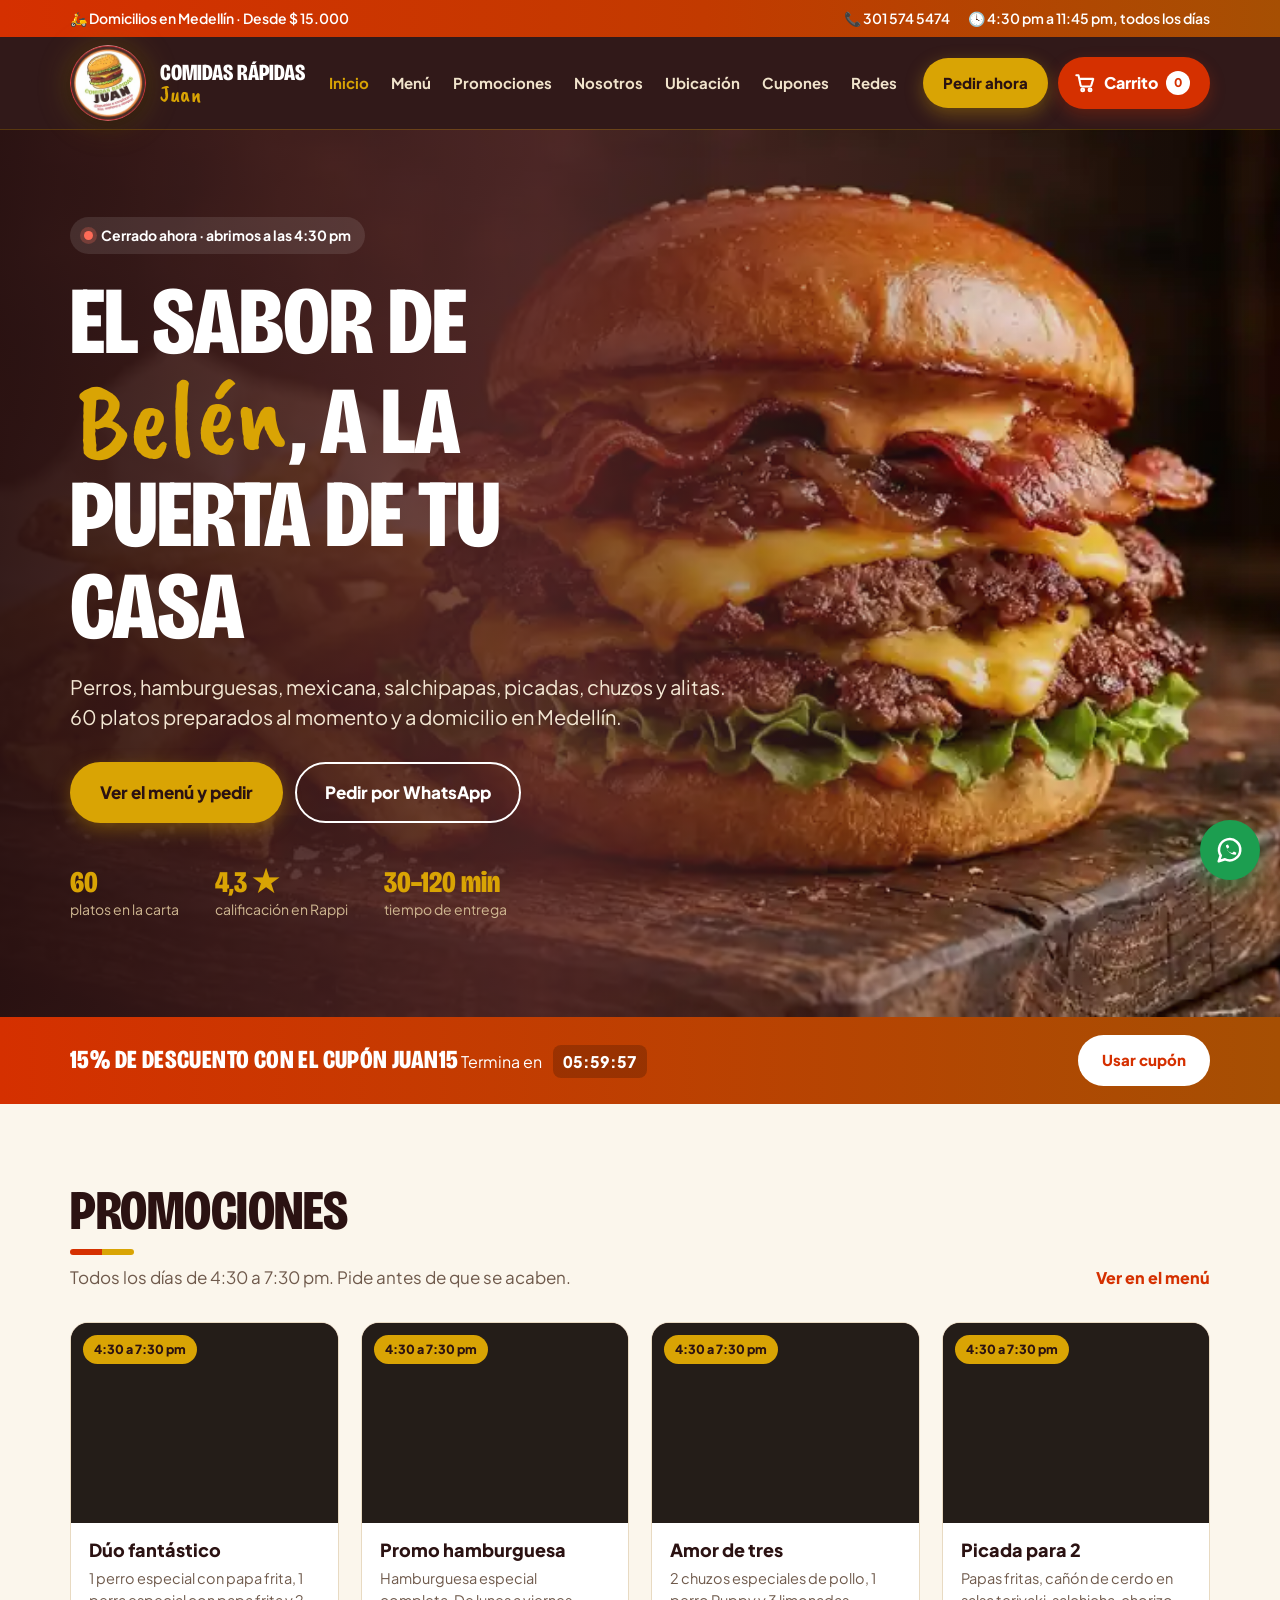
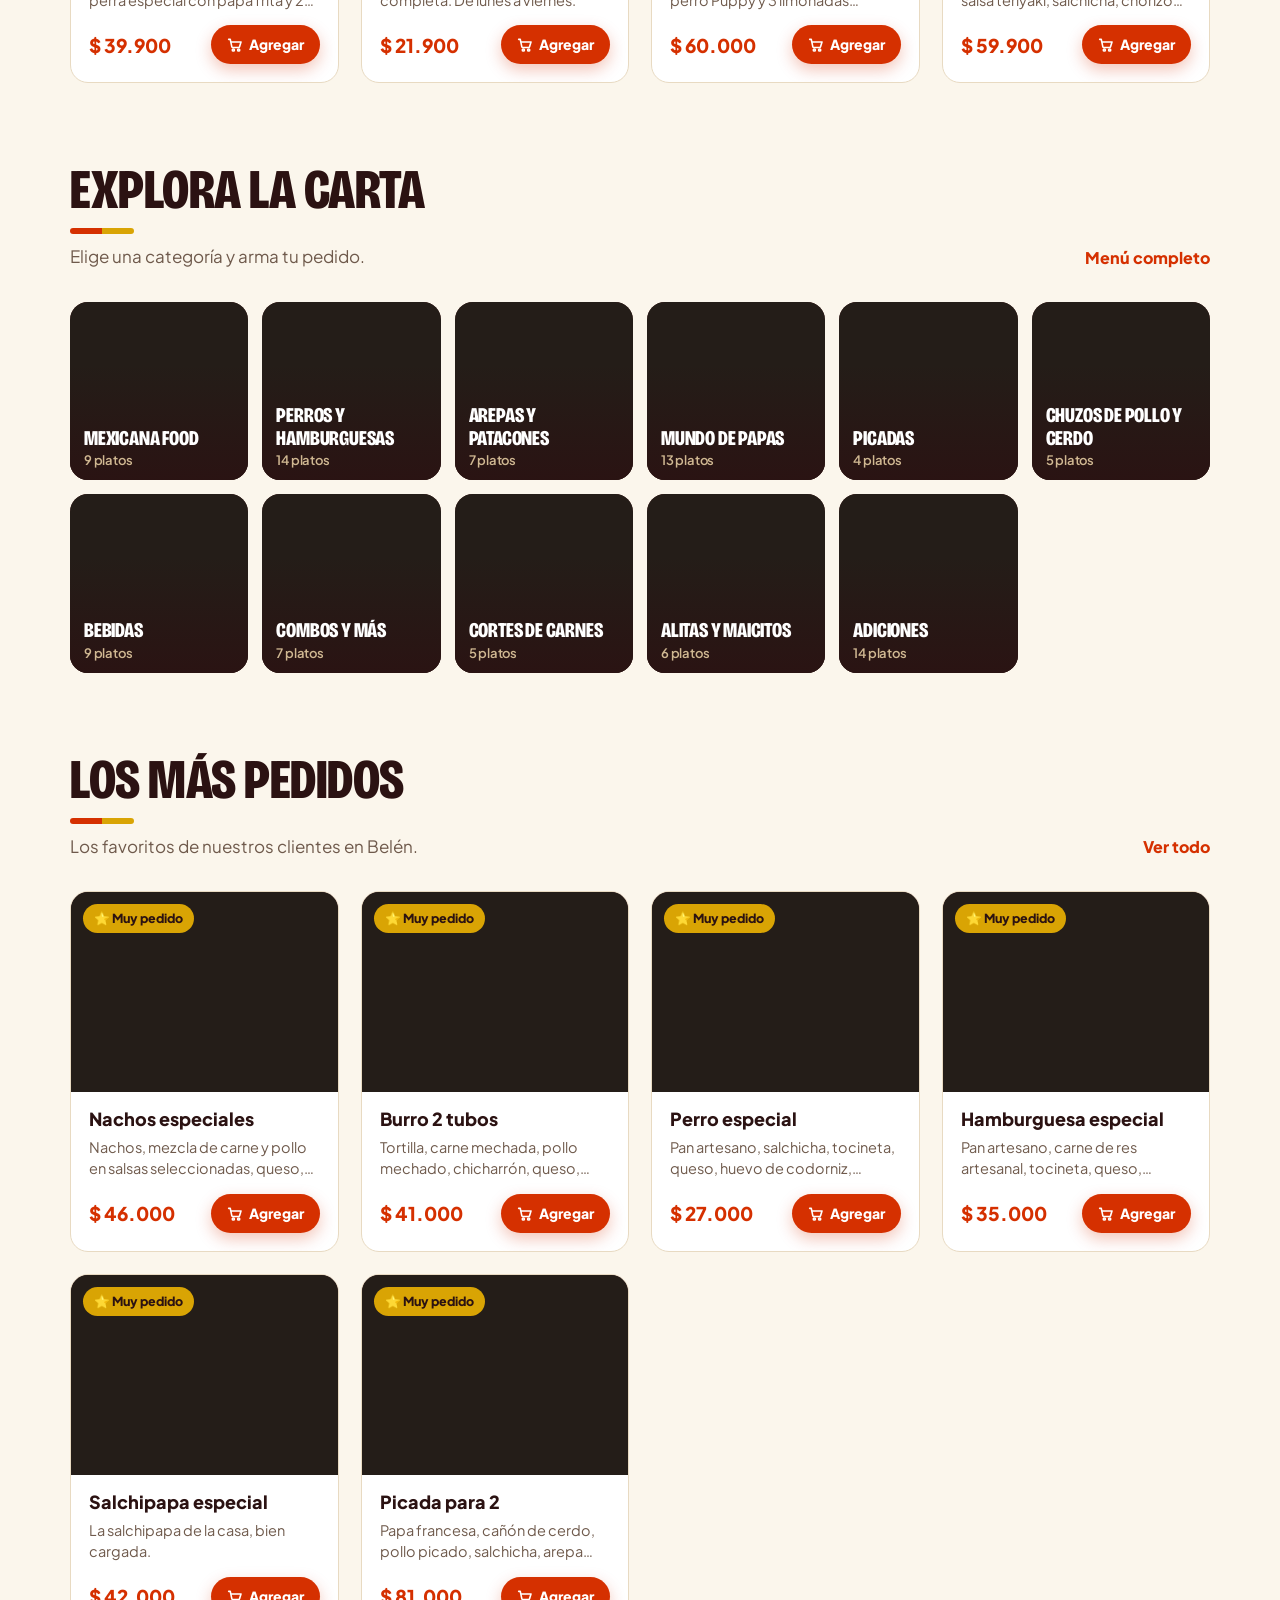
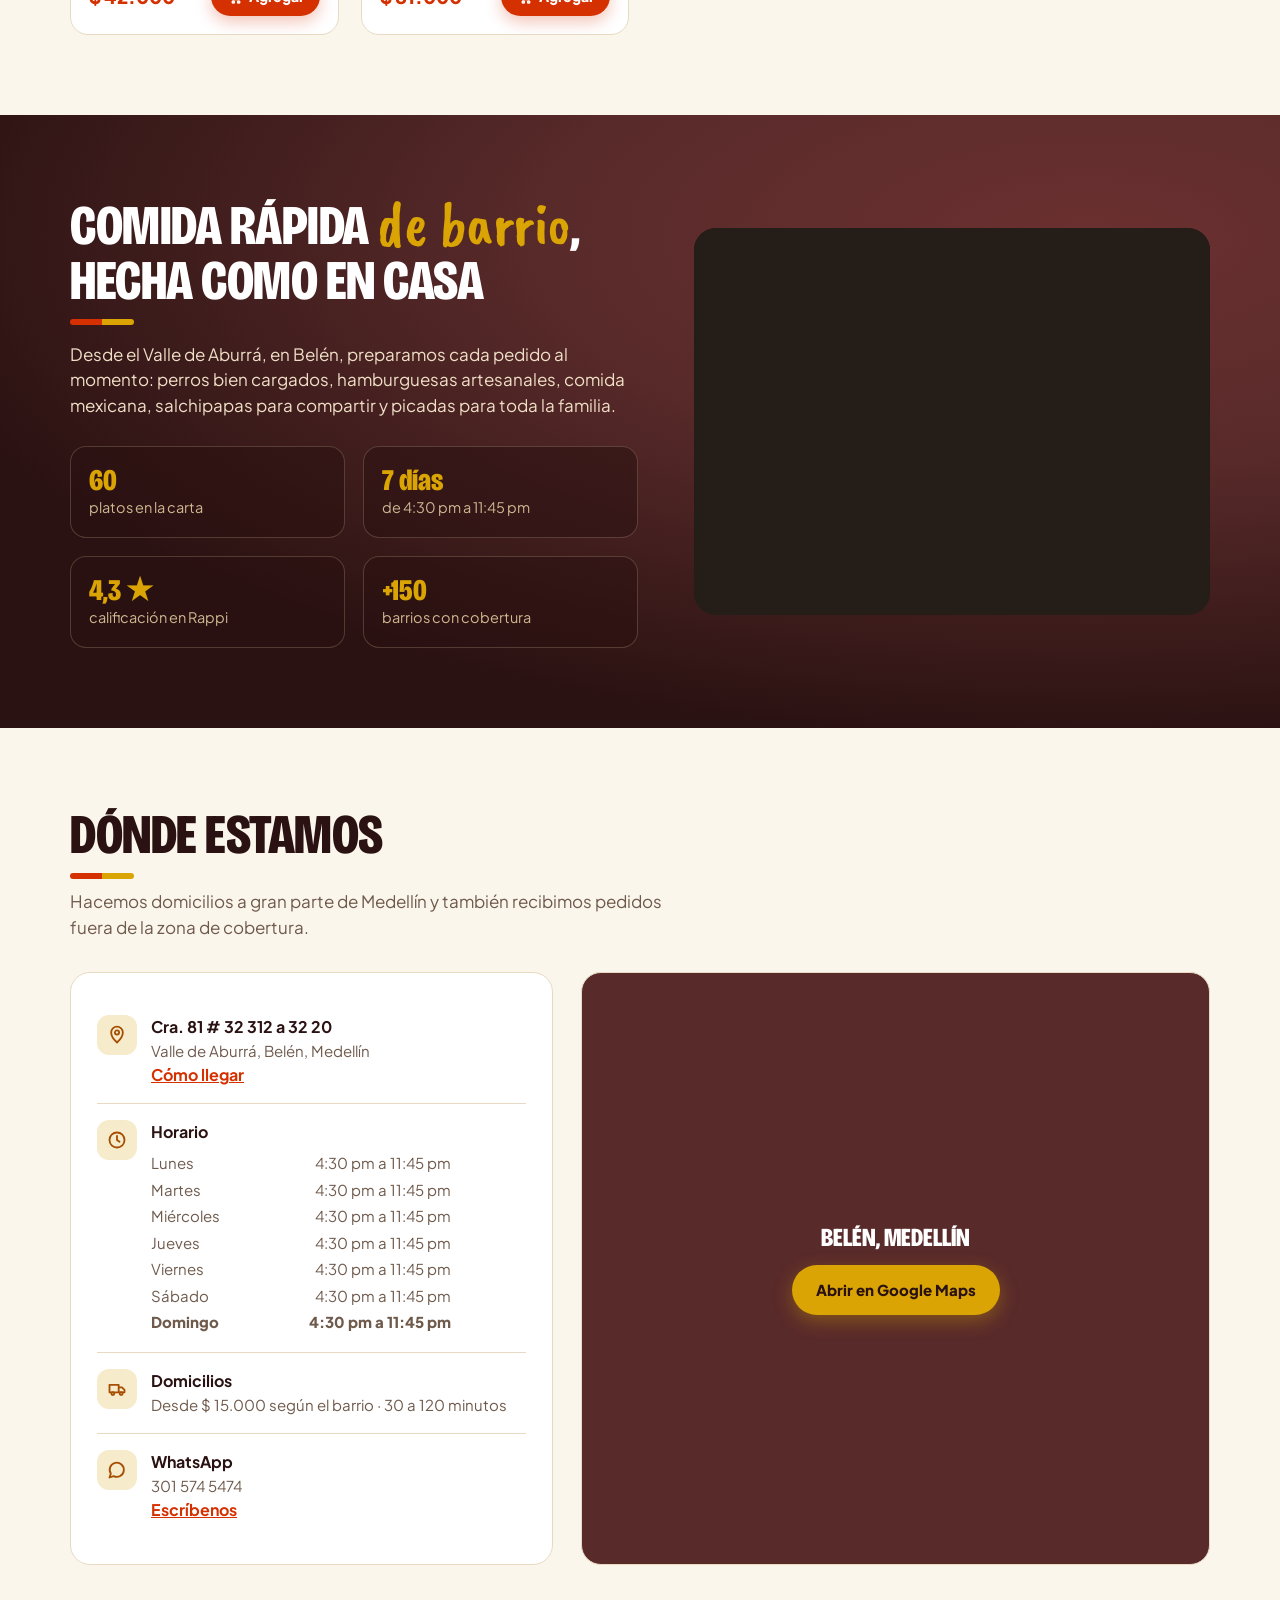
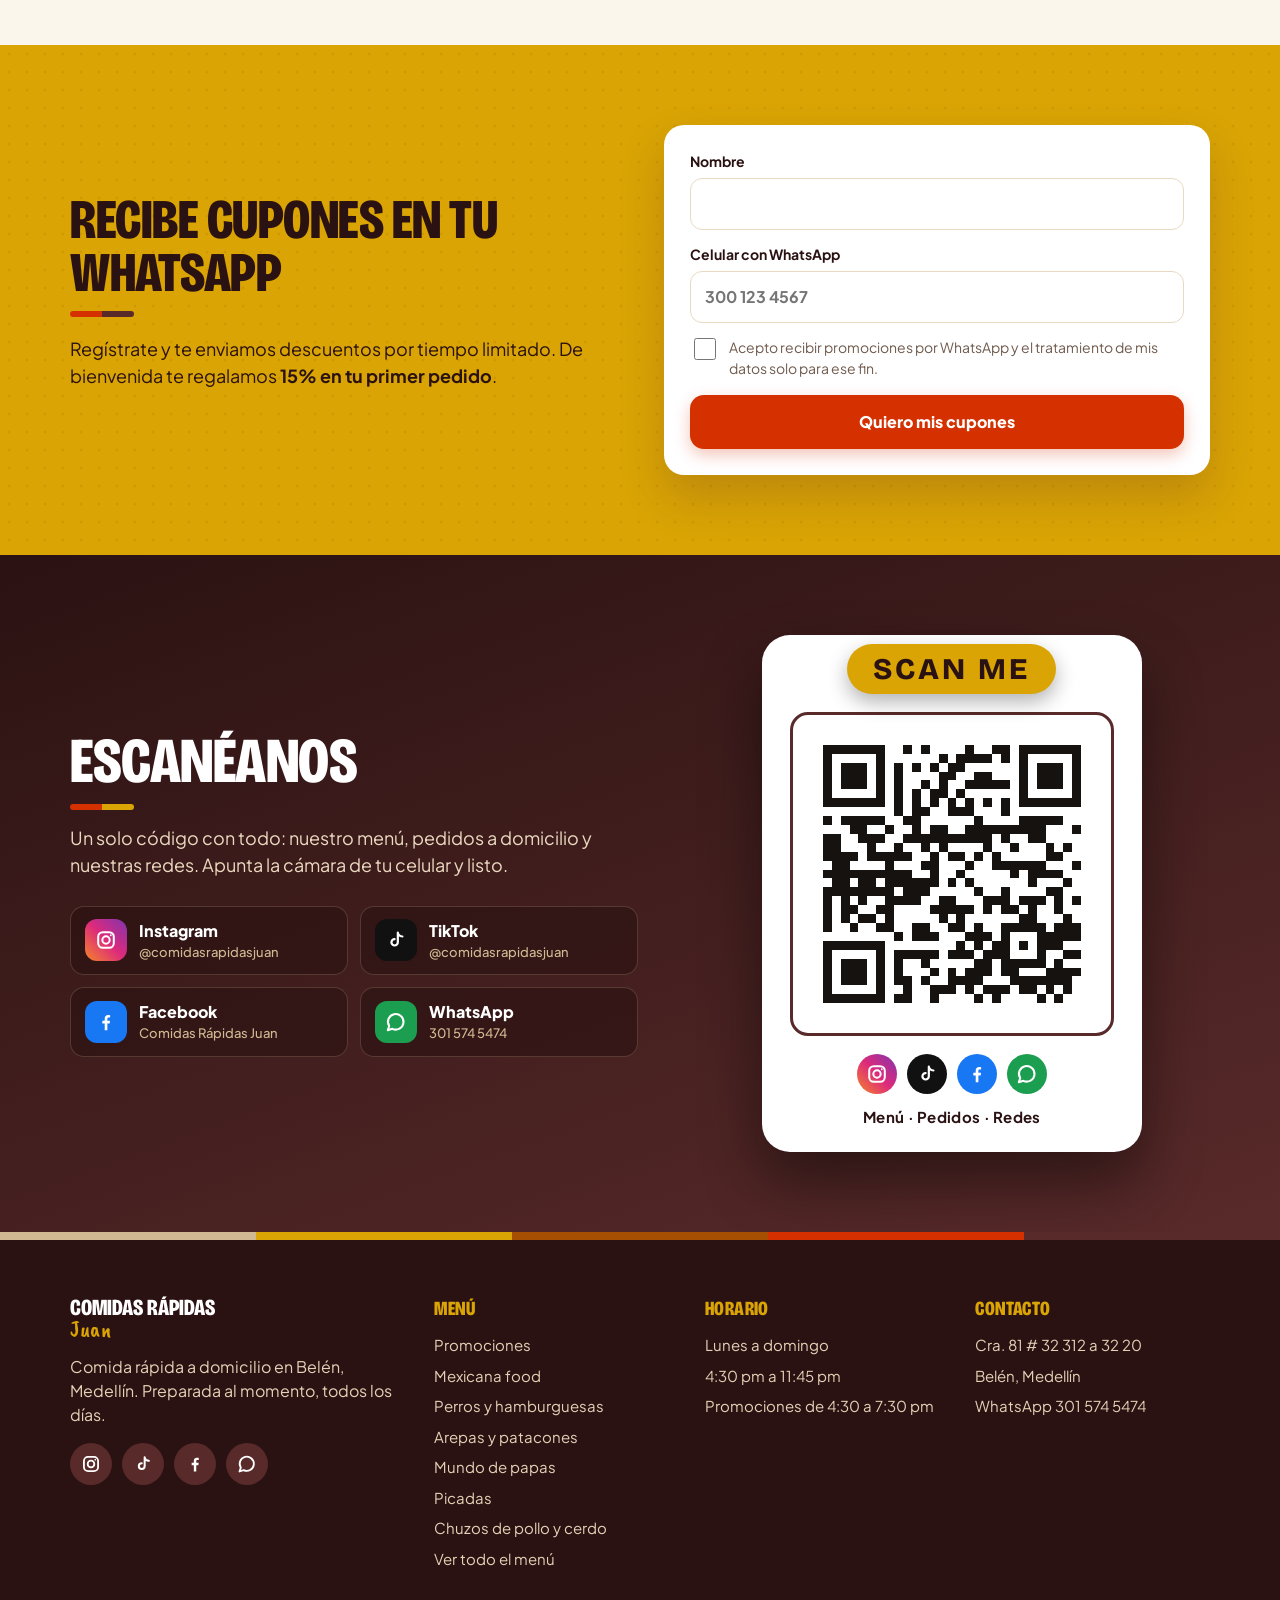
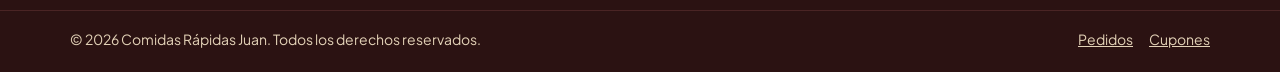
==== commit 2786c27f: "Panel de pedidos (/admin) con API, alertas en vivo y descarga en Excel; la página envía cada pedido " ====
--- a/index.html
+++ b/index.html
@@ -639,6 +639,7 @@
 </div>
 <h3 id="datosTit">Datos de entrega</h3>
 <label class="f" style="margin-top:10px">Nombre<input id="fName" type="text" autocomplete="name"></label>
+<input type="text" id="fHp" name="website" tabindex="-1" autocomplete="off" aria-hidden="true" style="position:absolute;left:-9999px;width:1px;height:1px;opacity:0">
 <label class="f">Celular<input id="fTel" type="tel" inputmode="numeric" autocomplete="tel-national" placeholder="300 123 4567"></label>
 <div id="entregaCampos">
 <label class="f">Dirección<input id="fAddr" type="text" autocomplete="street-address" placeholder="Ej: Cra 80 # 30-15, apto 201"></label>
@@ -675,7 +676,7 @@
 <div><h4>Horario</h4><ul><li>Lunes a domingo</li><li>4:30 pm a 11:45 pm</li><li>Promociones de 4:30 a 7:30 pm</li></ul></div>
 <div><h4>Contacto</h4><ul><li>Cra. 81 # 32 312 a 32 20</li><li>Belén, Medellín</li><li><a id="waFoot" href="#" target="_blank" rel="noopener">WhatsApp 301 574 5474</a></li></ul></div>
 </div>
-<div class="foot-bottom"><div class="container"><span>© 2026 Comidas Rápidas Juan. Todos los derechos reservados.</span><button type="button" id="openAdmin">Panel del negocio</button></div></div>
+<div class="foot-bottom"><div class="container"><span>© 2026 Comidas Rápidas Juan. Todos los derechos reservados.</span><span style="display:flex;gap:16px;flex-wrap:wrap"><a href="/admin/" style="text-decoration:underline">Pedidos</a><button type="button" id="openAdmin">Cupones</button></span></div></div>
 </footer>
 <button class="cartpill" id="cartPill" type="button" hidden><span class="add-cart"><svg width="20" height="20" viewBox="0 0 24 24" fill="none" stroke="currentColor" stroke-width="2.3" stroke-linecap="round" stroke-linejoin="round" aria-hidden="true"><circle cx="9.5" cy="19.5" r="1.6"/><circle cx="17.5" cy="19.5" r="1.6"/><path d="M2.5 3.5h2.4l2.3 11a1.6 1.6 0 0 0 1.6 1.3h8.5a1.6 1.6 0 0 0 1.5-1.2L21 7.5H5.7"/></svg><span class="n" id="pillN">0</span>Ver carrito</span><span id="pillT">$ 0</span></button>
 <a class="wa-float" id="waFloat" href="#" target="_blank" rel="noopener" aria-label="Escribir por WhatsApp">
@@ -1993,18 +1994,48 @@
 ].join('\n');
 }
 const payDlg = $('#payDlg');
+/* Guarda el pedido en el panel del negocio (si falla, el WhatsApp sigue funcionando) */
+function guardarPedido(d, pago, ref) {
+const body = {
+name: d.nombre, phone: d.tel, servicio: d.tienda ? 'tienda' : 'domicilio', addr: d.dir, barrio: d.barrio, pago: pago, ref: ref,
+items: lineas().map(l => ({ id: l.id, qty: l.qty, op: l.op, nota: l.nota })),
+cupon: vigente(cupon) ? cupon.codigo : '', pct: vigente(cupon) ? cupon.pct : 0, origen: SRC, hp: ($('#fHp') || {}).value || ''
+};
+return fetch('/api/orders', { method: 'POST', headers: { 'Content-Type': 'application/json' }, keepalive: true, body: JSON.stringify(body) })
+.then(r => r.json()).catch(() => null);
+}
+const OK_ICO = '<div class="okbig"><svg width="34" height="34" viewBox="0 0 24 24" fill="none" stroke="currentColor" stroke-width="3" stroke-linecap="round" stroke-linejoin="round"><path d="M5 12.5l4.5 4.5L19 7.5"/></svg></div>';
+function vaciarTodo() { cart.clear(); cupon = null; sesion.set('crv_cupon', ''); $('#cpInput').value = ''; $('#cpMsg').textContent = ''; refrescar(); tick(); }
 $('#checkout').addEventListener('click', () => {
 const d = datos();
 if (!d) return;
 const online = ($('input[name="pago"]:checked') || {}).value === 'online';
+const ref = 'CRV-' + Math.floor(10000 + Math.random() * 90000);
 if (!online) {
+const pagoTxt = d.tienda ? 'En la tienda' : 'Al recibir';
+const url = waBase + encodeURIComponent(textoPedido(d, pagoTxt, ref));
+const saved = guardarPedido(d, 'contra', ref);
 const a = document.createElement('a');
-a.href = waBase + encodeURIComponent(textoPedido(d, d.tienda ? 'En la tienda' : 'Al recibir')); a.target = '_blank'; a.rel = 'noopener';
+a.href = url; a.target = '_blank'; a.rel = 'noopener';
 document.body.appendChild(a); a.click(); a.remove();
+$$('.steps li').forEach((li, k) => li.classList.toggle('on', k <= 2));
+$('#payBody').innerHTML = `
+${OK_ICO}
+<h2 class="h-display" id="payTitle">Enviando tu pedido…</h2>
+<p id="saveMsg" class="note">Un momento, lo estamos registrando.</p>
+<p class="note">Envía el mensaje que se abrió en WhatsApp para confirmar. Si no se abrió, <a href="${url}" target="_blank" rel="noopener"><b>toca aquí para abrir WhatsApp</b></a>.</p>
+<div class="row2"><button type="button" class="solid" id="payDone">Listo</button></div>`;
+saved.then(j => {
+const t = $('#payTitle'), m = $('#saveMsg'); if (!t || !m) return;
+if (j && j.ok) { t.textContent = '¡Pedido recibido!'; m.innerHTML = 'Tu pedido es el <b>#' + esc(j.number || '') + '</b> · Ref ' + ref + '. ' + (d.tienda ? 'Te avisamos por WhatsApp cuando esté listo para recoger en la tienda.' : 'La cocina ya lo tiene.'); }
+else if (j && j.error === 'db_not_configured') { t.textContent = '¡Pedido listo!'; m.textContent = 'Envía el mensaje de WhatsApp para confirmar tu pedido.'; }
+else { t.textContent = 'Envía el WhatsApp'; m.innerHTML = '⚠️ No se pudo guardar el pedido en el panel. <b>Envía el mensaje de WhatsApp</b> para que nos llegue.'; m.style.color = '#8A4B00'; }
+});
+$('#payDone').addEventListener('click', () => { vaciarTodo(); payDlg.close(); location.hash = 'inicio'; });
+payDlg.showModal();
 return;
 }
 $$('.steps li').forEach((li, k) => li.classList.toggle('on', k <= 2));
-const ref = 'CRV-' + Math.floor(10000 + Math.random() * 90000);
 $('#payBody').innerHTML = `
 <h2 class="h-display">Pago seguro</h2>
 <p class="note">Pedido ${ref} · ${esc(NEGOCIO)}</p>
@@ -2014,14 +2045,15 @@
 <p class="warn">Demo: aquí se abre la pasarela de pagos del negocio (Wompi, ePayco o Mercado Pago). No se hace ningún cobro.</p>
 <div class="row2"><button type="button" data-close>Volver</button><button type="button" class="solid" id="payOk">Simular pago</button></div>`;
 $('#payOk').addEventListener('click', () => {
+const pagado = total();
+guardarPedido(d, 'online', ref).then(j => { const n = $('#orderNum'); if (n && j && j.ok && j.number) n.textContent = '#' + j.number + ' · '; });
 $('#payBody').innerHTML = `
-<div class="okbig"><svg width="34" height="34" viewBox="0 0 24 24" fill="none" stroke="currentColor" stroke-width="3" stroke-linecap="round" stroke-linejoin="round"><path d="M5 12.5l4.5 4.5L19 7.5"/></svg></div>
+${OK_ICO}
 <h2 class="h-display">¡Pedido recibido!</h2>
-<p>Pago de ${fmt(total())} aprobado. Pedido <b>${ref}</b>.</p>
+<p>Pago de ${fmt(pagado)} aprobado. Pedido <b><span id="orderNum"></span>${ref}</b>.</p>
 <p class="note">La cocina ya lo tiene. Te escribimos por WhatsApp al ${esc(d.tel)} ${d.tienda ? 'cuando esté listo para recoger en la tienda' : 'cuando salga el domiciliario'}.</p>
 <div class="row2"><button type="button" class="solid" id="payDone">Listo</button></div>`;
-cart.clear(); cupon = null; sesion.set('crv_cupon', ''); $('#cpInput').value = ''; $('#cpMsg').textContent = '';
-refrescar(); tick();
+setTimeout(vaciarTodo, 0);
 $('#payDone').addEventListener('click', () => { payDlg.close(); cartDlg.close(); location.hash = 'inicio'; });
 });
 payDlg.showModal();
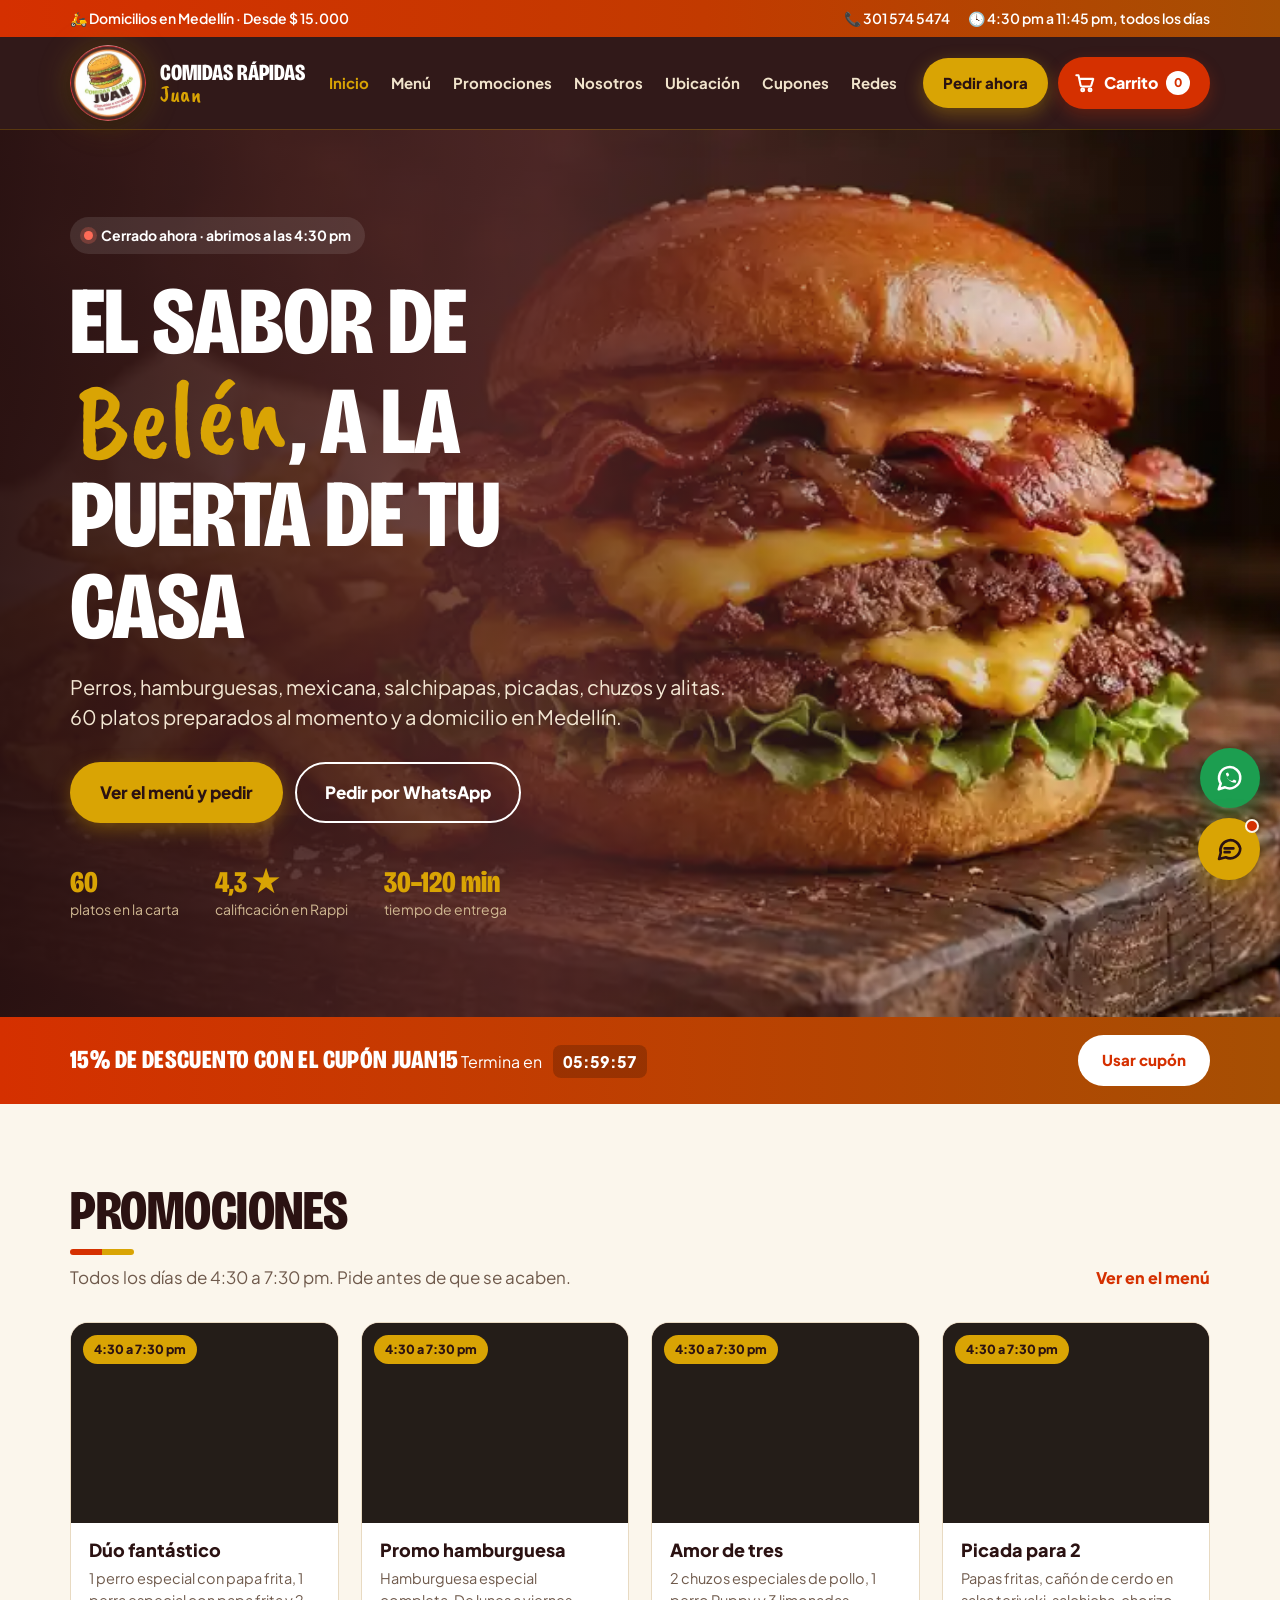
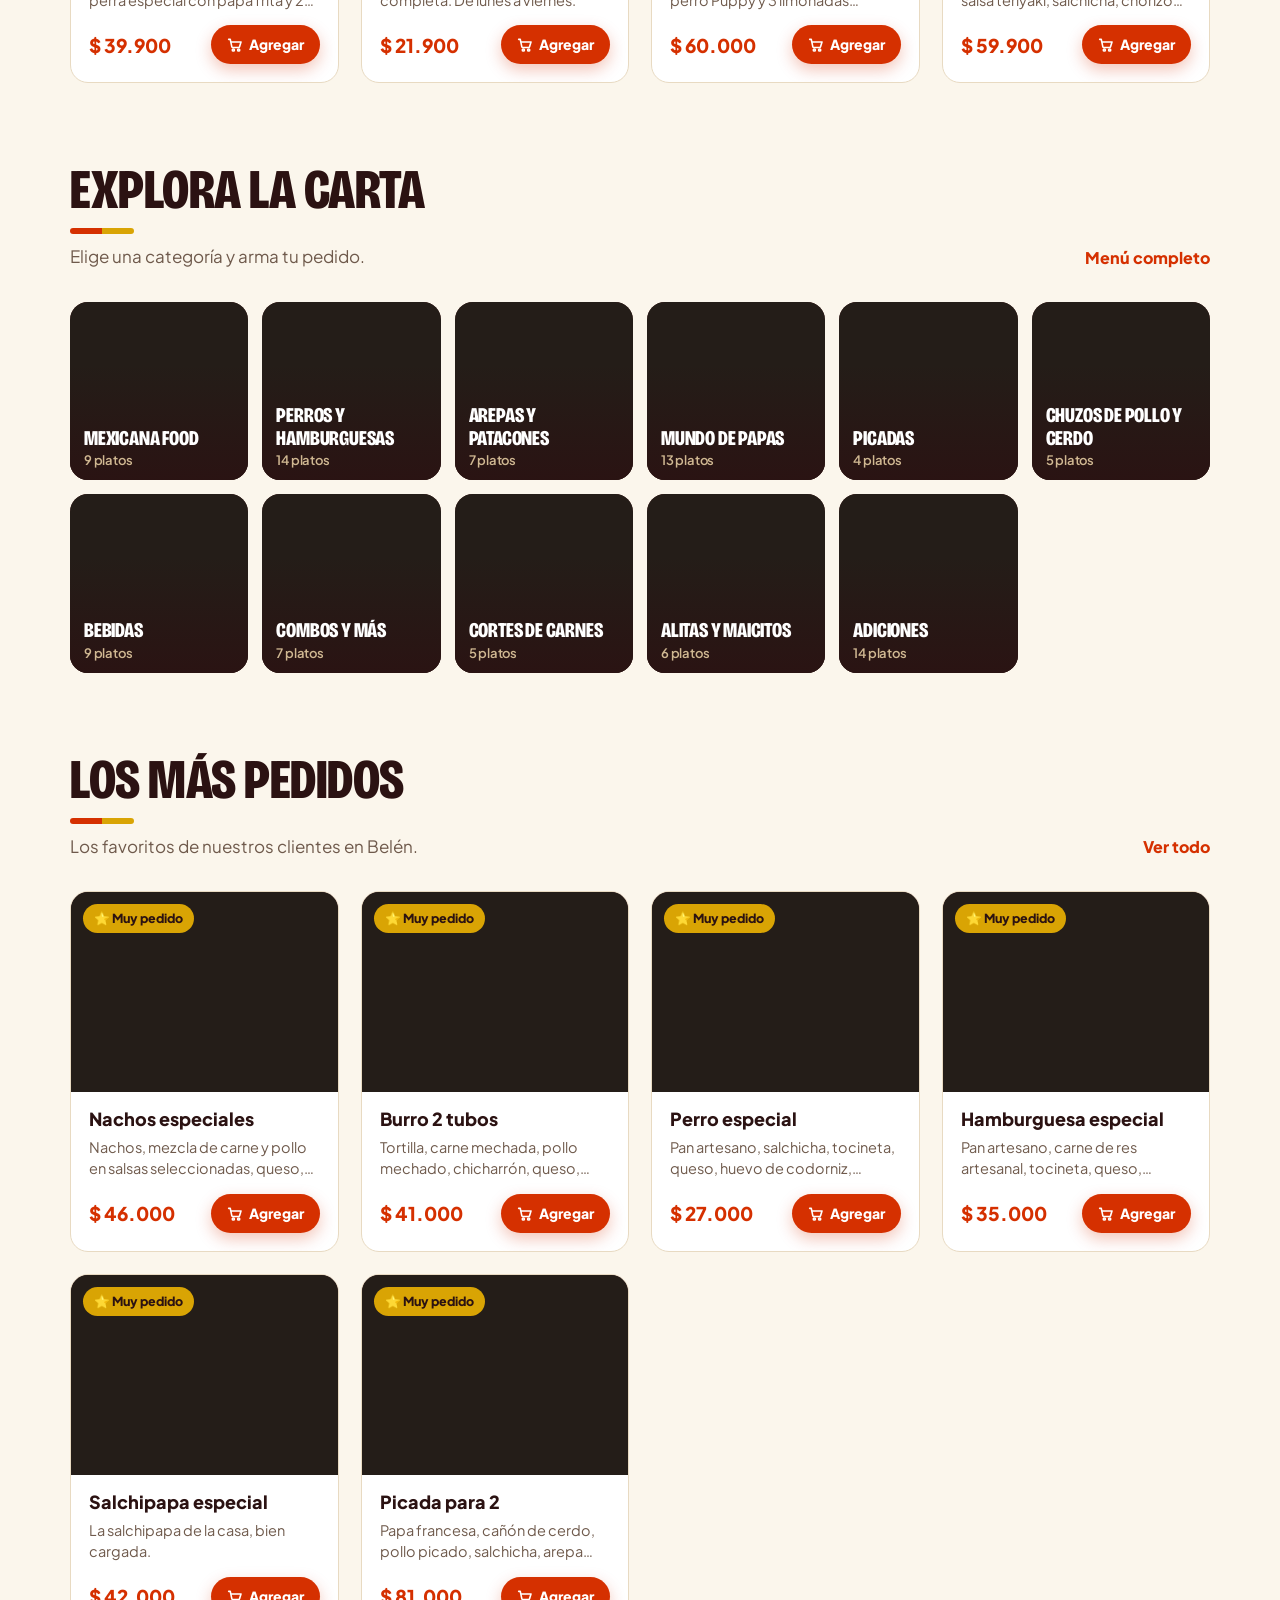
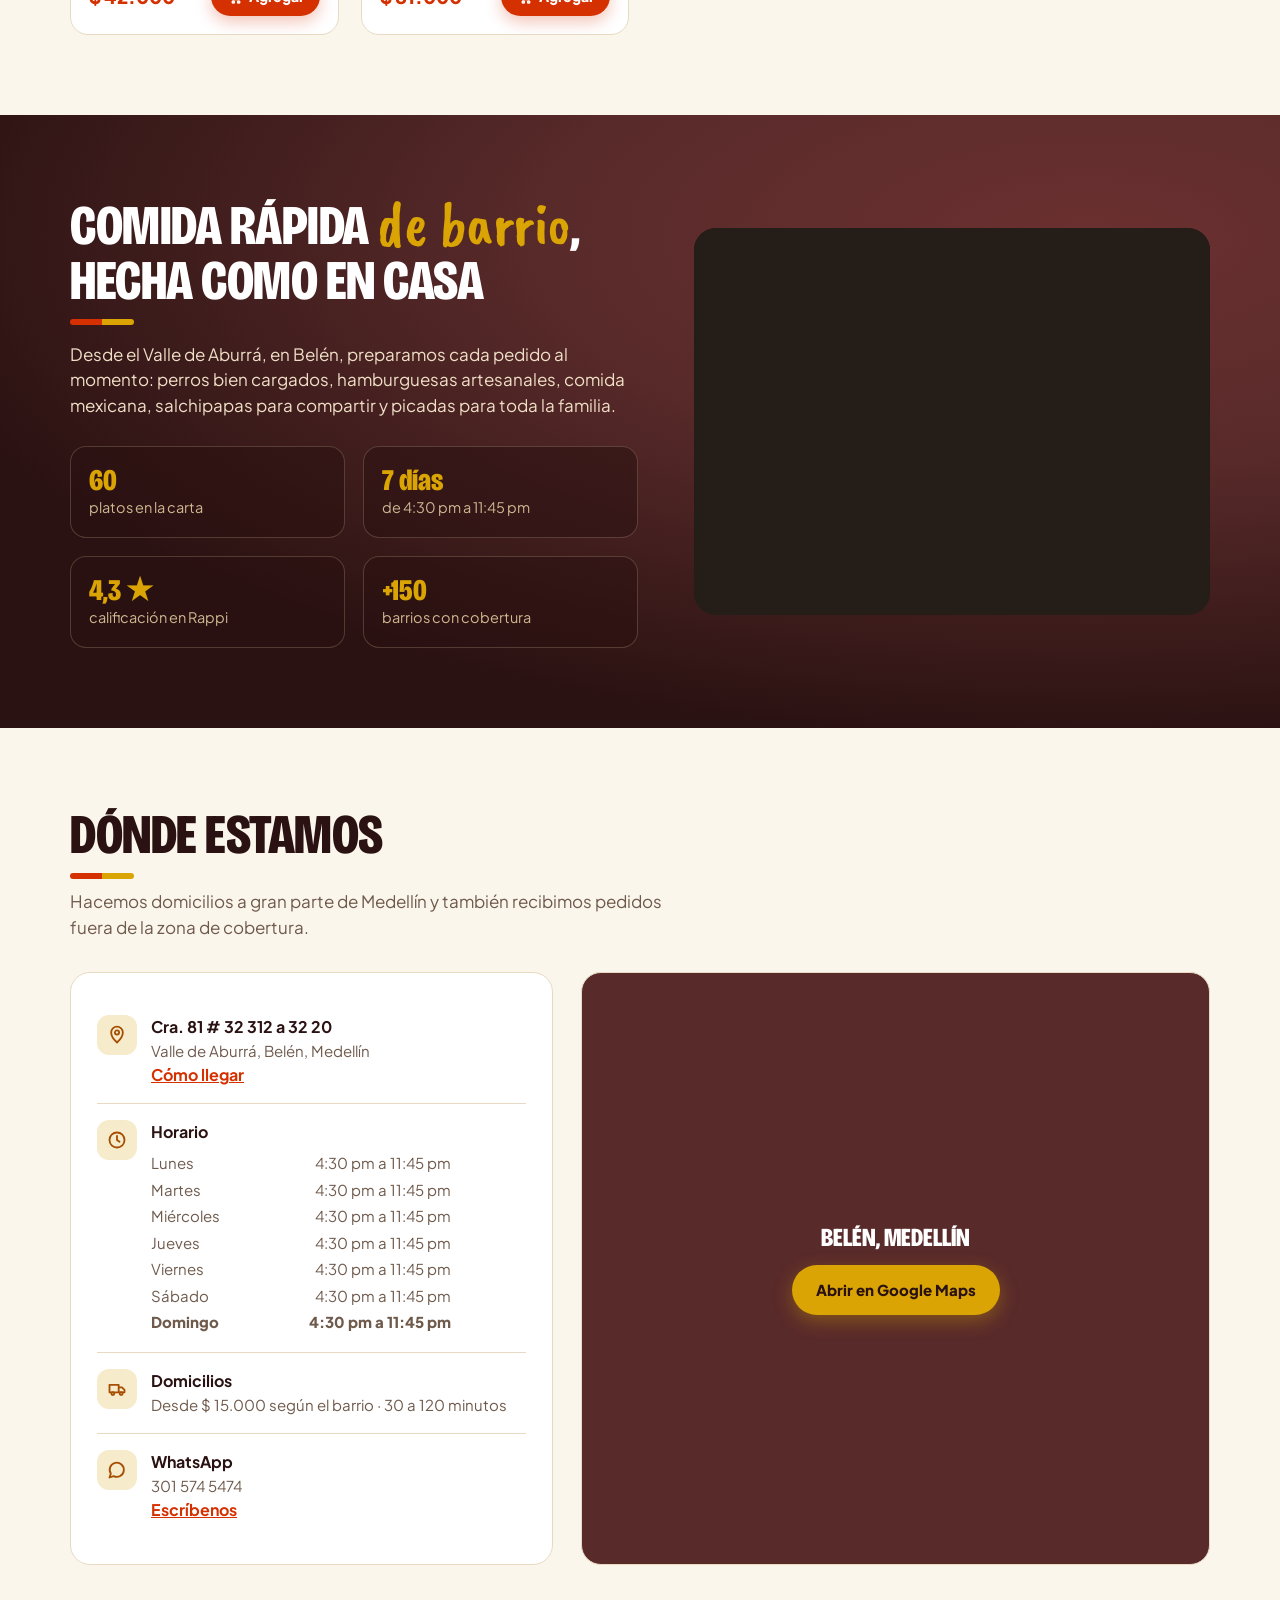
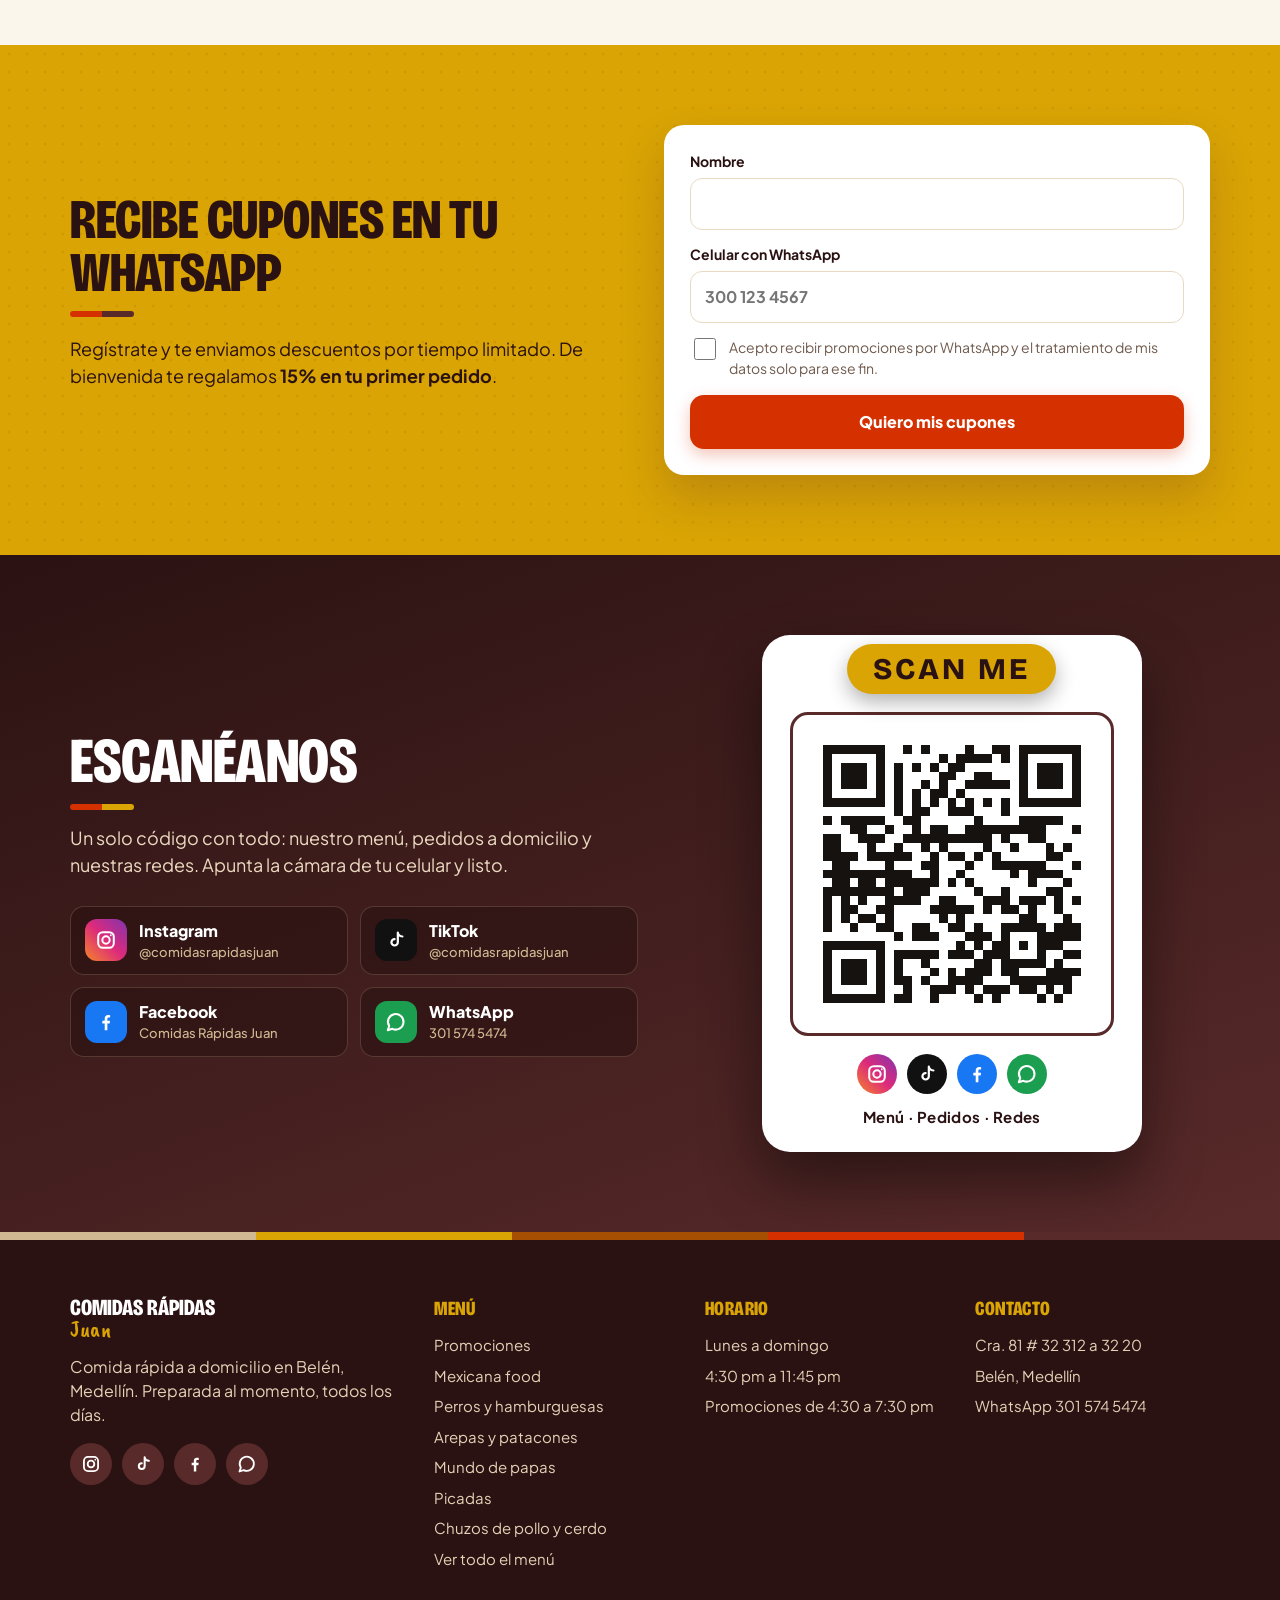
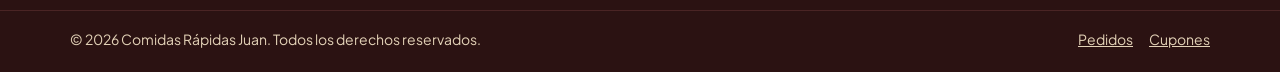
==== commit 68ec6c4e: "Agregar asistente virtual Juanito (chatbot del menu) Asistente flotante que responde preguntas, reco" ====
--- a/index.html
+++ b/index.html
@@ -2097,6 +2097,313 @@
 ruta(); pintarEstado(); refrescar(); tick();
 setInterval(tick, 1000);
 setInterval(pintarEstado, 60000);
+
+/* ===== Asistente Juanito (insertado) ===== */
+/* ============================ ASISTENTE "JUANITO" ============================
+   Ayudante del menú: responde preguntas, recomienda y agrega al carrito.
+   Funciona en el navegador, sin IA de pago ni conexión a servidores. */
+(function () {
+  const BOT = 'Juanito';
+  const catNombre = {}; CATS.forEach(c => { catNombre[c.id] = c.nombre; });
+  const TODOS = Object.values(ITEMS);
+  const comidas = TODOS.filter(i => i.cat !== 'adiciones' && i.cat !== 'bebidas');
+  const avatarSVG = '<svg viewBox="0 0 24 24" fill="none" aria-hidden="true"><path d="M4 11.5h16a0 0 0 0 1 0 0 8 8 0 0 1-8 7.5h0a8 8 0 0 1-8-7.5 0 0 0 0 1 0 0z" fill="#D9A404"/><path d="M5 11.5c0-3.3 3.1-6 7-6s7 2.7 7 6" fill="#A64F03"/><circle cx="9.2" cy="8.6" r="1" fill="#2B1212"/><circle cx="14.8" cy="8.6" r="1" fill="#2B1212"/><path d="M4.6 14h14.8" stroke="#fff" stroke-width="1.3" stroke-linecap="round"/></svg>';
+  const chatSVG = '<svg viewBox="0 0 24 24" fill="none" stroke="currentColor" stroke-width="2.1" stroke-linecap="round" stroke-linejoin="round" aria-hidden="true"><path d="M21 11.5a8 8 0 0 1-11.6 7.1L4 20l1.4-5A8 8 0 1 1 21 11.5z"/><path d="M8.5 11.5h7M8.5 14.5h4"/></svg>';
+  const closeSVG = '<svg viewBox="0 0 24 24" fill="none" stroke="currentColor" stroke-width="2.6" stroke-linecap="round" aria-hidden="true"><path d="M6 6l12 12M18 6L6 18"/></svg>';
+
+  /* ---------- UI ---------- */
+  const wrap = document.createElement('div');
+  wrap.innerHTML =
+    '<button class="asis-fab" id="asisFab" type="button" aria-label="Abrir el asistente del menú" aria-expanded="false">' +
+      '<span class="asis-fab-ico" id="asisFabIco">' + chatSVG + '</span><span class="asis-dot"></span>' +
+    '</button>' +
+    '<div class="asis-teaser" id="asisTeaser" hidden>¡Hola! ¿Te ayudo a pedir? 👋<button type="button" class="asis-teaser-x" id="asisTeaserX" aria-label="Cerrar">×</button></div>' +
+    '<section class="asis-panel" id="asisPanel" role="dialog" aria-label="Asistente del menú" hidden>' +
+      '<header class="asis-head">' +
+        '<span class="asis-av">' + avatarSVG + '</span>' +
+        '<div class="asis-head-t"><b>' + BOT + '</b><small><i class="asis-on"></i> Asistente · Comidas Rápidas Juan</small></div>' +
+        '<button class="asis-x" id="asisClose" type="button" aria-label="Cerrar">' + closeSVG + '</button>' +
+      '</header>' +
+      '<div class="asis-msgs" id="asisMsgs" aria-live="polite"></div>' +
+      '<div class="asis-chips" id="asisChips"></div>' +
+      '<form class="asis-form" id="asisForm" autocomplete="off">' +
+        '<input id="asisInput" type="text" placeholder="Escribe tu pregunta…" aria-label="Escribe tu pregunta" maxlength="140">' +
+        '<button type="submit" class="asis-send" aria-label="Enviar"><svg viewBox="0 0 24 24" fill="none" stroke="currentColor" stroke-width="2.2" stroke-linecap="round" stroke-linejoin="round"><path d="M4 12l16-8-6 16-3-7-7-1z"/></svg></button>' +
+      '</form>' +
+    '</section>';
+  document.body.appendChild(wrap);
+
+  const panel = document.getElementById('asisPanel');
+  const fab = document.getElementById('asisFab');
+  const fabIco = document.getElementById('asisFabIco');
+  const msgs = document.getElementById('asisMsgs');
+  const chipsBox = document.getElementById('asisChips');
+  const form = document.getElementById('asisForm');
+  const input = document.getElementById('asisInput');
+  const teaser = document.getElementById('asisTeaser');
+  let abierto_ = false, saludado = false, teaserHecho = false;
+
+  function abrirPanel() {
+    panel.hidden = false; abierto_ = true;
+    document.body.classList.add('asis-open');
+    fab.setAttribute('aria-expanded', 'true');
+    fabIco.innerHTML = closeSVG;
+    ocultarTeaser();
+    if (!saludado) { saludado = true; bienvenida(); }
+    setTimeout(() => { try { input.focus(); } catch (e) {} }, 120);
+  }
+  function cerrarPanel() {
+    panel.hidden = true; abierto_ = false;
+    document.body.classList.remove('asis-open');
+    fab.setAttribute('aria-expanded', 'false');
+    fabIco.innerHTML = chatSVG;
+  }
+  fab.addEventListener('click', () => { abierto_ ? cerrarPanel() : abrirPanel(); });
+  document.getElementById('asisClose').addEventListener('click', cerrarPanel);
+  document.addEventListener('keydown', e => { if (e.key === 'Escape' && abierto_) cerrarPanel(); });
+
+  function ocultarTeaser() { teaser.hidden = true; }
+  document.getElementById('asisTeaserX').addEventListener('click', e => { e.stopPropagation(); ocultarTeaser(); teaserHecho = true; });
+  teaser.addEventListener('click', () => { if (!abierto_) abrirPanel(); });
+  setTimeout(() => { if (!abierto_ && !teaserHecho) { teaser.hidden = false; teaserHecho = true; setTimeout(() => { if (!abierto_) ocultarTeaser(); }, 9000); } }, 4500);
+
+  /* ---------- Render ---------- */
+  const fmtTxt = t => esc(t).replace(/\*\*(.+?)\*\*/g, '<strong>$1</strong>').replace(/\n/g, '<br>');
+  const scroll = () => { msgs.scrollTop = msgs.scrollHeight; };
+  function msgUsuario(t) {
+    const d = document.createElement('div'); d.className = 'asis-m user';
+    d.innerHTML = '<div class="asis-bub">' + fmtTxt(t) + '</div>';
+    msgs.appendChild(d); scroll();
+  }
+  function cardMini(i) {
+    return '<div class="asis-card">' +
+      '<img src="' + esc(i.img) + '" alt="" loading="lazy" onerror="this.remove()">' +
+      '<div class="asis-card-bd"><b>' + esc(i.nombre) + '</b>' +
+        (i.desc ? '<span class="asis-card-d">' + esc(i.desc.length > 72 ? i.desc.slice(0, 72) + '…' : i.desc) + '</span>' : '') +
+        '<div class="asis-card-f"><span class="asis-card-pr">' + fmt(i.precio) + '</span>' +
+        '<span class="asis-card-b"><button type="button" class="asis-mini g" data-ver="' + i.id + '">Ver</button>' +
+        '<button type="button" class="asis-mini" data-add="' + i.id + '">' + (i.opciones ? 'Elegir' : 'Agregar') + '</button></span></div>' +
+      '</div></div>';
+  }
+  function pintarChips(chips) {
+    chipsBox.innerHTML = (chips || []).map(c => '<button type="button" class="asis-chip" data-chip="' + esc(c.q || c) + '">' + esc(c.t || c) + '</button>').join('');
+  }
+  function msgBot(resp) {
+    const d = document.createElement('div'); d.className = 'asis-m bot';
+    let html = '<span class="asis-av sm">' + avatarSVG + '</span><div class="asis-bub">' + fmtTxt(resp.texto);
+    if (resp.items && resp.items.length) html += '<div class="asis-cards">' + resp.items.map(cardMini).join('') + '</div>';
+    d.innerHTML = html + '</div>';
+    msgs.appendChild(d); pintarChips(resp.chips); scroll();
+  }
+  function responder(resp) {
+    const d = document.createElement('div'); d.className = 'asis-m bot'; d.id = 'asisTyping';
+    d.innerHTML = '<span class="asis-av sm">' + avatarSVG + '</span><div class="asis-bub asis-typing"><span></span><span></span><span></span></div>';
+    msgs.appendChild(d); scroll();
+    setTimeout(() => { const t = document.getElementById('asisTyping'); if (t) t.remove(); msgBot(resp); }, 420 + Math.min(420, (resp.texto || '').length * 4));
+  }
+
+  /* ---------- Carrito ---------- */
+  function agregarRapido(id) {
+    const i = ITEMS[id]; if (!i) return;
+    if (i.opciones) { abrirProducto(i); return; }
+    const key = id + '||';
+    const l = cart.get(key); if (l) l.qty += 1; else cart.set(key, { key, id, op: '', nota: '', qty: 1 });
+    refrescar(); toastCarrito(i.nombre);
+  }
+  msgs.addEventListener('click', e => {
+    const v = e.target.closest('[data-ver]'); if (v) { abrirProducto(ITEMS[v.dataset.ver]); return; }
+    const a = e.target.closest('[data-add]'); if (a) agregarRapido(a.dataset.add);
+  });
+  chipsBox.addEventListener('click', e => { const c = e.target.closest('[data-chip]'); if (c) enviar(c.dataset.chip); });
+  form.addEventListener('submit', e => { e.preventDefault(); const t = input.value.trim(); if (t) { input.value = ''; enviar(t); } });
+
+  /* ---------- Entrada ---------- */
+  function enviar(t) {
+    if (!abierto_) abrirPanel();
+    const k = N(t);
+    if (t === '__maps' || k === 'abrir en google maps') { msgUsuario('¿Dónde quedan?'); window.open($('#mapLink').href, '_blank', 'noopener'); return; }
+    if (t === '__wa' || k === 'abrir whatsapp') { msgUsuario('Quiero escribir por WhatsApp'); window.open(waHola, '_blank', 'noopener'); return; }
+    if (t === '__cupon' || k === 'aplicar juan15') {
+      msgUsuario('Aplicar mi cupón de bienvenida');
+      try { cuponBienvenida(); aplicar('JUAN15', true); } catch (e) {}
+      responder({ texto: '✅ ¡Listo! Apliqué tu **15% de bienvenida (JUAN15)**. Se verá reflejado en el carrito al finalizar. ¿Armamos el pedido?', chips: [{ t: '🍔 Recomiéndame', q: 'recomiéndame algo' }, { t: '🛒 Ver carrito', q: 'ver carrito' }] });
+      return;
+    }
+    msgUsuario(t);
+    const r = cerebro(t);
+    responder(r);
+    if (r.abrir) setTimeout(() => { if (r.abrir === 'carrito') { try { abrirCarrito(); } catch (e) { location.hash = 'carrito'; } } else { location.hash = 'menu'; } if (window.innerWidth < 560) cerrarPanel(); }, 560);
+  }
+
+  /* ============================ CEREBRO ============================ */
+  const N = s => norm(s || '');
+  const INDEX = TODOS.map(i => ({ i, k: N(i.nombre + ' ' + (i.desc || '') + ' ' + catNombre[i.cat]) }));
+  const TOP_IDS = ['perro-especial', 'hamburguesa-especial', 'salchipapa-especial', 'picada-2', 'nachos-especiales', 'chuzo-pechuga', 'alitas-2', 'combo-2', 'perra-7xl', 'mega-salchi-brutal'];
+  const tops = () => TOP_IDS.map(id => ITEMS[id]).filter(Boolean);
+  const dinero = n => fmt(n);
+  const CHIPS_BASE = [
+    { t: '🍔 Recomiéndame', q: 'recomiéndame algo' },
+    { t: '💰 Algo económico', q: 'algo económico' },
+    { t: '👪 Para compartir', q: 'para compartir' },
+    { t: '🍽️ Mexicana', q: 'comida mexicana' },
+    { t: '🕒 ¿Están abiertos?', q: 'están abiertos' },
+    { t: '🛵 Domicilios', q: 'domicilios' }
+  ];
+  const chipsMenu = [{ t: '🍔 Recomiéndame', q: 'recomiéndame algo' }, { t: '🛒 Ver carrito', q: 'ver carrito' }, { t: '🛢 WhatsApp', q: 'whatsapp' }];
+
+  function bienvenida() {
+    msgBot({
+      texto: '¡Hola! 👋 Soy **' + BOT + '**, tu asistente de **' + NEGOCIO + '**.\n' +
+        (abierto() ? 'Estamos **abiertos** ahora mismo. ' : 'Ahora estamos cerrados, pero puedes dejar tu pedido listo. ') +
+        'Te recomiendo platos, te digo precios, resuelvo dudas de domicilios y te ayudo a armar el pedido. ¿Qué se te antoja?',
+      chips: CHIPS_BASE
+    });
+  }
+
+  const porCat = (cat, n) => { let a = TODOS.filter(i => i.cat === cat); a.sort((x, y) => (y.top ? 1 : 0) - (x.top ? 1 : 0) || x.precio - y.precio); return n ? a.slice(0, n) : a; };
+  const buscar = q => {
+    const toks = N(q).split(/\s+/).filter(w => w.length > 2 && !['que', 'con', 'los', 'las', 'una', 'uno', 'del', 'por', 'para', 'tienen', 'tiene', 'hay', 'algo', 'quiero', 'dame', 'sin', 'cuanto', 'vale', 'cuesta', 'precio'].includes(w));
+    if (!toks.length) return [];
+    return INDEX.map(({ i, k }) => { let s = 0; toks.forEach(w => { if (k.includes(w)) s += (N(i.nombre).includes(w) ? 3 : 1); }); return { i, s }; })
+      .filter(x => x.s > 0).sort((a, b) => b.s - a.s).map(x => x.i);
+  };
+  function parsePlata(t) {
+    let m = t.match(/\$?\s*(\d{1,3})[.,](\d{3})\b/); if (m) return parseInt(m[1] + m[2], 10);
+    m = t.match(/\b(\d{4,6})\b/); if (m) { const n = parseInt(m[1], 10); if (n >= 2000 && n <= 300000) return n; }
+    m = t.match(/\b(\d{1,3})\s*(mil|k|lucas?)\b/); if (m) return parseInt(m[1], 10) * 1000;
+    m = N(t).match(/\b(diez|quince|veinte|veinticinco|treinta|cuarenta|cincuenta|sesenta)\s*mil\b/);
+    if (m) return ({ diez: 10, quince: 15, veinte: 20, veinticinco: 25, treinta: 30, cuarenta: 40, cincuenta: 50, sesenta: 60 })[m[1]] * 1000;
+    return null;
+  }
+  function parsePersonas(t) {
+    let m = t.match(/\bpara\s+(\d{1,2})\b/) || t.match(/\bsomos\s+(\d{1,2})\b/) || t.match(/\b(\d{1,2})\s*person/);
+    if (m) return parseInt(m[1], 10);
+    m = N(t).match(/\bpara\s+(dos|tres|cuatro|cinco|seis)\b/); if (m) return ({ dos: 2, tres: 3, cuatro: 4, cinco: 5, seis: 6 })[m[1]];
+    if (/famili|compart|grupo|varios|amigos|parche|parcero|todos|reuni|fiesta/.test(N(t))) return 'grupo';
+    return null;
+  }
+  const compartibles = () => TODOS.filter(i => i.cat === 'picadas' || i.cat === 'combos' || /para \d|compartir|familiar|personas|para (dos|tres|cinco)|amor de tres/.test(N(i.nombre + ' ' + i.desc)));
+  const CAT_SINON = [
+    { cat: 'perros-hamburguesas', sub: 'hamburgues', re: /hamburgues|burger/, nombre: 'hamburguesas' },
+    { cat: 'perros-hamburguesas', sub: 'perr', re: /\bperr|hot ?dog|salchicha\b/, nombre: 'perros calientes' },
+    { cat: 'mexicana', re: /mexican|nacho|burro|burrit|quesadill|taco|flauta|petaco|tortilla/, nombre: 'comida mexicana' },
+    { cat: 'papas', re: /salchipap|\bpapa|french|fritas/, nombre: 'papas' },
+    { cat: 'picadas', re: /picad|bandeja|parrill|pizzada/, nombre: 'picadas' },
+    { cat: 'chuzos', re: /chuz|pincho|brocheta|desgranad/, nombre: 'chuzos' },
+    { cat: 'alitas', re: /alit|alas|maicit/, nombre: 'alitas' },
+    { cat: 'bebidas', re: /bebida|jugo|gaseos|limonad|refresco|tomar|malteada|\bmilo\b|cerveza|\bsed\b/, nombre: 'bebidas' },
+    { cat: 'arepas-patacones', re: /arepa|patacon|pataco/, nombre: 'arepas y patacones' },
+    { cat: 'combos', re: /combo|derretid/, nombre: 'combos' },
+    { cat: 'cortes', re: /\bcorte|filete|punta de anca|solomo/, nombre: 'cortes de carne' },
+    { cat: 'adicion', re: /adicion|adiciones|\bextra|porcion/, nombre: 'adiciones' }
+  ];
+  const KW_COMIDA = /hamburg|perr|papa|picad|chuz|alit|bebida|arepa|combo|corte|mexican|nacho|burro|quesadill|salchipap|precio|cuanto|domicil|horario|cupon|descuento|promo|recomien|vegetar|picante|barat|economic|compart|persona|pago|pagar|ubicaci|direccion|carrito|whatsapp/;
+
+  function cerebro(txt) {
+    const t = N(txt);
+    const has = re => re.test(t);
+
+    if (/^(hola|buenas|buenos dias|buenas tardes|buenas noches|hey|holi|que mas|q mas|quiubo|ola|saludos)\b/.test(t) && !has(KW_COMIDA))
+      return { texto: '¡Hola! 😊 ¿Qué se te antoja hoy? Puedo recomendarte, decirte precios o resolver dudas.', chips: CHIPS_BASE };
+
+    if (/\b(menu|menú|carta)\b|que (venden|tienen|hay)/.test(t) && !has(/hamburg|perr|mexican|papa|picad|chuz|alit|bebida|arepa|combo|corte|nacho|burro/))
+      return { texto: 'Nuestra carta tiene de todo: perros, hamburguesas, comida mexicana, salchipapas, picadas, chuzos, alitas, arepas y bebidas. ¡Más de 60 platos! 😋 Dime qué se te antoja 👇',
+        chips: [{ t: '🍔 Hamburguesas', q: 'hamburguesas' }, { t: '🌭 Perros', q: 'perros' }, { t: '🍟 Papas', q: 'papas' }, { t: '🍽️ Mexicana', q: 'mexicana' }, { t: '👪 Picadas', q: 'picadas' }, { t: '🥤 Bebidas', q: 'bebidas' }] };
+
+    if (/horario|a que hora|abren|cierran|abierto|cerrado|estan abiertos|hasta que hora|ya cerraron/.test(t))
+      return { texto: (abierto() ? '🟢 **Sí, estamos abiertos ahora.** Recibimos pedidos hasta las **11:45 pm**.' : '🔴 Ahora estamos cerrados. **Abrimos a las 4:30 pm.**') +
+        '\n\n🕒 Atendemos **todos los días de 4:30 pm a 11:45 pm**.\n⭐ Las promociones van de 4:30 a 7:30 pm.', chips: CHIPS_BASE };
+
+    if (/domicil|envio|envío|llevan a|reparto|cobertura|cuanto (se )?(demor|tard)|tiempo de entrega|cuanto (vale|cuesta|sale)( el)? (domicil|envio)/.test(t))
+      return { texto: '🛵 **Sí hacemos domicilios** a gran parte de Medellín.\n\n• **Costo:** desde **$ 15.000**, según tu barrio.\n• **Tiempo:** entre **30 y 120 minutos**.\n• También puedes **recoger en tienda** sin costo de domicilio.\n\nEl valor exacto del domicilio te lo confirmamos según tu dirección. ¿Armamos el pedido? 😉',
+        chips: [{ t: '🍔 Recomiéndame', q: 'recomiéndame algo' }, { t: '📍 Ubicación', q: 'ubicación' }, { t: '🛒 Ver carrito', q: 'ver carrito' }] };
+
+    if (/pago|pagar|tarjeta|nequi|efectivo|datafono|daviplata|\bpse\b|contra ?entrega/.test(t))
+      return { texto: '💳 Puedes **pagar en línea** (tarjeta, PSE o Nequi) o **pagar al recibir** (efectivo o transferencia al domiciliario). Si recoges en tienda, pagas allá. ¡Tú eliges! 😊', chips: CHIPS_BASE };
+
+    if (/ubicaci|direccion|donde (estan|queda|es|los)|como llego|\bmapa\b|\bsede\b|donde los encuentro/.test(t))
+      return { texto: '📍 Estamos en **Cra. 81 # 32**, Valle de Aburrá, **Belén, Medellín**. Toca el botón para abrir el mapa 👇',
+        chips: [{ t: '🗺️ Abrir en Google Maps', q: '__maps' }, { t: '🛵 Domicilios', q: 'domicilios' }, { t: '🕒 Horario', q: 'horario' }] };
+
+    if (/cupon|cupón|descuento|codigo de|código|promo|promocion|oferta|rebaja/.test(t)) {
+      if (/promo|promocion|oferta/.test(t) && !/cupon|cupón|descuento|codigo/.test(t))
+        return { texto: '🔥 Estas son las **promociones** (todos los días de **4:30 a 7:30 pm**):', items: porCat('promociones', 4), chips: [{ t: '🏷️ Cupón de bienvenida', q: 'cupon' }, { t: '🍔 Recomiéndame', q: 'recomiéndame algo' }] };
+      return { texto: '🏷️ ¡Tenemos **15% de descuento de bienvenida** con el cupón **JUAN15**! Se aplica a tu primer pedido (no sobre las promociones). ¿Quieres aplicarlo ya?',
+        chips: [{ t: '✅ Aplicar JUAN15', q: '__cupon' }, { t: '🔥 Ver promociones', q: 'promociones' }] };
+    }
+
+    if (/instagram|\binsta\b|tiktok|facebook|redes|síguelos|siguelos/.test(t))
+      return { texto: '📲 Síguenos como **@comidasrapidasjuan** en Instagram, TikTok y Facebook. En la sección **Escáneanos** de la página tienes el código QR con todo.', chips: [{ t: '🛒 Pedir por WhatsApp', q: 'whatsapp' }, { t: '🍔 Recomiéndame', q: 'recomiéndame algo' }] };
+
+    if (/como (pido|pedir|hago|ordeno|funciona|compro)|hacer un pedido|como armo|realizar pedido/.test(t))
+      return { texto: 'Pedir es fácil 👇\n1️⃣ Elige tus platos y toca **Agregar**.\n2️⃣ Abre el **carrito** y escribe tus datos.\n3️⃣ Elige **domicilio** o **recoger en tienda** y la forma de pago.\n4️⃣ Confirma. ¡Listo! Si quieres, te voy agregando cosas. Solo dime qué se te antoja 😉', chips: CHIPS_BASE };
+
+    if (/ver carrito|mi carrito|finalizar|pagar ahora|checkout|ir a pagar|mi pedido|\bcarrito\b/.test(t))
+      return { texto: 'Te llevo al **carrito** para finalizar tu pedido 🛒', chips: chipsMenu, abrir: 'carrito' };
+
+    if (/whatsapp|wasap|\bwpp\b|hablar con (alguien|una persona|un asesor)|asesor|una persona/.test(t))
+      return { texto: 'Claro, puedes escribirnos directo por **WhatsApp** y con gusto te atendemos 👇', chips: [{ t: '🛒 Abrir WhatsApp', q: '__wa' }, { t: '🍔 Mejor recomiéndame', q: 'recomiéndame algo' }] };
+
+    if (/vegetarian|vegan|sin carne/.test(t)) {
+      const v = TODOS.filter(i => /vegetarian|lenteja/.test(N(i.nombre + ' ' + i.desc)));
+      return { texto: '🌱 Sí tenemos opciones **vegetarianas** 👇', items: v, chips: chipsMenu };
+    }
+    if (/picante|picoso|que pique|\bchile\b|\baji\b/.test(t)) {
+      const p = TODOS.filter(i => i.picante);
+      return { texto: '🌶️ Para los que les gusta el **picante** 👇', items: p.length ? p : [ITEMS['petaco']], chips: chipsMenu };
+    }
+
+    const plata = parsePlata(t);
+    const catMatch = CAT_SINON.find(c => c.re.test(t));
+    const esPresu = plata || /barat|economic|económic|poquit|presupuesto|\bplata\b|lo ?mas ?barato|lo minimo|mínimo|poco dinero|rinda/.test(t);
+    if (esPresu && !/domicil|envio/.test(t)) {
+      let pool = catMatch ? TODOS.filter(i => i.cat === catMatch.cat && (!catMatch.sub || N(i.nombre).includes(catMatch.sub))) : comidas.slice();
+      if (plata) pool = pool.filter(i => i.precio <= plata + 1);
+      pool = pool.filter(i => i.precio >= 6000 || !plata);
+      let sel = plata ? pool.sort((a, b) => b.precio - a.precio).slice(0, 4) : pool.sort((a, b) => a.precio - b.precio).slice(0, 4);
+      if (!sel.length) return { texto: 'Con eso lo más cercano que tengo es esto 👇 (o dime para cuánto te alcanza):', items: comidas.slice().sort((a, b) => a.precio - b.precio).slice(0, 4), chips: chipsMenu };
+      return { texto: plata ? 'Con **' + dinero(plata) + '** te alcanza para esto 👇' : 'Lo más **económico** y rico 👇', items: sel, chips: chipsMenu };
+    }
+
+    const pers = parsePersonas(t);
+    if (pers) {
+      let lista = compartibles();
+      if (typeof pers === 'number') {
+        const match = lista.filter(i => new RegExp('\\b' + pers + '\\b|para (dos|tres|cuatro|cinco)').test(N(i.nombre)));
+        lista = (match.length ? match : lista).sort((a, b) => a.precio - b.precio);
+      } else lista = lista.sort((a, b) => b.precio - a.precio);
+      return { texto: (typeof pers === 'number' ? 'Para **' + pers + '** personas' : 'Para **compartir en grupo**') + ' te recomiendo esto, viene bien cargado 😋', items: lista.slice(0, 4), chips: chipsMenu };
+    }
+
+    if (/cuanto (vale|cuesta|sale|es)|precio|valor|a como|a cuanto|que precio/.test(t)) {
+      const res = buscar(txt);
+      if (res.length) return { texto: (res.length === 1 ? 'El **' + res[0].nombre + '** cuesta **' + fmt(res[0].precio) + '** 👇' : 'Mira los precios 👇'), items: res.slice(0, 3), chips: chipsMenu };
+    }
+
+    if (/recomien|recomend|que (me )?(recomiendas|sugieres|pido)|no se que pedir|sorprend|lo mejor|lo mas (pedido|rico|vendido)|favorit|algo rico|delicioso|antojo|tengo hambre|que pido/.test(t))
+      return { texto: '¡Estos son los **más pedidos** y nunca fallan! 😋', items: tops().slice(0, 4), chips: [{ t: '💰 Algo económico', q: 'algo económico' }, { t: '👪 Para compartir', q: 'para compartir' }, { t: '🍽️ Mexicana', q: 'mexicana' }, { t: '🌭 Perros', q: 'perros' }] };
+
+    if (catMatch) {
+      let lista = TODOS.filter(i => i.cat === catMatch.cat);
+      if (catMatch.sub) lista = lista.filter(i => N(i.nombre).includes(catMatch.sub));
+      lista.sort((a, b) => (b.top ? 1 : 0) - (a.top ? 1 : 0) || a.precio - b.precio);
+      return { texto: 'Mira nuestras **' + catMatch.nombre + '** 😋' + (lista.length > 4 ? ' (te muestro algunas, hay ' + lista.length + '):' : ':'), items: lista.slice(0, 4), chips: chipsMenu };
+    }
+
+    const res = buscar(txt);
+    if (res.length) {
+      const preguntaPrecio = /cuanto (vale|cuesta|sale)|precio|valor|a como/.test(t);
+      if (res.length === 1 || preguntaPrecio)
+        return { texto: (preguntaPrecio ? 'El **' + res[0].nombre + '** cuesta **' + fmt(res[0].precio) + '** 👇' : 'Sí, tenemos **' + res[0].nombre + '** 👇'), items: res.slice(0, 3), chips: chipsMenu };
+      return { texto: 'Encontré esto que puede gustarte 👇', items: res.slice(0, 4), chips: chipsMenu };
+    }
+
+    return { texto: 'Mmm, de eso no estoy seguro 😅, pero te ayudo con el menú: puedo recomendarte, darte precios o resolver dudas de **domicilios, horarios y pagos**. Si prefieres, escríbenos por WhatsApp.',
+      chips: [{ t: '🍔 Recomiéndame', q: 'recomiéndame algo' }, { t: '💰 Algo económico', q: 'algo económico' }, { t: '🕒 Horario', q: 'horario' }, { t: '🛒 WhatsApp', q: 'whatsapp' }] };
+  }
+})();
+
+
 })();
 </script>
 <script src="/extra.js" defer></script>
--- a/theme.css
+++ b/theme.css
@@ -200,3 +200,71 @@
 .about.con-video::after{background:linear-gradient(180deg,rgba(43,18,18,0) 0,rgba(43,18,18,0) calc(62vw - 140px),rgba(89,42,42,.5) calc(62vw - 70px),var(--carbon) calc(62vw + 2px),var(--carbon) 100%)}
 .about.con-video h2{text-shadow:0 2px 14px rgba(43,18,18,.75)}
 }
+
+/* ===================== Asistente Juanito ===================== */
+.asis-fab{position:fixed;right:20px;bottom:20px;z-index:46;width:62px;height:62px;border:0;border-radius:50%;background:var(--mostaza);color:var(--carbon);display:grid;place-items:center;box-shadow:0 10px 26px rgba(217,164,4,.5),0 2px 6px rgba(0,0,0,.25);cursor:pointer;transition:transform .15s}
+.asis-fab:hover{transform:scale(1.06)}
+.asis-fab-ico{width:30px;height:30px;display:grid;place-items:center}
+.asis-fab-ico svg{width:30px;height:30px}
+.asis-dot{position:absolute;top:1px;right:1px;width:14px;height:14px;border-radius:50%;background:var(--salsa);border:2.5px solid var(--fondo)}
+.wa-float{bottom:92px!important}
+body.has-pill .wa-float{bottom:168px!important}
+body.has-pill .asis-fab{bottom:96px}
+body.asis-open .wa-float{display:none}
+@media (max-width:559px){body.asis-open .asis-fab{display:none}}
+
+.asis-teaser{position:fixed;right:90px;bottom:28px;z-index:45;max-width:205px;background:#fff;color:var(--texto);border:1px solid var(--linea);border-radius:14px;border-bottom-right-radius:4px;padding:11px 32px 11px 13px;font:600 13.5px/1.3 var(--body);box-shadow:0 10px 24px rgba(89,42,42,.18);cursor:pointer}
+body.has-pill .asis-teaser{bottom:104px}
+.asis-teaser-x{position:absolute;top:3px;right:7px;border:0;background:none;font-size:17px;color:var(--suave);cursor:pointer;line-height:1;padding:2px}
+
+.asis-panel{position:fixed;z-index:47;right:20px;bottom:92px;width:380px;max-width:calc(100vw - 32px);height:min(620px,78vh);background:var(--fondo);border:1px solid var(--linea);border-radius:22px;box-shadow:0 24px 60px rgba(43,18,18,.32);display:flex;flex-direction:column;overflow:hidden;animation:asisIn .22s ease}
+@keyframes asisIn{from{opacity:0;transform:translateY(16px) scale(.98)}to{opacity:1;transform:none}}
+@media (max-width:559px){.asis-panel{right:0;left:0;bottom:0;width:100%;max-width:100%;height:88dvh;border-radius:22px 22px 0 0}}
+
+.asis-head{display:flex;align-items:center;gap:10px;padding:12px 14px;background:linear-gradient(120deg,var(--vino),var(--carbon));color:#fff}
+.asis-av{width:40px;height:40px;border-radius:50%;background:#fff;display:grid;place-items:center;flex:none;overflow:hidden}
+.asis-av svg{width:30px;height:30px}
+.asis-av.sm{width:30px;height:30px}.asis-av.sm svg{width:22px;height:22px}
+.asis-head-t{flex:1;min-width:0;line-height:1.15}
+.asis-head-t b{display:block;font-family:var(--display);font-weight:800;font-size:18px;font-variation-settings:"wdth" 85}
+.asis-head-t small{display:block;color:#EADFCB;font-size:11.5px;font-weight:500;margin-top:1px}
+.asis-on{display:inline-block;width:7px;height:7px;border-radius:50%;background:#5BE08A;margin-right:4px;vertical-align:middle}
+.asis-x{width:34px;height:34px;flex:none;border:0;border-radius:50%;background:rgba(255,255,255,.14);color:#fff;display:grid;place-items:center;cursor:pointer}
+.asis-x svg{width:18px;height:18px}
+
+.asis-msgs{flex:1 1 auto;min-height:0;overflow-y:auto;padding:14px;display:flex;flex-direction:column;gap:10px;background:var(--fondo)}
+.asis-m{display:flex;gap:8px;max-width:100%}
+.asis-m.user{justify-content:flex-end}
+.asis-m.bot .asis-av{align-self:flex-end;margin-bottom:2px}
+.asis-bub{padding:10px 13px;border-radius:16px;font:400 14.5px/1.42 var(--body);max-width:82%;box-shadow:0 1px 2px rgba(0,0,0,.05);word-wrap:break-word;overflow-wrap:anywhere}
+.asis-m.bot .asis-bub{background:#fff;border:1px solid var(--linea);border-bottom-left-radius:5px;color:var(--texto)}
+.asis-m.user .asis-bub{background:var(--salsa);color:#fff;border-bottom-right-radius:5px}
+.asis-bub strong{font-weight:800}
+
+.asis-cards{display:flex;flex-direction:column;gap:8px;margin-top:10px}
+.asis-card{display:flex;gap:10px;background:var(--mostaza-claro);border:1px solid var(--linea);border-radius:12px;padding:8px;align-items:center}
+.asis-card>img{width:54px;height:54px;border-radius:9px;object-fit:cover;flex:none;background:var(--vino)}
+.asis-card-bd{flex:1;min-width:0}
+.asis-card-bd b{display:block;font-size:13.5px;font-weight:800;line-height:1.2;color:var(--texto)}
+.asis-card-d{display:block;color:var(--suave);font-size:11.5px;line-height:1.25;margin-top:1px;display:-webkit-box;-webkit-line-clamp:2;-webkit-box-orient:vertical;overflow:hidden}
+.asis-card-f{display:flex;align-items:center;justify-content:space-between;gap:6px;margin-top:6px}
+.asis-card-pr{font-weight:800;font-size:13.5px;color:var(--salsa)}
+.asis-card-b{display:flex;gap:5px;flex:none}
+.asis-mini{border:0;border-radius:999px;padding:6px 11px;font:800 12px var(--body);background:var(--salsa);color:#fff;cursor:pointer;white-space:nowrap}
+.asis-mini.g{background:#fff;border:1.5px solid var(--vino);color:var(--vino)}
+
+.asis-typing{display:flex;gap:4px;align-items:center;padding:13px 15px!important}
+.asis-typing span{width:7px;height:7px;border-radius:50%;background:var(--arena);animation:asisBlink 1s infinite}
+.asis-typing span:nth-child(2){animation-delay:.15s}.asis-typing span:nth-child(3){animation-delay:.3s}
+@keyframes asisBlink{0%,60%,100%{opacity:.35;transform:translateY(0)}30%{opacity:1;transform:translateY(-3px)}}
+
+.asis-chips{flex:none;display:flex;gap:7px;overflow-x:auto;padding:9px 12px;border-top:1px solid var(--linea);background:var(--fondo);scrollbar-width:none}
+.asis-chips::-webkit-scrollbar{display:none}
+.asis-chip{flex:none;border:1.5px solid var(--arena);background:#fff;color:var(--vino);border-radius:999px;padding:7px 13px;font:700 13px var(--body);white-space:nowrap;cursor:pointer}
+.asis-chip:hover{background:var(--mostaza-claro);border-color:var(--mostaza)}
+
+.asis-form{flex:none;display:flex;gap:8px;padding:10px 12px;border-top:1px solid var(--linea);background:#fff}
+.asis-form input{flex:1;min-width:0;border:1.5px solid var(--linea);border-radius:999px;padding:11px 15px;font:400 15px var(--body);background:var(--fondo);color:var(--texto)}
+.asis-form input:focus{outline:2px solid var(--mostaza);border-color:var(--mostaza)}
+.asis-send{width:44px;height:44px;flex:none;border:0;border-radius:50%;background:var(--mostaza);color:var(--carbon);display:grid;place-items:center;cursor:pointer}
+.asis-send svg{width:20px;height:20px}
